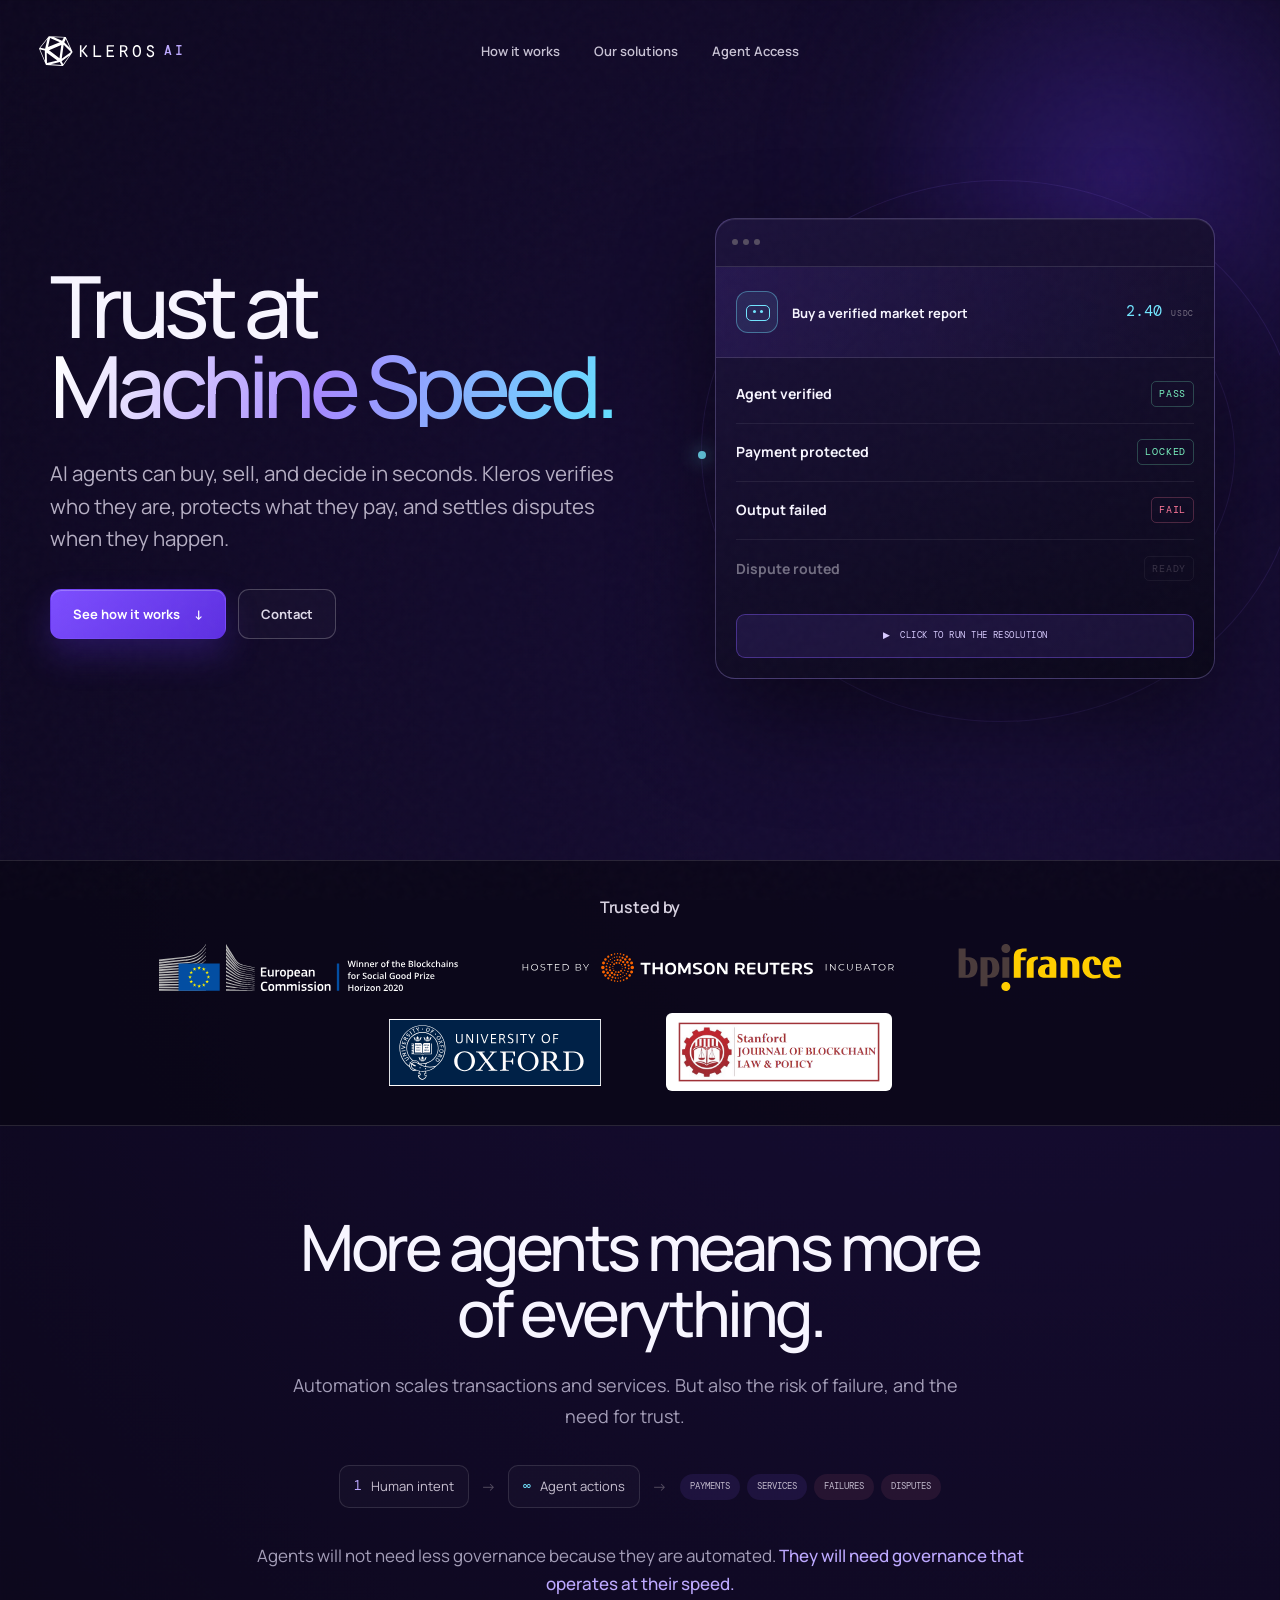
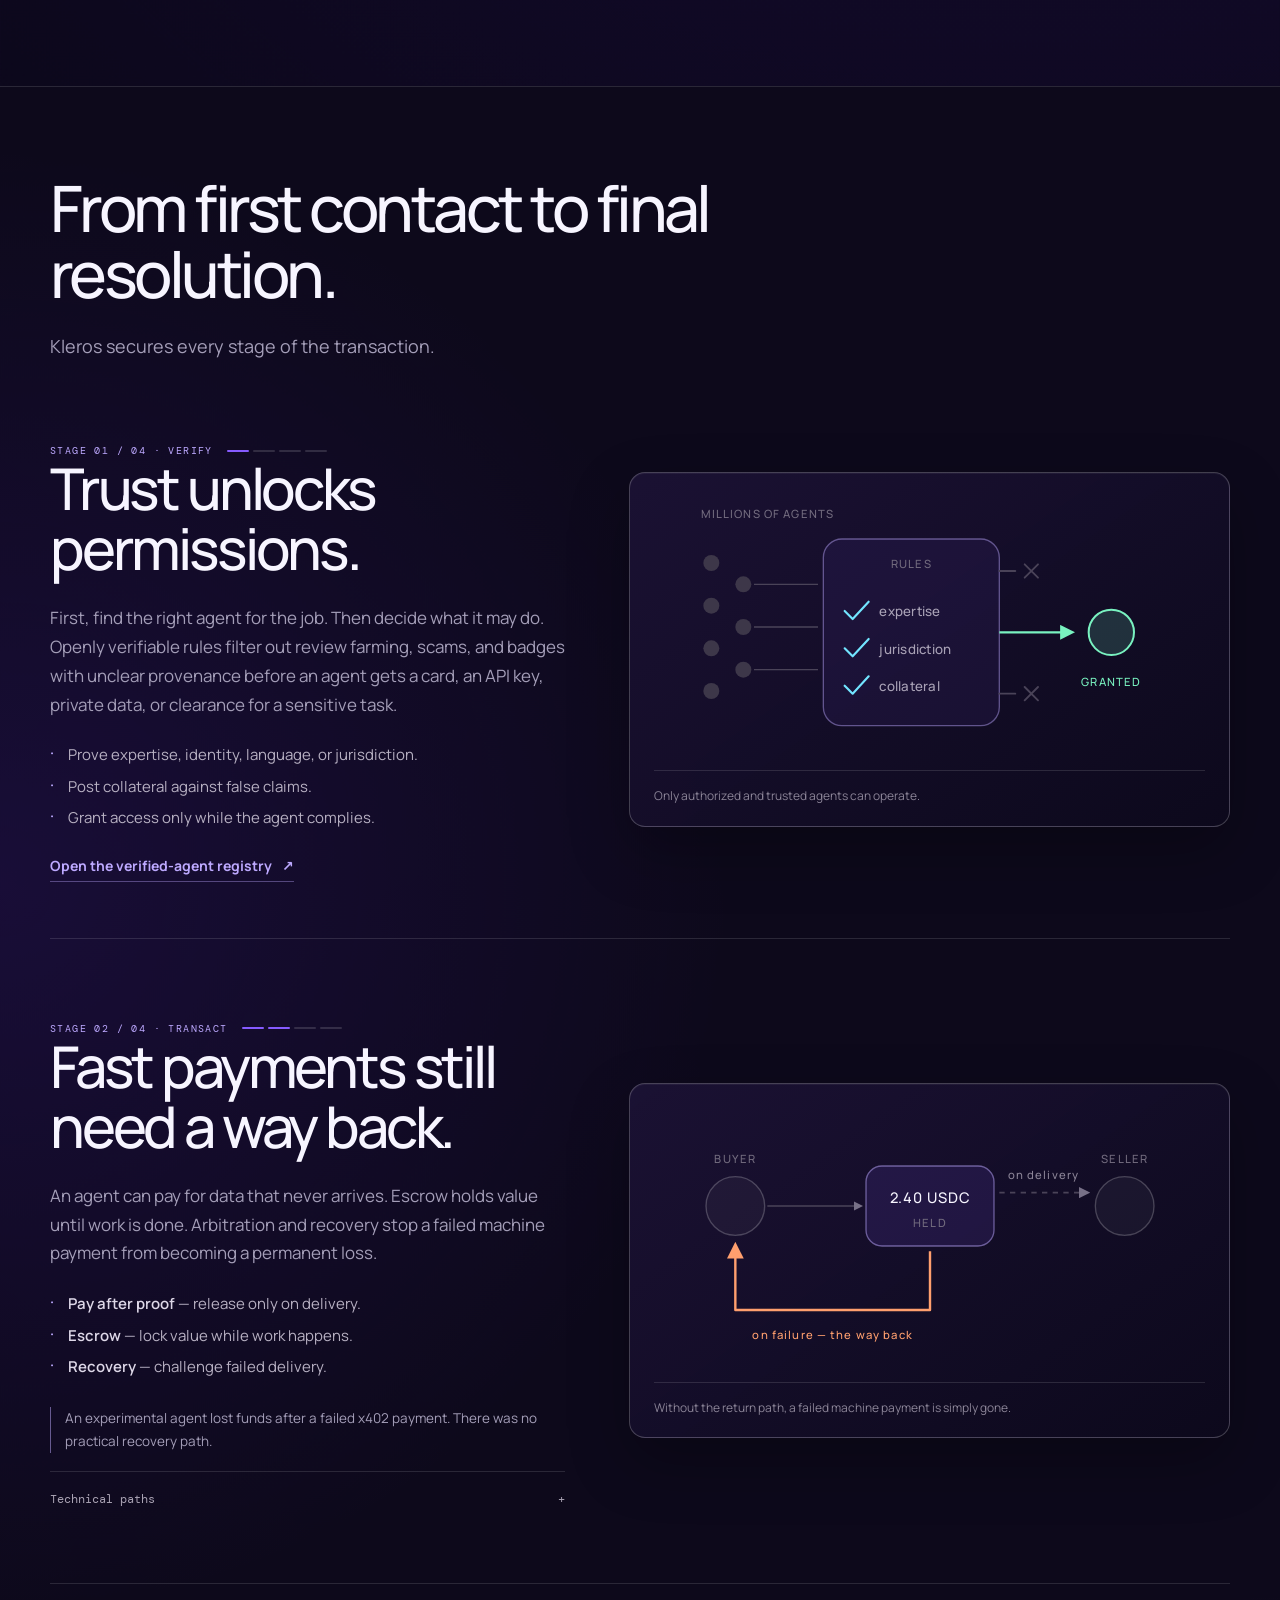
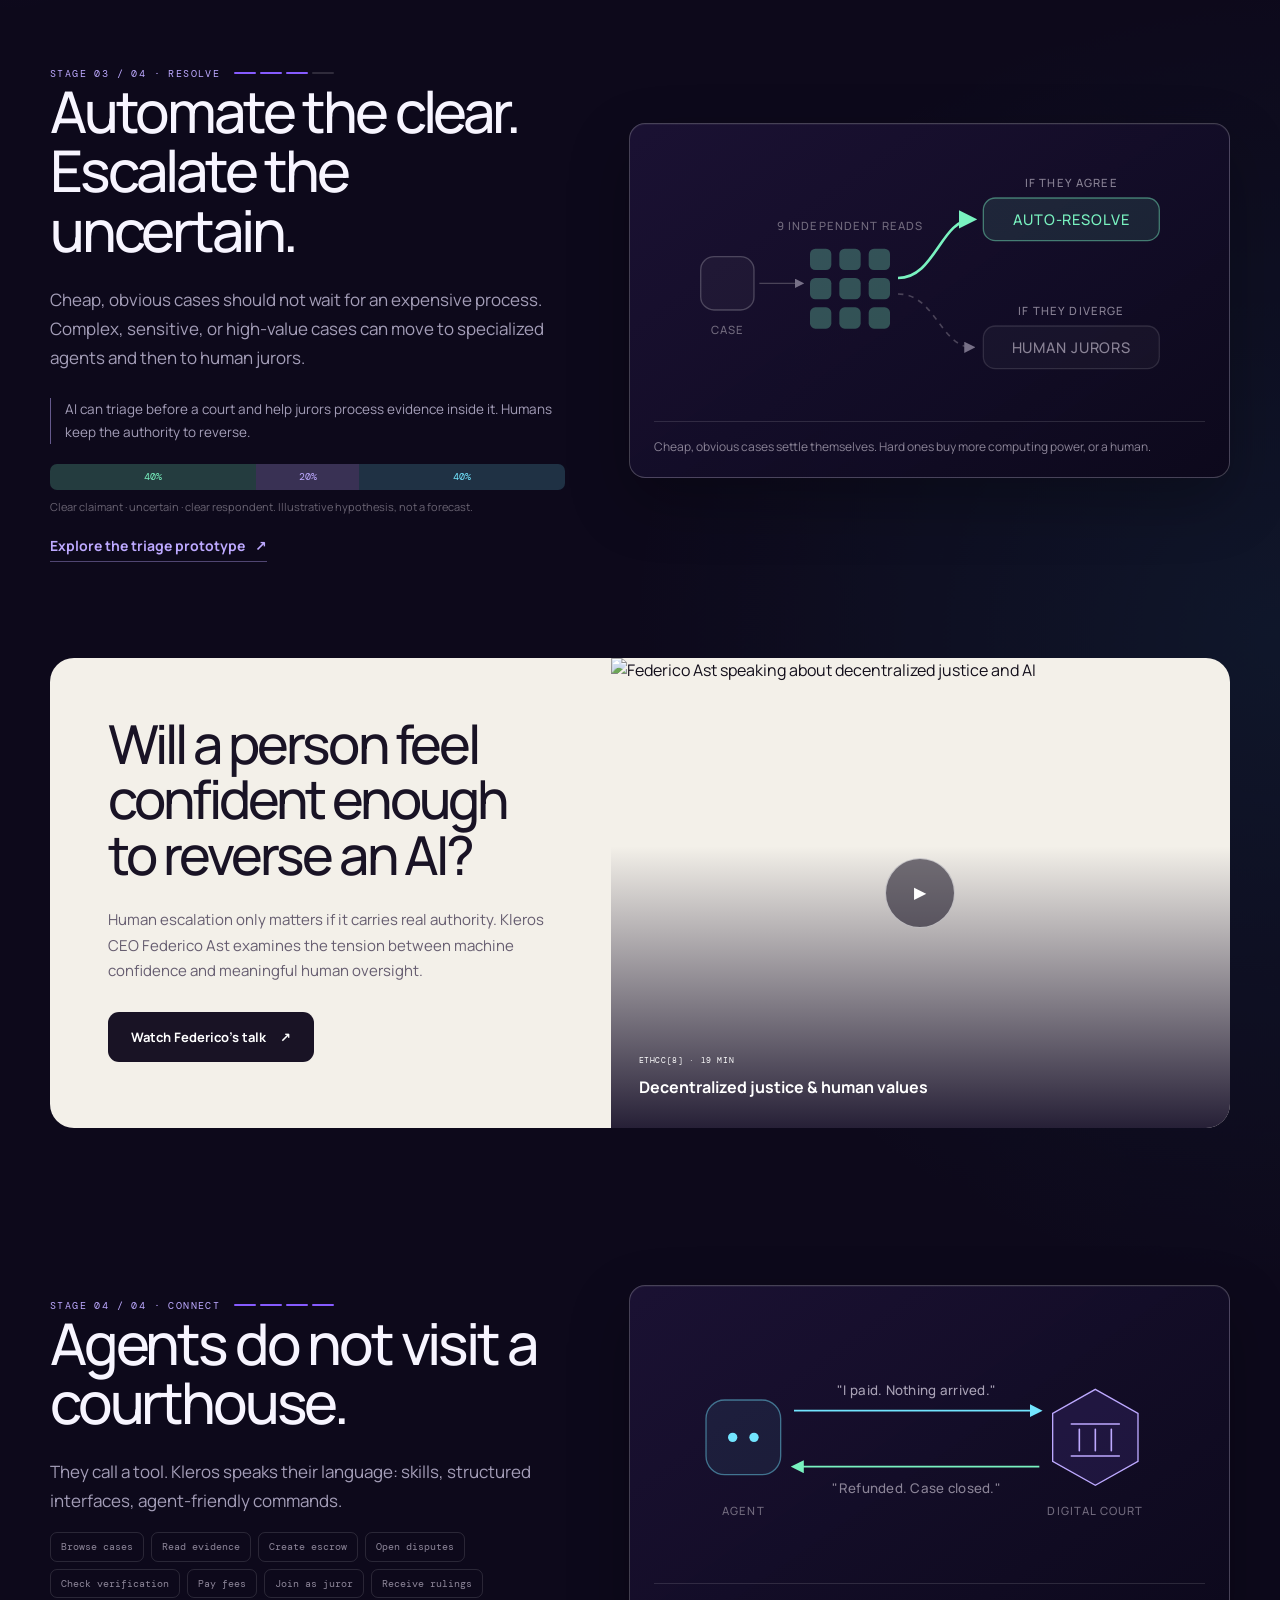
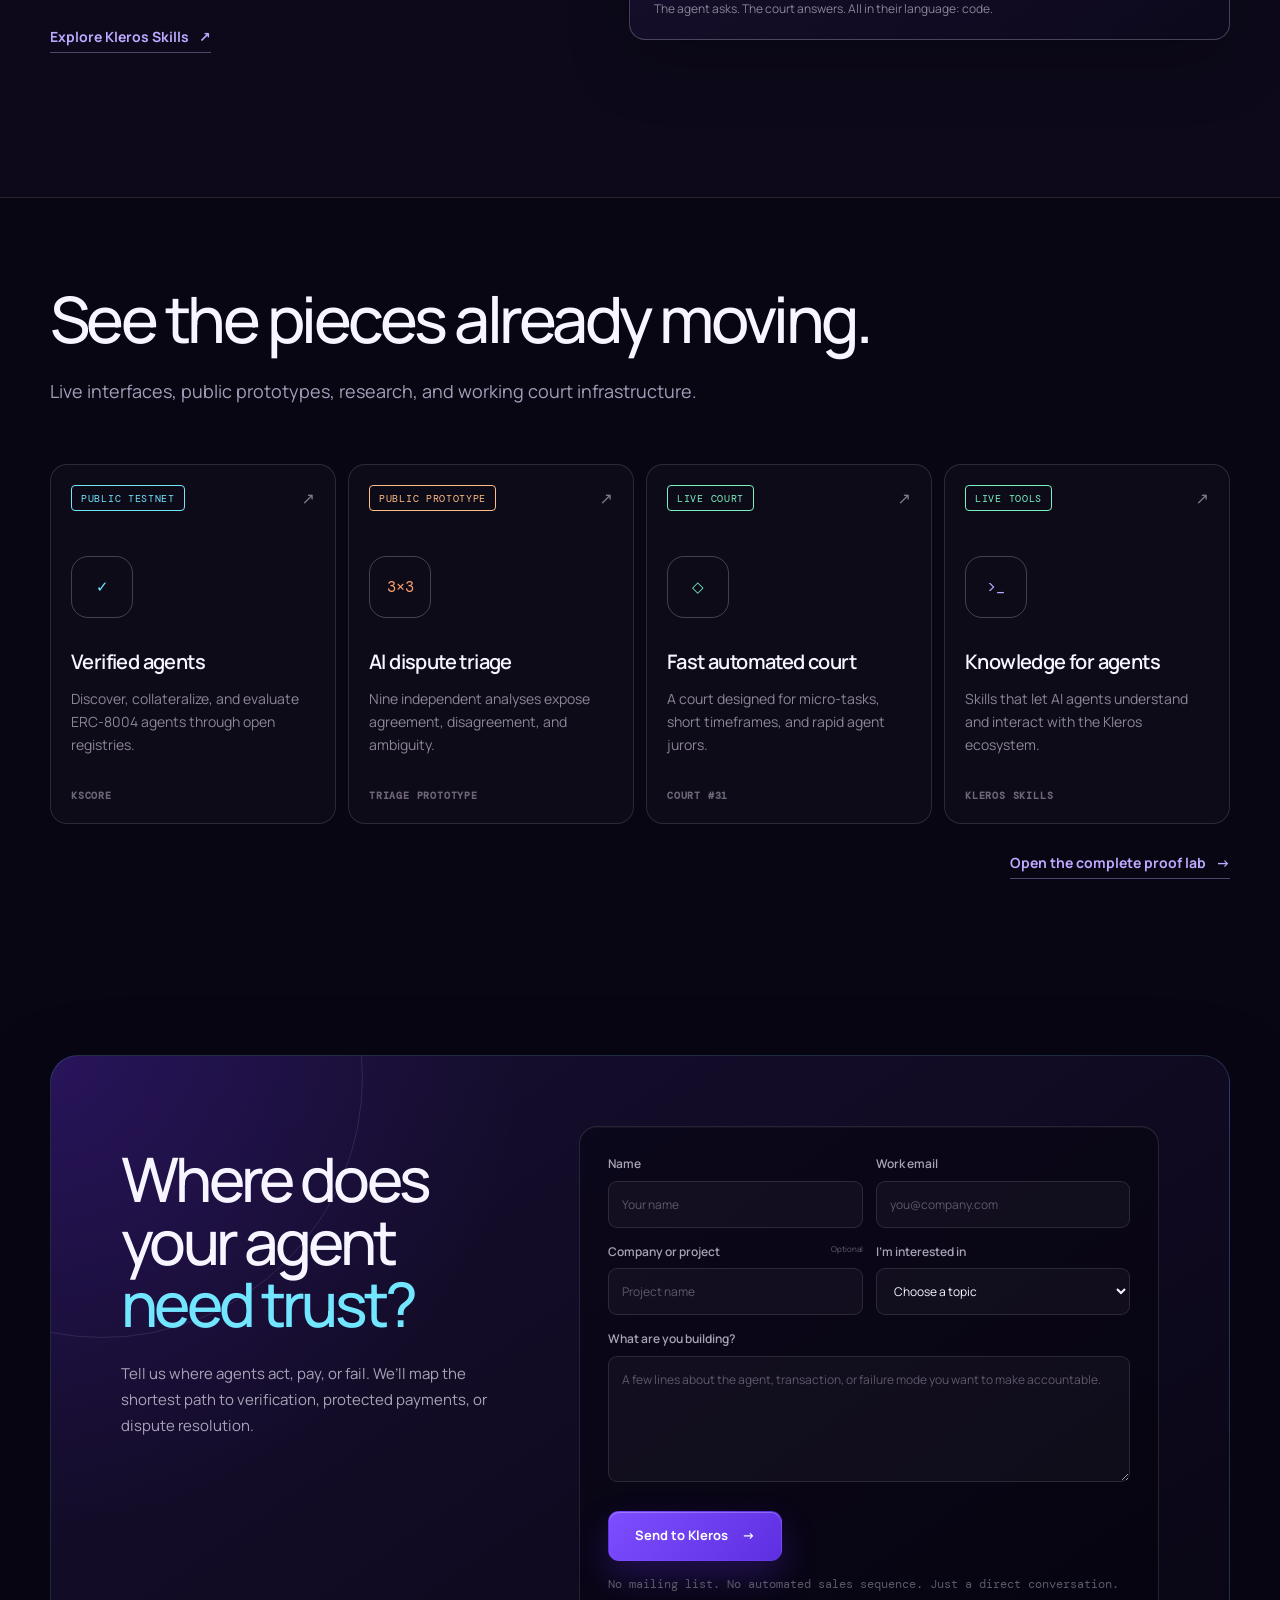
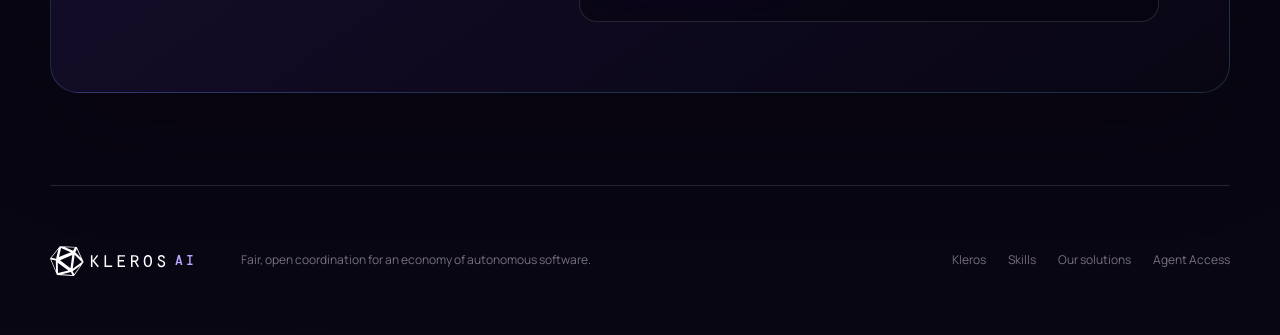
==== index.html @ 5554a75b "Fix flow-strip on mobile; align Connect diagram labels - "More agents means more of everything": the" ====
<!doctype html>
<html lang="en">
  <head>
    <meta charset="UTF-8" />
    <meta name="viewport" content="width=device-width, initial-scale=1" />
    <meta
      name="description"
      content="Kleros provides verification, protected payments, dispute resolution, and direct software access for AI agents."
    />
    <meta name="theme-color" content="#120a2f" />
    <meta property="og:title" content="Kleros AI — Trust at Machine Speed" />
    <meta
      property="og:description"
      content="Verify agents. Protect payments. Resolve failures. Connect through software."
    />
    <meta property="og:type" content="website" />
    <title>Kleros AI — Trust at Machine Speed</title>
    <link rel="icon" href="favicon.svg" type="image/svg+xml" />
    <link rel="preconnect" href="https://fonts.googleapis.com" />
    <link rel="preconnect" href="https://fonts.gstatic.com" crossorigin />
    <link
      href="https://fonts.googleapis.com/css2?family=DM+Mono:wght@300;400;500&family=Manrope:wght@400;500;600;700&display=swap"
      rel="stylesheet"
    />
    <link rel="stylesheet" href="styles.css" />
    <script src="app.js" defer></script>
  </head>
  <body data-page="home">
    <a class="skip-link" href="#main">Skip to content</a>
    <div class="page-noise" aria-hidden="true"></div>

    <header class="site-header" data-header>
      <a class="brand" href="/" aria-label="Kleros AI home">
        <img class="brand-logo" src="logo-kleros-white.svg" alt="Kleros" />
        <span class="brand-ai">AI</span>
      </a>

      <nav class="desktop-nav" aria-label="Primary navigation">
        <a href="#lifecycle">How it works</a>
        <a href="our-solutions.html">Our solutions</a>
        <a href="builders.html">Agent Access</a>
      </nav>

      <button class="menu-toggle" type="button" aria-expanded="false" aria-controls="mobile-menu" data-menu-toggle>
        <span class="sr-only">Open navigation</span>
        <span></span><span></span>
      </button>

      <div class="mobile-menu" id="mobile-menu" data-mobile-menu>
        <a href="#lifecycle">How it works</a>
        <a href="our-solutions.html">Our solutions</a>
        <a href="builders.html">Agent Access</a>
      </div>
    </header>

    <main id="main">
      <section class="hero shell">
        <div class="hero-copy reveal">
          <h1>
            Trust at
            <span class="text-gradient">Machine Speed.</span>
          </h1>
          <p class="hero-lead">
            AI agents can buy, sell, and decide in seconds. Kleros verifies who they are, protects
            what they pay, and settles disputes when they happen.
          </p>
          <div class="hero-actions">
            <a class="button button-primary" href="#lifecycle">See how it works <span aria-hidden="true">↓</span></a>
            <a class="button button-ghost" href="#contact">Contact</a>
          </div>
        </div>

        <div class="hero-visual reveal" data-delay="100">
          <div class="orbit orbit-one" aria-hidden="true"></div>
          <div class="orbit orbit-two" aria-hidden="true"></div>
          <div class="agent-console" data-agent-console>
            <div class="console-head">
              <div>
                <span class="window-dot"></span><span class="window-dot"></span><span class="window-dot"></span>
              </div>
            </div>
            <div class="console-scenario">
              <div class="agent-glyph" aria-hidden="true">
                <span></span><span></span>
              </div>
              <div>
                <strong>Buy a verified market report</strong>
              </div>
              <div class="scenario-value">2.40 <small>USDC</small></div>
            </div>
            <ol class="console-flow" aria-label="Agent transaction lifecycle">
              <li class="is-complete" data-console-step="0">
                <div><strong>Agent verified</strong></div>
                <span class="flow-state">PASS</span>
              </li>
              <li class="is-complete" data-console-step="1">
                <div><strong>Payment protected</strong></div>
                <span class="flow-state">LOCKED</span>
              </li>
              <li class="is-alert" data-console-step="2">
                <div><strong>Output failed</strong></div>
                <span class="flow-state">FAIL</span>
              </li>
              <li data-console-step="3">
                <div><strong>Dispute routed</strong></div>
                <span class="flow-state">READY</span>
              </li>
            </ol>
            <button class="console-run" type="button" data-run-scenario>
              <span class="run-icon" aria-hidden="true">▶</span>
              <span data-run-label>Click to run the resolution</span>
            </button>
          </div>
        </div>
      </section>

      <section class="trusted-strip trusted-strip-home" aria-label="Trusted by">
        <div class="shell trusted-strip-inner">
          <h2>Trusted by</h2>
          <div class="trusted-logos">
            <div class="trusted-logo-row trusted-logo-row-primary">
              <img class="trusted-logo trusted-logo-eu" src="trusted-by-kleros.svg" alt="European Commission Blockchain for Social Good Prize" />
              <img class="trusted-logo trusted-logo-thomson" src="trusted-thomson-reuters.svg" alt="Hosted by Thomson Reuters Incubator" />
              <img class="trusted-logo trusted-logo-bpifrance" src="trusted-bpifrance.svg" alt="Bpifrance" />
            </div>
            <div class="trusted-logo-row trusted-logo-row-secondary">
              <img class="trusted-logo trusted-logo-oxford" src="trusted-oxford.svg" alt="University of Oxford" />
              <img class="trusted-logo trusted-logo-stanford" src="trusted-by-kleros.png" alt="Stanford Journal of Blockchain Law and Policy" />
            </div>
          </div>
        </div>
      </section>

      <section class="problem shell section-pad">
        <div class="section-intro reveal">
          <h2>More agents means more of everything.</h2>
          <p>
            Automation scales transactions and services. But also the risk of failure, and the need
            for trust.
          </p>
        </div>

        <div class="flow-strip reveal" data-delay="100">
          <div class="flow-node flow-node-intent"><b>1</b> Human intent</div>
          <span class="flow-arrow" aria-hidden="true">→</span>
          <div class="flow-node flow-node-agent"><b>∞</b> Agent actions</div>
          <span class="flow-arrow" aria-hidden="true">→</span>
          <div class="flow-node flow-node-out">
            <span>Payments</span><span>Services</span><span>Failures</span><span>Disputes</span>
          </div>
        </div>

        <p class="section-closer reveal">
          Agents will not need less governance because they are automated.
          <strong>They will need governance that operates at their speed.</strong>
        </p>
      </section>

      <section class="lifecycle" id="lifecycle">
        <div class="shell section-pad">
          <div class="section-intro section-intro-wide reveal">
            <h2>From first contact to final resolution.</h2>
            <p>Kleros secures every stage of the transaction.</p>
          </div>

          <svg class="sc-defs" aria-hidden="true" focusable="false">
            <defs>
              <marker id="sc-arrow-mute" viewBox="0 0 8 8" refX="6" refY="4" markerWidth="7" markerHeight="7" orient="auto"><path d="M0 0 L8 4 L0 8 z" fill="#777087" /></marker>
              <marker id="sc-arrow-mint" viewBox="0 0 8 8" refX="6" refY="4" markerWidth="7" markerHeight="7" orient="auto"><path d="M0 0 L8 4 L0 8 z" fill="#79f2c0" /></marker>
              <marker id="sc-arrow-orange" viewBox="0 0 8 8" refX="6" refY="4" markerWidth="7" markerHeight="7" orient="auto"><path d="M0 0 L8 4 L0 8 z" fill="#ff9f6e" /></marker>
              <marker id="sc-arrow-cyan" viewBox="0 0 8 8" refX="6" refY="4" markerWidth="7" markerHeight="7" orient="auto"><path d="M0 0 L8 4 L0 8 z" fill="#72e5ff" /></marker>
            </defs>
          </svg>

          <article class="chapter chapter-verify" id="verify" data-lifecycle-section="verify">
            <div class="chapter-copy reveal">
              <p class="stage-mark"><span>Stage 01 / 04 · Verify</span><span class="stage-mark-bar" aria-hidden="true"><i class="is-on"></i><i></i><i></i><i></i></span></p>
              <h3>Trust unlocks permissions.</h3>
              <p>
                First, find the right agent for the job. Then decide what it may do. Openly verifiable
                rules filter out review farming, scams, and badges with unclear provenance before an
                agent gets a card, an API key, private data, or clearance for a sensitive task.
              </p>
              <ul class="point-list">
                <li>Prove expertise, identity, language, or jurisdiction.</li>
                <li>Post collateral against false claims.</li>
                <li>Grant access only while the agent complies.</li>
              </ul>
              <a class="text-link" href="https://kscore.vercel.app/verified" target="_blank" rel="noreferrer">
                Open the verified-agent registry <span>↗</span>
              </a>
            </div>

            <figure class="scheme reveal" data-delay="100">
              <svg viewBox="0 0 360 190" role="img" aria-labelledby="sc-verify-t">
                <title id="sc-verify-t">Many candidate agents are checked against the same published rules; the one that proves all of them is granted access, the rest are turned away</title>
                <text class="sc-label" x="8" y="14">MILLIONS OF AGENTS</text>
                <g class="sc-crowd">
                  <circle cx="16" cy="48" r="6" /><circle cx="40" cy="64" r="6" />
                  <circle cx="16" cy="80" r="6" /><circle cx="40" cy="96" r="6" />
                  <circle cx="16" cy="112" r="6" /><circle cx="40" cy="128" r="6" />
                  <circle cx="16" cy="144" r="6" />
                </g>
                <g class="sc-flow">
                  <path d="M48 64 H96" /><path d="M48 96 H96" /><path d="M48 128 H96" />
                </g>

                <rect class="sc-gate" x="100" y="30" width="132" height="140" rx="14" />
                <text class="sc-label sc-label-mid" x="166" y="52">RULES</text>
                <g class="sc-rule">
                  <path d="M116 84 l6 6 l12 -13" /><text x="142" y="88">expertise</text>
                  <path d="M116 112 l6 6 l12 -13" /><text x="142" y="116">jurisdiction</text>
                  <path d="M116 140 l6 6 l12 -13" /><text x="142" y="144">collateral</text>
                </g>

                <path class="sc-pass" d="M232 100 H286" marker-end="url(#sc-arrow-mint)" />
                <circle class="sc-chosen" cx="316" cy="100" r="17" />
                <text class="sc-label sc-label-out" x="316" y="140">GRANTED</text>

                <g class="sc-blocked">
                  <path d="M232 54 h12" /><path d="M251 49 l10 10 M261 49 l-10 10" />
                  <path d="M232 146 h12" /><path d="M251 141 l10 10 M261 141 l-10 10" />
                </g>
              </svg>
              <figcaption>Only authorized and trusted agents can operate. </figcaption>
            </figure>
          </article>

          <article class="chapter chapter-transact" id="transact" data-lifecycle-section="transact">
            <div class="chapter-copy reveal">
              <p class="stage-mark"><span>Stage 02 / 04 · Transact</span><span class="stage-mark-bar" aria-hidden="true"><i class="is-on"></i><i class="is-on"></i><i></i><i></i></span></p>
              <h3>Fast payments still need a way back.</h3>
              <p>
                An agent can pay for data that never arrives. Escrow holds value until work is done.
                Arbitration and recovery stop a failed machine payment from becoming a permanent loss.
              </p>
              <ul class="point-list">
                <li><b>Pay after proof</b> — release only on delivery.</li>
                <li><b>Escrow</b> — lock value while work happens.</li>
                <li><b>Recovery</b> — challenge failed delivery.</li>
              </ul>
              <p class="aside-note">
                An experimental agent lost funds after a failed x402 payment. There was no practical
                recovery path.
              </p>
              <details class="tech-details">
                <summary>Technical paths <span>+</span></summary>
                <div class="integration-tags">
                  <span>x402</span><span>MPP</span><span>ERC-8183</span><span>Escrow</span><span>Arbitration</span>
                </div>
              </details>
            </div>

            <figure class="scheme reveal" data-delay="100">
              <svg viewBox="0 0 360 190" role="img" aria-labelledby="scheme-transact-title">
                <title id="scheme-transact-title">Payment is held in escrow between buyer and seller; it is released on delivery, or returns to the buyer when delivery fails</title>
                <circle class="sc-node" cx="34" cy="72" r="22" />
                <text class="sc-label sc-label-under" x="34" y="40">BUYER</text>
                <circle class="sc-node" cx="326" cy="72" r="22" />
                <text class="sc-label sc-label-under" x="326" y="40">SELLER</text>

                <path class="sc-flow-line" d="M58 72 H128" marker-end="url(#sc-arrow-mute)" />

                <rect class="sc-vault" x="132" y="42" width="96" height="60" rx="12" />
                <text class="sc-vault-sum" x="180" y="70">2.40 USDC</text>
                <text class="sc-label sc-label-mid" x="180" y="88">HELD</text>

                <path class="sc-branch-dim" d="M232 62 H298" marker-end="url(#sc-arrow-mute)" />
                <text class="sc-branch-label" x="265" y="52">on delivery</text>

                <path class="sc-branch-back" d="M180 106 V150 H34 V102" marker-end="url(#sc-arrow-orange)" />
                <text class="sc-branch-label sc-branch-label-back" x="107" y="172">on failure — the way back</text>

              </svg>
              <figcaption>Without the return path, a failed machine payment is simply gone.</figcaption>
            </figure>
          </article>

          <article class="chapter chapter-resolve" id="resolve" data-lifecycle-section="resolve">
            <div class="chapter-copy reveal">
              <p class="stage-mark"><span>Stage 03 / 04 · Resolve</span><span class="stage-mark-bar" aria-hidden="true"><i class="is-on"></i><i class="is-on"></i><i class="is-on"></i><i></i></span></p>
              <h3>Automate the clear. Escalate the uncertain.</h3>
              <p>
                Cheap, obvious cases should not wait for an expensive process. Complex, sensitive, or
                high-value cases can move to specialized agents and then to human jurors.
              </p>
              <p class="aside-note">AI can triage before a court and help jurors process evidence inside it. Humans keep the authority to reverse.</p>
              <div class="routing-chart" aria-label="Illustrative 40 20 40 case routing hypothesis">
                <div class="routing-bar"><span style="--size:40%">40%</span><span style="--size:20%">20%</span><span style="--size:40%">40%</span></div>
                <small>Clear claimant · uncertain · clear respondent. Illustrative hypothesis, not a forecast.</small>
              </div>
              <a class="text-link" href="https://trivium.eth.limo/" target="_blank" rel="noreferrer">
                Explore the triage prototype <span>↗</span>
              </a>
            </div>

            <figure class="scheme reveal" data-delay="100">
              <svg viewBox="0 0 360 190" role="img" aria-labelledby="sc-resolve-t">
                <title id="sc-resolve-t">One disputed case is read independently nine times; if the reads agree it resolves automatically, if they diverge it escalates to human jurors</title>
                <rect class="sc-node-sq" x="8" y="80" width="40" height="40" rx="10" />
                <text class="sc-label sc-label-under" x="28" y="138">CASE</text>
                <path class="sc-flow-line" d="M52 100 H84" marker-end="url(#sc-arrow-mute)" />

                <text class="sc-label sc-label-mid" x="120" y="60">9 INDEPENDENT READS</text>
                <g class="sc-reads">
                  <rect x="90" y="74" width="16" height="16" rx="4" /><rect x="112" y="74" width="16" height="16" rx="4" /><rect x="134" y="74" width="16" height="16" rx="4" />
                  <rect x="90" y="96" width="16" height="16" rx="4" /><rect x="112" y="96" width="16" height="16" rx="4" /><rect x="134" y="96" width="16" height="16" rx="4" />
                  <rect x="90" y="118" width="16" height="16" rx="4" /><rect x="112" y="118" width="16" height="16" rx="4" /><rect x="134" y="118" width="16" height="16" rx="4" />
                </g>

                <path class="sc-fork-strong" d="M156 96 C184 96 188 52 212 52" marker-end="url(#sc-arrow-mint)" />
                <path class="sc-fork-weak" d="M156 108 C184 108 188 148 212 148" marker-end="url(#sc-arrow-mute)" />

                <text class="sc-branch-label" x="286" y="28">IF THEY AGREE</text>
                <rect class="sc-out-strong" x="220" y="36" width="132" height="32" rx="9" />
                <text class="sc-out-text sc-out-text-strong" x="286" y="56">AUTO-RESOLVE</text>

                <text class="sc-branch-label" x="286" y="124">IF THEY DIVERGE</text>
                <rect class="sc-out-weak" x="220" y="132" width="132" height="32" rx="9" />
                <text class="sc-out-text" x="286" y="152">HUMAN JURORS</text>
              </svg>
              <figcaption>Cheap, obvious cases settle themselves. Hard ones buy more computing power, or a human.</figcaption>
            </figure>
          </article>

          <div class="human-layer reveal">
            <div class="human-question">
              <h3>Will a person feel confident enough to reverse an AI?</h3>
              <p>
                Human escalation only matters if it carries real authority. Kleros CEO Federico Ast
                examines the tension between machine confidence and meaningful human oversight.
              </p>
              <a class="button button-light" href="https://www.youtube.com/watch?v=-J4ULo0kjrE" target="_blank" rel="noreferrer">
                Watch Federico’s talk <span aria-hidden="true">↗</span>
              </a>
            </div>
            <a class="video-poster" href="https://www.youtube.com/watch?v=-J4ULo0kjrE" target="_blank" rel="noreferrer" aria-label="Watch Federico Ast: How Decentralized Justice Aligns AI with Human Values">
              <img src="https://i.ytimg.com/vi/-J4ULo0kjrE/maxresdefault.jpg" alt="Federico Ast speaking about decentralized justice and AI" />
              <span class="video-scrim"></span>
              <span class="video-play">▶</span>
              <span class="video-meta"><small>ETHCC[8] · 19 MIN</small><strong>Decentralized justice & human values</strong></span>
            </a>
          </div>

          <article class="chapter chapter-connect" id="connect" data-lifecycle-section="connect">
            <div class="chapter-copy reveal">
              <p class="stage-mark"><span>Stage 04 / 04 · Connect</span><span class="stage-mark-bar" aria-hidden="true"><i class="is-on"></i><i class="is-on"></i><i class="is-on"></i><i class="is-on"></i></span></p>
              <h3>Agents do not visit a courthouse.</h3>
              <p>
                They call a tool. Kleros speaks their language: skills, structured interfaces,
                agent-friendly commands.
              </p>
              <ul class="tag-row">
                <li>Browse cases</li><li>Read evidence</li><li>Create escrow</li><li>Open disputes</li>
                <li>Check verification</li><li>Pay fees</li><li>Join as juror</li><li>Receive rulings</li>
              </ul>
              <a class="text-link" href="https://skills.kleros.io/" target="_blank" rel="noreferrer">
                Explore Kleros Skills <span>↗</span>
              </a>
            </div>

            <figure class="scheme reveal" data-delay="100">
              <svg viewBox="0 0 360 190" role="img" aria-labelledby="sc-connect-t">
                <title id="sc-connect-t">An agent sends a dispute straight to a digital court and receives the ruling back, with no website or human in between</title>
                <rect class="sc-node-sq sc-node-agent" x="12" y="66" width="56" height="56" rx="14" />
                <circle class="sc-eye" cx="32" cy="94" r="3.5" /><circle class="sc-eye" cx="48" cy="94" r="3.5" />
                <text class="sc-label sc-label-under" x="40" y="152">AGENT</text>

                <text class="sc-code" x="170" y="62">"I paid. Nothing arrived."</text>
                <path class="sc-call" d="M78 74 H262" marker-end="url(#sc-arrow-cyan)" />

                <path class="sc-call sc-call-back" d="M262 116 H78" marker-end="url(#sc-arrow-mint)" />
                <text class="sc-code sc-code-back" x="170" y="136">"Refunded. Case closed."</text>

                <polygon class="sc-kleros" points="304,58 336,76 336,112 304,130 272,112 272,76" />
                <path class="sc-court" d="M292 104 V88 M304 104 V88 M316 104 V88 M286 84 H322 M286 108 H322" />
                <text class="sc-label sc-label-under" x="304" y="152">DIGITAL COURT</text>
              </svg>
              <figcaption>The agent asks. The court answers. All in their language: code.</figcaption>
            </figure>
          </article>
        </div>
      </section>

      <section class="proof-strip section-pad" id="proof">
        <div class="shell">
          <div class="section-intro section-intro-wide reveal">
            <h2>See the pieces already moving.</h2>
            <p>Live interfaces, public prototypes, research, and working court infrastructure.</p>
          </div>
          <div class="proof-grid">
            <a class="proof-card reveal" href="https://kscore.vercel.app/verified" target="_blank" rel="noreferrer">
              <div class="proof-card-top"><span class="evidence evidence-public">PUBLIC TESTNET</span><span>↗</span></div>
              <div class="proof-icon proof-icon-verify">✓</div>
              <h3>Verified agents</h3>
              <p>Discover, collateralize, and evaluate ERC-8004 agents through open registries.</p>
              <strong>KSCORE</strong>
            </a>
            <a class="proof-card reveal" data-delay="50" href="https://trivium.eth.limo/" target="_blank" rel="noreferrer">
              <div class="proof-card-top"><span class="evidence evidence-prototype">PUBLIC PROTOTYPE</span><span>↗</span></div>
              <div class="proof-icon proof-icon-triage">3×3</div>
              <h3>AI dispute triage</h3>
              <p>Nine independent analyses expose agreement, disagreement, and ambiguity.</p>
              <strong>TRIAGE PROTOTYPE</strong>
            </a>
            <a class="proof-card reveal" data-delay="100" href="https://v2.kleros.builders/#/courts/31/purpose" target="_blank" rel="noreferrer">
              <div class="proof-card-top"><span class="evidence evidence-live">LIVE COURT</span><span>↗</span></div>
              <div class="proof-icon proof-icon-court">◇</div>
              <h3>Fast automated court</h3>
              <p>A court designed for micro-tasks, short timeframes, and rapid agent jurors.</p>
              <strong>COURT #31</strong>
            </a>
            <a class="proof-card reveal" data-delay="150" href="https://skills.kleros.io/" target="_blank" rel="noreferrer">
              <div class="proof-card-top"><span class="evidence evidence-live">LIVE TOOLS</span><span>↗</span></div>
              <div class="proof-icon proof-icon-code">&gt;_</div>
              <h3>Knowledge for agents</h3>
              <p>Skills that let AI agents understand and interact with the Kleros ecosystem.</p>
              <strong>KLEROS SKILLS</strong>
            </a>
          </div>
          <div class="proof-more reveal">
            <a class="text-link" href="our-solutions.html">Open the complete proof lab <span>→</span></a>
          </div>
        </div>
      </section>

      <section class="contact shell section-pad" id="contact">
        <div class="contact-panel reveal">
          <div class="contact-copy">
            <h2>Where does your agent<br /><span>need trust?</span></h2>
            <p>
              Tell us where agents act, pay, or fail. We’ll map the shortest path to verification,
              protected payments, or dispute resolution.
            </p>
          </div>

          <form class="contact-form" data-contact-form novalidate>
            <div class="form-row">
              <label>
                <span>Name</span>
                <input type="text" name="name" autocomplete="name" maxlength="80" required placeholder="Your name" />
              </label>
              <label>
                <span>Work email</span>
                <input type="email" name="email" autocomplete="email" maxlength="160" required placeholder="you@company.com" />
              </label>
            </div>
            <div class="form-row">
              <label>
                <span>Company or project <em>Optional</em></span>
                <input type="text" name="organization" autocomplete="organization" maxlength="120" placeholder="Project name" />
              </label>
              <label>
                <span>I’m interested in</span>
                <select name="interest" required>
                  <option value="" selected disabled>Choose a topic</option>
                  <option>Agent verification &amp; discovery</option>
                  <option>Payments &amp; escrow</option>
                  <option>Dispute resolution</option>
                  <option>Agent tools &amp; integrations</option>
                  <option>Partnership or other</option>
                </select>
              </label>
            </div>
            <label>
              <span>What are you building?</span>
              <textarea name="message" rows="5" minlength="20" maxlength="3000" required placeholder="A few lines about the agent, transaction, or failure mode you want to make accountable."></textarea>
            </label>
            <label class="form-honeypot" aria-hidden="true">
              <span>Website</span>
              <input type="text" name="website" tabindex="-1" autocomplete="off" />
            </label>
            <div class="form-submit-row">
              <button class="button button-primary contact-submit" type="submit" data-contact-submit>
                <span data-contact-submit-label>Send to Kleros</span><span aria-hidden="true">→</span>
              </button>
              <p class="form-status" data-contact-status aria-live="polite"></p>
            </div>
            <p class="form-note">No mailing list. No automated sales sequence. Just a direct conversation.</p>
          </form>
        </div>
      </section>
    </main>

    <nav class="stage-rail" aria-label="Lifecycle stages" data-stage-rail>
      <a href="#verify"><span class="stage-dot"></span><span class="stage-name">Verify</span></a>
      <a href="#transact"><span class="stage-dot"></span><span class="stage-name">Transact</span></a>
      <a href="#resolve"><span class="stage-dot"></span><span class="stage-name">Resolve</span></a>
      <a href="#connect"><span class="stage-dot"></span><span class="stage-name">Connect</span></a>
    </nav>

    <footer class="site-footer shell">
      <a class="brand footer-brand" href="/" aria-label="Kleros AI home">
        <img class="brand-logo" src="logo-kleros-white.svg" alt="Kleros" />
        <span class="brand-ai">AI</span>
      </a>
      <p>Fair, open coordination for an economy of autonomous software.</p>
      <div class="footer-links">
        <a href="https://kleros.io/" target="_blank" rel="noreferrer">Kleros</a>
        <a href="https://skills.kleros.io/" target="_blank" rel="noreferrer">Skills</a>
        <a href="our-solutions.html">Our solutions</a>
        <a href="builders.html">Agent Access</a>
      </div>
    </footer>
  </body>
</html>
---- styles.css ----
:root {
  --ink: #f7f5ff;
  --muted: #a49eb8;
  --muted-2: #777087;
  --night: #090614;
  --night-2: #100a24;
  --panel: rgba(22, 14, 47, 0.78);
  --panel-solid: #15102a;
  --line: rgba(255, 255, 255, 0.12);
  --line-strong: rgba(255, 255, 255, 0.22);
  --purple: #865bff;
  --purple-bright: #bda9ff;
  --violet: #5a22dc;
  --cyan: #72e5ff;
  --mint: #79f2c0;
  --orange: #ff9f6e;
  --rose: #ff789a;
  --cream: #f3f0e9;
  --cream-ink: #191325;
  --mono: "DM Mono", ui-monospace, SFMono-Regular, Menlo, Consolas, monospace;
  --sans: "Manrope", Inter, ui-sans-serif, system-ui, -apple-system, sans-serif;
  --shell: min(1180px, calc(100vw - 48px));
  --radius: 22px;
}

* {
  box-sizing: border-box;
}

html {
  scroll-behavior: smooth;
  scroll-padding-top: 96px;
}

body {
  margin: 0;
  min-width: 320px;
  overflow-x: hidden;
  background:
    radial-gradient(circle at 80% 10%, rgba(67, 34, 158, 0.25), transparent 30%),
    var(--night);
  color: var(--ink);
  font-family: var(--sans);
  line-height: 1.55;
  -webkit-font-smoothing: antialiased;
}

.page-noise {
  position: fixed;
  inset: 0;
  z-index: 30;
  pointer-events: none;
  opacity: 0.025;
  background-image: url("data:image/svg+xml,%3Csvg viewBox='0 0 140 140' xmlns='http://www.w3.org/2000/svg'%3E%3Cfilter id='n'%3E%3CfeTurbulence type='fractalNoise' baseFrequency='.82' numOctaves='4' stitchTiles='stitch'/%3E%3C/filter%3E%3Crect width='100%25' height='100%25' filter='url(%23n)' opacity='.8'/%3E%3C/svg%3E");
}

a {
  color: inherit;
  text-decoration: none;
}

button,
input,
select,
textarea {
  font: inherit;
}

button,
a {
  -webkit-tap-highlight-color: transparent;
}

button {
  color: inherit;
}

img,
svg {
  display: block;
  max-width: 100%;
}

::selection {
  background: var(--purple);
  color: white;
}

:focus-visible {
  outline: 2px solid var(--cyan);
  outline-offset: 4px;
}

.sr-only {
  position: absolute;
  width: 1px;
  height: 1px;
  padding: 0;
  overflow: hidden;
  clip: rect(0, 0, 0, 0);
  white-space: nowrap;
  border: 0;
}

.skip-link {
  position: fixed;
  top: 10px;
  left: 10px;
  z-index: 100;
  padding: 10px 14px;
  transform: translateY(-150%);
  border-radius: 8px;
  background: white;
  color: #111;
  font-weight: 700;
}

.skip-link:focus {
  transform: none;
}

.shell {
  width: var(--shell);
  margin-inline: auto;
}

.section-pad {
  padding-block: 88px;
}

.site-header {
  position: fixed;
  top: 0;
  left: 50%;
  z-index: 40;
  display: grid;
  grid-template-columns: 1fr auto 1fr;
  align-items: center;
  width: min(1240px, calc(100vw - 32px));
  height: 70px;
  margin-top: 16px;
  padding: 0 18px;
  transform: translateX(-50%);
  border: 1px solid transparent;
  border-radius: 16px;
  transition: 250ms ease;
}

.site-header.is-scrolled {
  border-color: var(--line);
  background: rgba(11, 7, 25, 0.8);
  box-shadow: 0 14px 40px rgba(0, 0, 0, 0.28);
  backdrop-filter: blur(20px);
}

.brand {
  display: inline-flex;
  align-items: center;
  justify-self: start;
  gap: 9px;
  width: max-content;
  font-family: var(--mono);
  font-size: 13px;
  font-weight: 500;
  letter-spacing: 0.22em;
}

.brand-logo { width: 116px; height: auto; }

.brand-ai {
  color: var(--purple-bright);
}

.desktop-nav {
  display: flex;
  align-items: center;
  gap: 34px;
  color: #c7c1d3;
  font-size: 13px;
  font-weight: 600;
}

.desktop-nav a,
.footer-links a {
  transition: color 180ms ease;
}

.desktop-nav a:hover,
.footer-links a:hover {
  color: white;
}

.menu-toggle,
.mobile-menu {
  display: none;
}

.hero {
  position: relative;
  display: grid;
  grid-template-columns: minmax(0, 1.02fr) minmax(420px, 0.98fr);
  gap: 60px;
  align-items: center;
  min-height: 860px;
  padding-top: 125px;
  padding-bottom: 80px;
}

.hero::before {
  position: absolute;
  top: -190px;
  right: -260px;
  z-index: -1;
  width: 740px;
  height: 740px;
  content: "";
  border-radius: 50%;
  background: radial-gradient(circle at center, rgba(93, 50, 222, 0.3), rgba(26, 13, 71, 0.08) 50%, transparent 70%);
  filter: blur(8px);
}

.eyebrow,
.section-number,
.chapter-kicker,
.terminal-head,
.evidence {
  font-family: var(--mono);
  letter-spacing: 0.11em;
  text-transform: uppercase;
}

.eyebrow {
  display: flex;
  align-items: center;
  gap: 10px;
  margin-bottom: 28px;
  color: var(--purple-bright);
  font-size: 11px;
}

.eyebrow-dot {
  position: relative;
  width: 7px;
  height: 7px;
  border-radius: 50%;
  background: var(--purple-bright);
  box-shadow: 0 0 18px var(--purple);
}

.eyebrow-dot::after {
  position: absolute;
  inset: -4px;
  content: "";
  border: 1px solid rgba(189, 169, 255, 0.4);
  border-radius: 50%;
  animation: pulse 2.4s ease-in-out infinite;
}

@keyframes pulse {
  50% { transform: scale(1.5); opacity: 0; }
}

.hero h1 {
  max-width: 720px;
  margin: 0;
  font-size: clamp(58px, 6.7vw, 98px);
  font-weight: 500;
  letter-spacing: -0.067em;
  line-height: 0.94;
}

.text-gradient {
  display: block;
  color: transparent;
  background: linear-gradient(105deg, #fff 2%, #a68aff 48%, #65dfff 98%);
  -webkit-background-clip: text;
  background-clip: text;
}

.hero-lead {
  max-width: 640px;
  margin: 30px 0 0;
  color: #b6afc4;
  font-size: clamp(17px, 1.6vw, 21px);
  line-height: 1.6;
}

.hero-actions {
  display: flex;
  flex-wrap: wrap;
  gap: 12px;
  margin-top: 34px;
}

.button {
  display: inline-flex;
  align-items: center;
  justify-content: center;
  gap: 14px;
  min-height: 50px;
  padding: 0 22px;
  border: 1px solid transparent;
  border-radius: 11px;
  font-size: 13px;
  font-weight: 700;
  transition: transform 180ms ease, border-color 180ms ease, background 180ms ease;
}

.button:hover {
  transform: translateY(-2px);
}

.button-primary {
  background: linear-gradient(135deg, #7d4eff, #5d2fe1);
  box-shadow: 0 16px 34px rgba(93, 47, 225, 0.28), inset 0 1px rgba(255, 255, 255, 0.24);
  color: white;
}

.button-primary:hover {
  background: linear-gradient(135deg, #9169ff, #6f40ed);
}

.button-ghost {
  border-color: var(--line-strong);
  background: rgba(255, 255, 255, 0.025);
  color: #ddd8e7;
}

.button-ghost:hover {
  border-color: rgba(255, 255, 255, 0.42);
  background: rgba(255, 255, 255, 0.06);
}

.button-light {
  border-color: rgba(25, 19, 37, 0.15);
  background: var(--cream-ink);
  color: white;
}

.hero-proofline {
  display: flex;
  flex-wrap: wrap;
  gap: 22px;
  margin-top: 38px;
  color: #847e91;
  font-family: var(--mono);
  font-size: 10px;
  letter-spacing: 0.02em;
  text-transform: uppercase;
}

.hero-proofline span {
  display: flex;
  align-items: center;
  gap: 8px;
}

.hero-proofline i {
  width: 5px;
  height: 5px;
  border-radius: 50%;
  background: var(--mint);
  box-shadow: 0 0 10px rgba(121, 242, 192, 0.7);
}

.hero-visual {
  position: relative;
  min-height: 590px;
}

.orbit {
  position: absolute;
  border: 1px solid rgba(148, 110, 255, 0.12);
  border-radius: 50%;
}

.orbit::after {
  position: absolute;
  top: 50%;
  left: -4px;
  width: 8px;
  height: 8px;
  content: "";
  border-radius: 50%;
  background: var(--cyan);
  box-shadow: 0 0 18px var(--cyan);
}

.orbit-one {
  inset: 22px -70px 26px 20px;
  animation: spin 20s linear infinite;
}

.orbit-two {
  inset: 90px -5px 90px 80px;
  animation: spin 13s linear infinite reverse;
}

@keyframes spin { to { transform: rotate(360deg); } }

.agent-console {
  position: absolute;
  top: 60px;
  left: 34px;
  z-index: 2;
  width: min(100%, 500px);
  overflow: hidden;
  border: 1px solid rgba(184, 160, 255, 0.28);
  border-radius: 20px;
  background: linear-gradient(155deg, rgba(29, 19, 60, 0.97), rgba(11, 8, 25, 0.98));
  box-shadow: 0 40px 100px rgba(0, 0, 0, 0.48), inset 0 1px rgba(255, 255, 255, 0.08);
  backdrop-filter: blur(24px);
}

.console-head,
.console-scenario,
.console-flow li {
  display: flex;
  align-items: center;
}

.console-head {
  justify-content: space-between;
  min-height: 48px;
  padding: 0 16px;
  border-bottom: 1px solid var(--line);
  color: #777083;
  font-family: var(--mono);
  font-size: 8px;
  letter-spacing: 0.08em;
}

.window-dot {
  display: inline-block;
  width: 6px;
  height: 6px;
  margin-right: 5px;
  border-radius: 50%;
  background: #554d61;
}

.console-live {
  display: flex;
  align-items: center;
  gap: 6px;
  color: var(--mint);
}

.console-live i {
  width: 5px;
  height: 5px;
  border-radius: 50%;
  background: currentColor;
}

.console-scenario {
  gap: 14px;
  padding: 24px 20px;
  border-bottom: 1px solid var(--line);
  background: linear-gradient(90deg, rgba(127, 77, 255, 0.11), transparent);
}

.agent-glyph {
  position: relative;
  flex: 0 0 auto;
  width: 42px;
  height: 42px;
  border: 1px solid rgba(114, 229, 255, 0.4);
  border-radius: 12px;
  background: rgba(114, 229, 255, 0.08);
}

.agent-glyph::before {
  position: absolute;
  top: 13px;
  left: 9px;
  width: 22px;
  height: 14px;
  content: "";
  border: 1px solid var(--cyan);
  border-radius: 5px;
}

.agent-glyph span {
  position: absolute;
  top: 18px;
  z-index: 1;
  width: 3px;
  height: 3px;
  border-radius: 50%;
  background: var(--cyan);
}

.agent-glyph span:first-child { left: 16px; }
.agent-glyph span:last-child { left: 23px; }

.console-scenario small,
.terminal-output span,
.vault-state {
  display: block;
  color: var(--muted-2);
  font-family: var(--mono);
  font-size: 8px;
  letter-spacing: 0.1em;
  text-transform: uppercase;
}

.console-scenario strong {
  display: block;
  margin-top: 4px;
  font-size: 13px;
}

.scenario-value {
  margin-left: auto;
  color: var(--cyan);
  font-family: var(--mono);
  font-size: 15px;
}

.scenario-value small {
  display: inline;
  color: #777083;
}

.console-flow {
  margin: 0;
  padding: 8px 20px;
  list-style: none;
}

.console-flow li {
  position: relative;
  gap: 14px;
  min-height: 72px;
  border-bottom: 1px solid rgba(255, 255, 255, 0.07);
  opacity: 0.42;
  transition: 280ms ease;
}

.console-flow li:last-child { border-bottom: 0; }

.console-flow li::before {
  position: absolute;
  bottom: -16px;
  left: 15px;
  width: 1px;
  height: 30px;
  content: "";
  background: var(--line);
}

.console-flow li:last-child::before { display: none; }

.console-flow li.is-complete,
.console-flow li.is-alert,
.console-flow li.is-active { opacity: 1; }

.flow-index {
  display: grid;
  z-index: 1;
  width: 30px;
  height: 30px;
  place-items: center;
  border: 1px solid var(--line-strong);
  border-radius: 50%;
  background: var(--panel-solid);
  color: #9b94aa;
  font-family: var(--mono);
  font-size: 8px;
}

.is-complete .flow-index { border-color: rgba(121, 242, 192, 0.45); color: var(--mint); }
.is-alert .flow-index { border-color: rgba(255, 120, 154, 0.55); color: var(--rose); }
.is-active .flow-index { border-color: rgba(114, 229, 255, 0.65); color: var(--cyan); box-shadow: 0 0 20px rgba(114, 229, 255, 0.18); }

.console-flow strong,
.console-flow small { display: block; }
.console-flow strong { font-size: 12px; }
.console-flow small { margin-top: 3px; color: var(--muted-2); font-size: 9px; }

.flow-state {
  margin-left: auto;
  padding: 4px 7px;
  border: 1px solid var(--line);
  border-radius: 5px;
  color: #706879;
  font-family: var(--mono);
  font-size: 7px;
  letter-spacing: 0.08em;
}

.is-complete .flow-state { border-color: rgba(121, 242, 192, 0.25); color: var(--mint); }
.is-alert .flow-state { border-color: rgba(255, 120, 154, 0.25); color: var(--rose); }
.is-active .flow-state { border-color: rgba(114, 229, 255, 0.32); color: var(--cyan); }

.console-run {
  display: flex;
  align-items: center;
  justify-content: center;
  gap: 10px;
  width: calc(100% - 40px);
  min-height: 44px;
  margin: 8px 20px 20px;
  border: 1px solid rgba(134, 91, 255, 0.4);
  border-radius: 9px;
  background: rgba(134, 91, 255, 0.12);
  color: #d8cbff;
  font-family: var(--mono);
  font-size: 9px;
  letter-spacing: 0.05em;
  text-transform: uppercase;
  cursor: pointer;
  transition: 180ms ease;
}

.console-run:hover { background: rgba(134, 91, 255, 0.22); }
.console-run:disabled { cursor: wait; opacity: 0.7; }

.floating-proof {
  position: absolute;
  z-index: 3;
  padding: 11px 13px;
  border: 1px solid var(--line);
  border-radius: 9px;
  background: rgba(13, 9, 29, 0.9);
  box-shadow: 0 16px 38px rgba(0, 0, 0, 0.35);
  color: #a29aaf;
  font-family: var(--mono);
  font-size: 8px;
  letter-spacing: 0.04em;
  backdrop-filter: blur(12px);
}

.floating-proof span { margin-right: 8px; color: var(--mint); }
.proof-a { top: 20px; right: -20px; animation: float 5s ease-in-out infinite; }
.proof-b { right: -8px; bottom: 55px; animation: float 5s 1.4s ease-in-out infinite; }
@keyframes float { 50% { transform: translateY(-8px); } }

.signal-band {
  overflow: hidden;
  contain: paint;
  border-block: 1px solid var(--line);
  background: #0f0922;
}

.signal-track {
  display: flex;
  width: max-content;
  padding: 16px 0;
  animation: marquee 30s linear infinite;
  color: #736b82;
  font-family: var(--mono);
  font-size: 10px;
  letter-spacing: 0.16em;
}

.signal-track span { padding-inline: 38px; }
.signal-track i { color: var(--purple); font-style: normal; }
@keyframes marquee { to { transform: translateX(-50%); } }

.section-intro { max-width: 720px; }
.section-intro-wide { max-width: 860px; }

.section-number {
  display: block;
  margin-bottom: 20px;
  color: var(--purple-bright);
  font-size: 9px;
}

.section-intro h2,
.closing h2,
.page-hero h1 {
  margin: 0;
  font-size: clamp(42px, 5vw, 72px);
  font-weight: 500;
  letter-spacing: -0.055em;
  line-height: 1.03;
}

.section-intro > p {
  max-width: 690px;
  margin: 24px 0 0;
  color: var(--muted);
  font-size: 18px;
  line-height: 1.7;
}

.problem { position: relative; text-align: center; }
.problem .section-intro { margin-inline: auto; }
.problem .flow-strip { justify-content: center; }
@media (max-width: 760px) {
  .problem .flow-strip {
    flex-direction: column;
    align-items: center;
    max-width: 280px;
    margin-inline: auto;
  }
  .problem .flow-node,
  .problem .flow-node-out { justify-content: center; }
  .problem .flow-arrow { transform: rotate(90deg); }
}
.problem .section-closer { margin-inline: auto; }

/* Compact replacement for the old .multiplier diagram: one row, no nested cards. */
/* 1 human intent -> ∞ agent actions -> many outcomes. A row on desktop,
   a centred vertical stack with downward arrows on mobile. */
.flow-strip {
  display: flex;
  flex-wrap: wrap;
  gap: 12px;
  align-items: center;
  margin: 34px 0 0;
}

.flow-node {
  display: flex;
  align-items: center;
  gap: 9px;
  padding: 10px 14px;
  border: 1px solid var(--line);
  border-radius: 10px;
  background: rgba(255, 255, 255, 0.025);
  color: #c7c0d0;
  font-size: 13px;
}

.flow-node b {
  color: var(--purple-bright);
  font-family: var(--mono);
  font-size: 13px;
  font-weight: 400;
}

.flow-node-agent b { color: var(--cyan); }

.flow-arrow {
  flex: 0 0 auto;
  color: #544d60;
  font-size: 15px;
}

.flow-node-out {
  flex-wrap: wrap;
  gap: 7px;
  border-color: transparent;
  background: none;
  padding: 0;
}

.flow-node-out span {
  padding: 6px 10px;
  border-radius: 999px;
  background: rgba(134, 91, 255, 0.11);
  color: #c2bacd;
  font-family: var(--mono);
  font-size: 9px;
  text-transform: uppercase;
}

.flow-node-out span:nth-child(n + 3) { background: rgba(255, 120, 154, 0.09); }

.section-closer {
  max-width: 780px;
  margin: 34px 0 0;
  color: var(--muted);
  font-size: 17px;
  line-height: 1.65;
}

.section-closer strong { color: var(--purple-bright); font-weight: 500; }

.lifecycle {
  border-top: 1px solid var(--line);
  background:
    radial-gradient(circle at 0 24%, rgba(77, 32, 185, 0.18), transparent 26%),
    radial-gradient(circle at 100% 65%, rgba(33, 120, 153, 0.12), transparent 26%),
    #0d091b;
}

/* Floating stage tracker: a centred bar under the header. It names where you
   are in the lifecycle and jumps between stages; hidden outside the section. */
.stage-rail {
  position: fixed;
  top: 104px;
  left: 50%;
  z-index: 40;
  display: grid;
  grid-auto-flow: column;
  gap: 2px;
  padding: 5px;
  border: 1px solid var(--line-strong);
  border-radius: 12px;
  background: rgba(16, 11, 33, 0.88);
  backdrop-filter: blur(16px);
  box-shadow: 0 16px 40px rgba(0, 0, 0, 0.45);
  opacity: 0;
  transform: translateX(-50%) translateY(-12px);
  visibility: hidden;
  transition: opacity 340ms ease, transform 340ms ease, visibility 340ms;
}

.stage-rail.is-visible {
  opacity: 1;
  transform: translateX(-50%);
  visibility: visible;
}

.stage-rail a {
  display: flex;
  gap: 9px;
  align-items: center;
  padding: 8px 14px;
  border-radius: 8px;
  transition: background 180ms ease;
}

.stage-rail a:hover { background: rgba(255, 255, 255, 0.06); }
.stage-rail a.is-active { background: rgba(134, 91, 255, 0.18); }

.stage-dot {
  width: 6px;
  height: 6px;
  flex: 0 0 auto;
  border-radius: 50%;
  background: #4a4358;
  transition: 240ms ease;
}

.stage-rail a.is-active .stage-dot {
  background: var(--purple-bright);
  box-shadow: 0 0 0 3px rgba(134, 91, 255, 0.2);
}

.stage-name {
  color: #7d7689;
  font-family: var(--sans);
  font-size: 11px;
  font-weight: 600;
  letter-spacing: 0.04em;
  text-transform: uppercase;
  white-space: nowrap;
  transition: color 180ms ease;
}

.stage-rail a:hover .stage-name { color: #c7c0d0; }
.stage-rail a.is-active .stage-name { color: var(--ink); }

/* Second, in-flow marker: every chapter says which stage it is. */
.stage-mark {
  display: flex;
  gap: 14px;
  align-items: center;
  margin: 0 0 18px;
}

.stage-mark span {
  color: var(--purple-bright);
  font-family: var(--mono);
  font-size: 10px;
  letter-spacing: 0.14em;
  text-transform: uppercase;
  white-space: nowrap;
}

.stage-mark-bar { display: flex; gap: 4px; }

.stage-mark i {
  width: 22px;
  height: 2px;
  border-radius: 2px;
  background: rgba(255, 255, 255, 0.14);
}

.stage-mark i.is-on { background: var(--purple); }

.chapter {
  display: grid;
  grid-template-columns: minmax(0, 0.9fr) minmax(440px, 1.05fr);
  gap: 64px;
  align-items: center;
  padding-block: 56px;
  border-bottom: 1px solid var(--line);
}

.chapter-resolve { border-bottom: 0; }
.chapter-connect { border-bottom: 0; }

.chapter-kicker {
  display: flex;
  align-items: center;
  gap: 10px;
  color: var(--purple-bright);
  font-size: 9px;
}

.chapter-kicker i {
  width: 18px;
  height: 1px;
  background: currentColor;
}

.chapter-copy h3,
.human-layer h3 {
  margin: 22px 0 0;
  font-size: clamp(38px, 4.5vw, 62px);
  font-weight: 500;
  letter-spacing: -0.055em;
  line-height: 1.04;
}

.chapter-copy > p {
  margin: 25px 0 0;
  color: var(--muted);
  font-size: 17px;
  line-height: 1.7;
}

.discovery-path {
  display: flex;
  align-items: center;
  gap: 10px;
  margin-top: 24px;
  color: #aaa3b6;
  font-family: var(--mono);
  font-size: 9px;
  text-transform: uppercase;
}

.discovery-path span {
  padding: 8px 10px;
  border: 1px solid var(--line);
  border-radius: 7px;
  background: rgba(255, 255, 255, 0.025);
}

.discovery-path b { margin-right: 4px; color: var(--cyan); font-weight: 400; }
.discovery-path i { color: var(--muted-2); font-style: normal; }

/* One compact list primitive, shared by every chapter (was .feature-list + .mini-cards). */
.point-list {
  margin: 20px 0;
  padding: 0;
  list-style: none;
}

.point-list li {
  position: relative;
  padding: 4px 0 4px 18px;
  color: #b7b0c2;
  font-size: 14px;
  line-height: 1.55;
}

.point-list li::before {
  position: absolute;
  top: 4px;
  left: 0;
  color: var(--purple-bright);
  content: "·";
  font-size: 18px;
  line-height: 1.1;
}

.point-list li b { color: #ded8e8; font-weight: 600; }

/* One compact aside primitive (was .observed-callout + .supporting-note). */
.aside-note {
  margin: 18px 0;
  padding-left: 14px;
  border-left: 1px solid rgba(189, 169, 255, 0.5);
  color: #918a9e;
  font-size: 12.5px;
  line-height: 1.6;
}

.text-link {
  display: inline-flex;
  align-items: center;
  gap: 10px;
  padding-bottom: 4px;
  border-bottom: 1px solid rgba(189, 169, 255, 0.38);
  color: var(--purple-bright);
  font-size: 12px;
  font-weight: 700;
}

.text-link span { transition: transform 180ms ease; }
.text-link:hover span { transform: translate(3px, -2px); }

/* Each chapter carries one diagram of its mechanism, drawn rather than described.
   Replaced four interactive demo cards that restated their own headings. */
.sc-defs { position: absolute; width: 0; height: 0; }

.scheme {
  margin: 0;
  padding: 26px 24px 20px;
  border: 1px solid var(--line-strong);
  border-radius: 16px;
  background: linear-gradient(145deg, rgba(28, 19, 54, 0.9), rgba(13, 9, 28, 0.96));
  box-shadow: 0 24px 60px rgba(0, 0, 0, 0.26), inset 0 1px rgba(255, 255, 255, 0.05);
}

/* Cap the drawing: past this the strokes and type just look inflated. */
.scheme svg { display: block; width: 100%; max-width: 480px; height: auto; margin-inline: auto; overflow: visible; }

.scheme figcaption {
  margin-top: 18px;
  padding-top: 16px;
  border-top: 1px solid var(--line);
  color: #8b8497;
  font-size: 12px;
  line-height: 1.55;
}

/* Shared scheme vocabulary ------------------------------------------------ */
/* One type scale across all four diagrams so they read as one set:
   captions 8.5px/.1em, values 10px/.02em, outcomes 11px/.06em — always mono. */
.scheme svg text { font-family: var(--sans); font-weight: 500; }

.sc-label {
  fill: #726b7e;
  font-size: 8.5px;
  letter-spacing: 0.1em;
}

.sc-label-mid,
.sc-label-under { text-anchor: middle; }
.sc-label-out { fill: var(--mint); text-anchor: middle; }

.sc-branch-label {
  fill: #8b8497;
  font-size: 8.5px;
  letter-spacing: 0.1em;
  text-anchor: middle;
}

.sc-branch-label-back { fill: var(--orange); }

/* Nodes */
.sc-node,
.sc-node-sq {
  fill: rgba(255, 255, 255, 0.04);
  stroke: var(--line-strong);
  stroke-width: 1;
}

.sc-node-agent { stroke: rgba(114, 229, 255, 0.45); fill: rgba(114, 229, 255, 0.07); }
.sc-eye { fill: var(--cyan); }
.sc-kleros { fill: rgba(134, 91, 255, 0.12); stroke: var(--purple-bright); stroke-width: 1; }
.sc-court { stroke: var(--purple-bright); stroke-width: 1.2; fill: none; stroke-linecap: round; }

/* Connections */
.sc-flow,
.sc-flow-line { stroke: #4a4358; stroke-width: 1; fill: none; }
.sc-flow path { stroke: #4a4358; stroke-width: 1; }

/* Verify: the crowd, the gate, the one that passes */
.sc-crowd circle { fill: #3d3749; }
.sc-gate { fill: rgba(134, 91, 255, 0.07); stroke: rgba(189, 169, 255, 0.45); stroke-width: 1; }
.sc-rule path { stroke: var(--cyan); stroke-width: 1.6; fill: none; stroke-linecap: round; stroke-linejoin: round; }
.sc-rule text { fill: #a9a2b6; font-size: 10px; letter-spacing: 0.02em; }
.sc-pass { stroke: var(--mint); stroke-width: 1.6; fill: none; }
.sc-blocked path { stroke: #4a4358; stroke-width: 1.4; fill: none; stroke-linecap: round; }
.sc-chosen { fill: rgba(121, 242, 192, 0.16); stroke: var(--mint); stroke-width: 1.5; }

/* Transact: the vault and the two ways out */
.sc-vault { fill: rgba(134, 91, 255, 0.12); stroke: rgba(189, 169, 255, 0.5); stroke-width: 1; }
.sc-vault-sum { fill: var(--ink); font-size: 11px; letter-spacing: 0.06em; text-anchor: middle; }
.sc-branch-dim { stroke: #4a4358; stroke-width: 1.2; fill: none; stroke-dasharray: 4 4; }
.sc-branch-back { stroke: var(--orange); stroke-width: 1.8; fill: none; stroke-linejoin: round; }

/* Resolve: nine reads, one fork */
.sc-reads rect { fill: rgba(121, 242, 192, 0.3); }
.sc-fork-strong { stroke: var(--mint); stroke-width: 2; fill: none; }
.sc-fork-weak { stroke: #4a4358; stroke-width: 1.2; fill: none; stroke-dasharray: 4 4; }
.sc-out-strong { fill: rgba(121, 242, 192, 0.1); stroke: rgba(121, 242, 192, 0.45); stroke-width: 1; }
.sc-out-weak { fill: rgba(255, 255, 255, 0.03); stroke: var(--line); stroke-width: 1; }
.sc-out-text { fill: #8b8497; font-size: 11px; letter-spacing: 0.06em; text-anchor: middle; }
.sc-out-text-strong { fill: var(--mint); }

/* Connect: the two-way tool call */
.sc-call { stroke: var(--cyan); stroke-width: 1.4; fill: none; }
.sc-call-back { stroke: var(--mint); }
.sc-code { fill: #a9a2b6; font-size: 10px; letter-spacing: 0.02em; text-anchor: middle; }
.sc-code-back { fill: #8b8497; }

/* Capability names read as plain tags now (was the boxed .capability-grid). */
.tag-row {
  display: flex;
  flex-wrap: wrap;
  gap: 7px;
  margin: 16px 0 26px;
  padding: 0;
  list-style: none;
}

.tag-row li {
  padding: 6px 10px;
  border: 1px solid var(--line);
  border-radius: 7px;
  color: #8d8699;
  font-family: var(--mono);
  font-size: 10px;
}

.tech-details { margin-top: 18px; border-top: 1px solid var(--line); }
.tech-details summary { display: flex; justify-content: space-between; padding: 18px 0; color: #a9a2b3; font-family: var(--mono); font-size: 9px; cursor: pointer; list-style: none; }
.tech-details summary::-webkit-details-marker { display: none; }
.tech-details[open] summary span { transform: rotate(45deg); }
.integration-tags { display: flex; flex-wrap: wrap; gap: 7px; padding-bottom: 14px; }
.integration-tags span { padding: 6px 9px; border: 1px solid var(--line); border-radius: 5px; color: #827c8d; font-family: var(--mono); font-size: 8px; }

.routing-chart { margin: 20px 0 18px; }
.routing-bar { display: flex; height: 26px; overflow: hidden; border-radius: 7px; }
.routing-bar span { display: grid; width: var(--size); place-items: center; background: rgba(121,242,192,.22); color: var(--mint); font-family: var(--mono); font-size: 8px; }
.routing-bar span:nth-child(2) { background: rgba(189,169,255,.25); color: var(--purple-bright); }
.routing-bar span:nth-child(3) { background: rgba(114,229,255,.18); color: var(--cyan); }
.routing-chart > small { display: block; margin-top: 8px; color: #696372; font-size: 8px; }

/* Capability names read as plain tags now (was the boxed .capability-grid). */
.tag-row {
  display: flex;
  flex-wrap: wrap;
  gap: 7px;
  margin: 16px 0 26px;
  padding: 0;
  list-style: none;
}

.tag-row li {
  padding: 6px 10px;
  border: 1px solid var(--line);
  border-radius: 7px;
  color: #8d8699;
  font-family: var(--mono);
  font-size: 10px;
}
/* Still used by builders.html. */
.terminal-card {
  overflow: hidden;
  border: 1px solid var(--line-strong);
  border-radius: var(--radius);
  background: linear-gradient(145deg, rgba(28, 19, 54, 0.95), rgba(13, 9, 28, 0.98));
  box-shadow: 0 36px 80px rgba(0, 0, 0, 0.28), inset 0 1px rgba(255, 255, 255, 0.05);
}

.evidence {
  display: inline-flex;
  align-items: center;
  width: max-content;
  min-height: 23px;
  padding: 0 8px;
  border: 1px solid currentColor;
  border-radius: 4px;
  font-size: 7px;
}

.evidence-live { color: var(--mint); }
.evidence-public { color: var(--cyan); }
.evidence-tested { color: var(--purple-bright); }
.evidence-prototype { color: #ffbc84; }
.evidence-research { color: #ff97b2; }
.evidence-vision { color: #c2bdce; }

.human-layer {
  display: grid;
  grid-template-columns: 0.95fr 1.05fr;
  /* The cream panel needs air on both sides; it sits between two dark chapters. */
  margin-block: 40px 88px;
  overflow: hidden;
  border-radius: 24px;
  background: var(--cream);
  color: var(--cream-ink);
}

.human-question { padding: 58px; }
.human-question .section-number { color: #5d36b9; }
.human-question h3 { font-size: clamp(36px,4.2vw,56px); }
.human-question p { margin: 24px 0 0; color: #665d70; font-size: 15px; line-height: 1.7; }
.human-question .button { margin-top: 28px; }

.video-poster { position: relative; min-height: 470px; overflow: hidden; }
.video-poster img { width: 100%; height: 100%; object-fit: cover; filter: saturate(.65) contrast(1.05); transition: transform 700ms ease; }
.video-poster:hover img { transform: scale(1.025); }
.video-scrim { position: absolute; inset: 0; background: linear-gradient(to top, rgba(16,9,35,.9), transparent 60%); }
.video-play { position: absolute; top: 50%; left: 50%; display: grid; width: 70px; height: 70px; place-items: center; transform: translate(-50%,-50%); border: 1px solid rgba(255,255,255,.6); border-radius: 50%; background: rgba(11,7,24,.55); color: white; }
.video-meta { position: absolute; right: 28px; bottom: 28px; left: 28px; color: white; }
.video-meta small, .video-meta strong { display: block; }
.video-meta small { font-family: var(--mono); font-size: 8px; letter-spacing: .08em; }
.video-meta strong { max-width: 330px; margin-top: 8px; font-size: 16px; }


.terminal-head { display: grid; grid-template-columns: 1fr auto 1fr; align-items: center; min-height: 50px; padding: 0 16px; border-bottom: 1px solid var(--line); color: #6f6978; font-size: 7px; }
.terminal-head > div { display: flex; gap: 5px; }
.terminal-head > div span { width: 6px; height: 6px; border-radius: 50%; background: #4b4553; }
.terminal-head > span:last-child { justify-self: end; color: var(--orange); }
.terminal-body { padding: 25px 22px 15px; }
.terminal-line { display: grid; grid-template-columns: 28px 1fr auto; gap: 8px; align-items: center; min-height: 56px; border-bottom: 1px solid rgba(255,255,255,.07); opacity: .18; transform: translateX(-8px); transition: 350ms ease; }
.terminal-line.is-visible { opacity: 1; transform: none; }
.terminal-line > span { color: #5f5967; font-family: var(--mono); font-size: 8px; }
.terminal-line code { color: #a8a1b2; font-family: var(--mono); font-size: 9px; }
.terminal-line code b { color: var(--purple-bright); font-weight: 400; }
.terminal-line em { color: var(--mint); font-family: var(--mono); font-size: 7px; font-style: normal; }
.terminal-output { margin-top: 18px; padding: 17px; border: 1px solid rgba(114,229,255,.15); border-radius: 10px; background: rgba(114,229,255,.04); }
.terminal-output strong { display: block; margin-top: 7px; color: var(--cyan); font-family: var(--mono); font-size: 10px; }

.proof-strip { border-top: 1px solid var(--line); background: #090614; }
.proof-grid { display: grid; grid-template-columns: repeat(4, 1fr); gap: 12px; margin-top: 58px; }
.proof-card { display: flex; min-height: 360px; padding: 20px; flex-direction: column; border: 1px solid var(--line); border-radius: 17px; background: rgba(255,255,255,.025); transition: 220ms ease; }
.proof-card:hover { transform: translateY(-5px); border-color: rgba(189,169,255,.32); background: rgba(134,91,255,.06); }
.proof-card-top { display: flex; align-items: center; justify-content: space-between; color: #817a89; }
.proof-icon { display: grid; width: 62px; height: 62px; margin-top: 45px; place-items: center; border: 1px solid var(--line-strong); border-radius: 17px; font-family: var(--mono); font-size: 15px; }
.proof-icon-verify { color: var(--cyan); }
.proof-icon-triage { color: var(--orange); }
.proof-icon-court { color: var(--mint); }
.proof-icon-code { color: var(--purple-bright); }
.proof-card h3 { margin: 28px 0 0; font-size: 20px; font-weight: 600; letter-spacing: -.03em; }
.proof-card p { margin: 10px 0 0; color: #8c8596; font-size: 11px; line-height: 1.65; }
.proof-card > strong { margin-top: auto; padding-top: 28px; color: #6d6677; font-family: var(--mono); font-size: 8px; letter-spacing: .08em; }
.proof-more { display: flex; align-items: center; justify-content: space-between; gap: 30px; margin-top: 28px; color: #777080; font-size: 11px; }

.contact { padding-bottom: 92px; }
.contact-panel {
  position: relative;
  display: grid;
  overflow: hidden;
  grid-template-columns: 0.8fr 1.2fr;
  gap: 72px;
  padding: 70px;
  border: 1px solid rgba(114, 229, 255, 0.16);
  border-radius: 28px;
  background:
    radial-gradient(circle at 0 0, rgba(90, 34, 220, 0.24), transparent 35%),
    linear-gradient(145deg, rgba(25, 16, 52, 0.97), rgba(9, 6, 20, 0.98));
  box-shadow: 0 45px 100px rgba(0, 0, 0, 0.28);
}
.contact-panel::after {
  position: absolute;
  top: -240px;
  left: -210px;
  width: 520px;
  height: 520px;
  content: "";
  border: 1px solid rgba(189, 169, 255, 0.14);
  border-radius: 50%;
  pointer-events: none;
}
.contact-copy,
.contact-form { position: relative; z-index: 1; }
.contact-copy h2 {
  margin: 22px 0 0;
  font-size: clamp(42px, 4.8vw, 66px);
  font-weight: 500;
  letter-spacing: -0.06em;
  line-height: 1.02;
}
.contact-copy h2 span { color: var(--cyan); }
.contact-copy > p { margin: 25px 0 0; color: #aaa3b7; font-size: 15px; line-height: 1.75; }
.contact-form {
  padding: 28px;
  border: 1px solid var(--line);
  border-radius: 18px;
  background: rgba(5, 3, 13, 0.5);
  box-shadow: inset 0 1px rgba(255, 255, 255, 0.04);
}
.form-row { display: grid; grid-template-columns: 1fr 1fr; gap: 13px; }
.contact-form label { display: block; margin-top: 15px; }
.contact-form .form-row:first-child label { margin-top: 0; }
.contact-form label > span {
  display: flex;
  justify-content: space-between;
  margin-bottom: 7px;
  color: #a9a2b4;
  font-size: 10px;
  font-weight: 600;
}
.contact-form label > span em { color: #655e70; font-size: 8px; font-style: normal; font-weight: 400; }
.contact-form input,
.contact-form select,
.contact-form textarea {
  width: 100%;
  border: 1px solid rgba(255, 255, 255, 0.11);
  border-radius: 9px;
  outline: 0;
  background: rgba(255, 255, 255, 0.035);
  color: var(--ink);
  font-size: 12px;
  transition: border-color 180ms ease, background 180ms ease, box-shadow 180ms ease;
}
.contact-form input,
.contact-form select { height: 47px; padding: 0 13px; }
.contact-form textarea { min-height: 126px; padding: 13px; resize: vertical; line-height: 1.6; }
.contact-form input::placeholder,
.contact-form textarea::placeholder { color: #5f586a; }
.contact-form input:focus,
.contact-form select:focus,
.contact-form textarea:focus {
  border-color: rgba(114, 229, 255, 0.5);
  background: rgba(114, 229, 255, 0.04);
  box-shadow: 0 0 0 3px rgba(114, 229, 255, 0.07);
}
.contact-form input.is-invalid,
.contact-form select.is-invalid,
.contact-form textarea.is-invalid { border-color: rgba(255, 120, 154, 0.58); }
.contact-form select option { background: var(--night-2); color: var(--ink); }
.form-honeypot { position: absolute !important; left: -9999px; width: 1px; height: 1px; overflow: hidden; }
.form-submit-row { display: flex; align-items: center; gap: 16px; margin-top: 22px; }
.contact-submit { min-width: 174px; cursor: pointer; }
.contact-submit:disabled { cursor: wait; opacity: 0.7; transform: none; }
.form-status { margin: 0; color: #a39cac; font-size: 10px; line-height: 1.5; }
.form-status.is-success { color: var(--mint); }
.form-status.is-error { color: var(--rose); }
.form-status a { border-bottom: 1px solid currentColor; }
.form-note { margin: 14px 0 0; color: #5f586a; font-family: var(--mono); font-size: 8px; }

.closing { padding-top: 0; }
.closing-panel { position: relative; overflow: hidden; contain: paint; padding: 100px 70px; border: 1px solid rgba(189,169,255,.22); border-radius: 28px; background: linear-gradient(135deg, #21104e, #0e0a20 66%); box-shadow: 0 45px 110px rgba(0,0,0,.3); }
.closing-panel > * { position: relative; z-index: 2; }
.closing h2 span { color: var(--purple-bright); }
.closing p { max-width: 670px; margin: 26px 0 0; color: #aaa2b6; font-size: 16px; line-height: 1.7; }
.closing-orb { position: absolute; top: -240px; right: -180px; width: 650px; height: 650px; border: 1px solid rgba(189,169,255,.2); border-radius: 50%; box-shadow: inset 0 0 120px rgba(91,48,210,.22); }
.closing-orb::before, .closing-orb::after { position: absolute; inset: 80px; content: ""; border: 1px solid rgba(114,229,255,.09); border-radius: 50%; }
.closing-orb::after { inset: 165px; }

.site-footer { display: grid; grid-template-columns: auto 1fr auto; gap: 44px; align-items: center; min-height: 150px; border-top: 1px solid var(--line); color: #777080; }
.footer-brand { color: white; }
.site-footer p { font-size: 11px; }
.footer-links { display: flex; gap: 22px; font-size: 10px; }

.reveal {
  opacity: 0;
  transform: translateY(24px);
  transition: opacity 700ms ease, transform 700ms cubic-bezier(.2,.8,.2,1);
  transition-delay: var(--delay, 0ms);
}
.reveal.is-visible { opacity: 1; transform: none; }

/* Inner pages */
.page-hero {
  display: grid;
  grid-template-columns: 1.05fr .95fr;
  gap: 80px;
  align-items: end;
  min-height: 650px;
  padding-top: 170px;
  padding-bottom: 90px;
}
.page-hero h1 { font-size: clamp(58px,7vw,104px); }
.page-hero-copy > p { max-width: 660px; margin: 28px 0 0; color: var(--muted); font-size: 19px; line-height: 1.65; }
.page-hero-side { padding: 26px; border: 1px solid var(--line); border-radius: 18px; background: rgba(255,255,255,.025); }
.page-hero-side p { margin: 0; color: #9e97a8; font-size: 13px; }

.status-key { display: flex; flex-wrap: wrap; gap: 9px; margin-top: 28px; }
.evidence-section { border-top: 1px solid var(--line); }
.evidence-row { display: grid; grid-template-columns: .55fr 1fr .35fr; gap: 40px; align-items: start; padding: 44px 0; border-bottom: 1px solid var(--line); }
.evidence-row h2 { margin: 16px 0 0; font-size: clamp(30px,3.4vw,48px); font-weight: 500; letter-spacing: -.05em; line-height: 1.1; }
.evidence-row-copy > p { margin: 0; color: var(--muted); font-size: 15px; line-height: 1.7; }
.evidence-row-copy > p + p { margin-top: 14px; }
.evidence-row-copy > .evidence-lead { color: var(--ink); font-size: 18px; font-weight: 600; line-height: 1.5; }
.evidence-row-copy .point-list { margin-bottom: 0; }
.evidence-row-action { justify-self: end; }

.quote-panel { padding: 75px; border-radius: 24px; background: var(--cream); color: var(--cream-ink); }
.quote-panel blockquote { max-width: 950px; margin: 0; font-size: clamp(34px,5vw,68px); font-weight: 500; letter-spacing: -.055em; line-height: 1.08; }
.quote-panel p { max-width: 750px; margin: 30px 0 0; color: #665d70; }

.builder-map { display: grid; grid-template-columns: .75fr 1.25fr; gap: 70px; align-items: start; }
.sticky-copy { position: sticky; top: 130px; }
.sticky-copy h2 { margin: 18px 0 0; font-size: clamp(38px,4.5vw,60px); font-weight: 500; letter-spacing: -.055em; line-height: 1.05; }
.sticky-copy p { color: var(--muted); }
.builder-stack { display: grid; gap: 12px; }
.stack-card { padding: 26px; border: 1px solid var(--line); border-radius: 16px; background: rgba(255,255,255,.025); }
.stack-card-top { display: flex; justify-content: space-between; color: #756f7f; font-family: var(--mono); font-size: 8px; }
.stack-card h3 { margin: 25px 0 0; font-size: 22px; }
.stack-card p { margin: 10px 0 0; color: #8d8697; font-size: 12px; }
.stack-card ul { display: flex; flex-wrap: wrap; gap: 6px; margin: 22px 0 0; padding: 0; list-style: none; }
.stack-card li { padding: 6px 8px; border: 1px solid var(--line); border-radius: 5px; color: #817a8c; font-family: var(--mono); font-size: 8px; }

@media (max-width: 1040px) {
  :root { --shell: min(100% - 40px, 900px); }
  .hero { grid-template-columns: 1fr; padding-top: 180px; }
  .hero-copy { max-width: 760px; }
  .hero-visual { width: min(100%, 620px); margin: 0 auto; }
  .chapter { grid-template-columns: 1fr; gap: 55px; min-height: auto; }
  .chapter-copy { max-width: 680px; }
  .proof-grid { grid-template-columns: 1fr 1fr; }
  .proof-card { min-height: 320px; }
  .human-layer { grid-template-columns: 1fr; }
  .video-poster { min-height: 430px; }
  .page-hero { grid-template-columns: 1fr; min-height: auto; }
  .page-hero-side { max-width: 480px; }
  .contact-panel { grid-template-columns: 1fr; gap: 48px; padding: 56px; }
  /* The rail becomes a floating bottom bar; four labels fit across a phone. */
  .stage-rail {
    top: auto;
    right: 14px;
    bottom: 14px;
    left: 14px;
    grid-auto-flow: column;
    grid-auto-columns: 1fr;
    gap: 2px;
    padding: 6px;
    border-radius: 12px;
    transform: translateY(16px);
  }
  .stage-rail.is-visible { transform: none; }
  .stage-rail a {
    flex-direction: column;
    gap: 5px;
    justify-content: center;
    padding: 7px 4px;
  }
  .stage-name { font-size: 8.5px; letter-spacing: 0.08em; text-align: center; }
  .stage-dot { width: 5px; height: 5px; }
  .contact-copy { max-width: 680px; }
}

@media (max-width: 760px) {
  :root { --shell: calc(100vw - 48px); }
  .section-pad { padding-block: 58px; }
  .site-header { grid-template-columns: 1fr auto; width: calc(100vw - 20px); height: 60px; margin-top: 10px; padding: 0 14px; }
  .brand { font-size: 11px; }
  .brand-logo { width: 106px; }
  .desktop-nav { display: none; }
  .menu-toggle { display: flex; width: 38px; height: 38px; padding: 0; flex-direction: column; align-items: center; justify-content: center; gap: 6px; border: 1px solid var(--line); border-radius: 9px; background: rgba(255,255,255,.03); }
  .menu-toggle span:not(.sr-only) { width: 16px; height: 1px; background: white; transition: 180ms ease; }
  .menu-toggle[aria-expanded="true"] span:nth-of-type(1) { transform: translateY(3.5px) rotate(45deg); }
  .menu-toggle[aria-expanded="true"] span:nth-of-type(2) { transform: translateY(-3.5px) rotate(-45deg); }
  .mobile-menu { position: absolute; top: 68px; right: 0; left: 0; padding: 12px; border: 1px solid var(--line); border-radius: 13px; background: rgba(13,9,29,.97); box-shadow: 0 20px 50px rgba(0,0,0,.4); }
  .mobile-menu.is-open { display: grid; }
  .mobile-menu a { padding: 13px 10px; border-bottom: 1px solid rgba(255,255,255,.07); font-size: 12px; }
  .mobile-menu a:last-child { border-bottom: 0; color: var(--purple-bright); }
  .hero { display: block; min-height: auto; padding-top: 118px; padding-bottom: 48px; }
  .hero::before { top: -80px; right: 0; width: 360px; height: 360px; }
  .hero h1 { font-size: clamp(51px, 16vw, 78px); }
  .hero-lead { font-size: 16px; }
  /* Tracks the absolutely-positioned console (25px offset + its own height). */
  .hero-visual { min-height: 495px; margin-top: 38px; }
  .agent-console { top: 25px; left: 0; width: 100%; }
  .floating-proof, .orbit { display: none; }
  .signal-track { animation-duration: 22s; }
  .section-closer { font-size: 15px; }
  .chapter { display: block; padding-block: 32px; }
  .chapter-copy h3 { font-size: 43px; }
  .scheme { margin-top: 28px; padding: 18px 14px 16px; }
  .human-layer { margin-block: 28px 60px; }
  .human-question { padding: 38px 27px 45px; }
  .human-question h3 { font-size: 38px; }
  .video-poster { min-height: 310px; }
  .terminal-head { grid-template-columns: 1fr auto; }
  .terminal-head > span:nth-child(2) { display: none; }
  .terminal-line { grid-template-columns: 24px 1fr; }
  .terminal-line em { grid-column: 2; }
  .proof-grid { grid-template-columns: 1fr 1fr; gap: 8px; margin-top: 30px; }
  .proof-card { min-height: 0; padding: 14px; }
  .proof-card h3 { margin-top: 14px; font-size: 15px; }
  .proof-card p { display: none; }
  .proof-card > strong { padding-top: 14px; }
  .proof-icon { margin-top: 14px; }
  .proof-more { align-items: flex-start; flex-direction: column; }
  .contact { padding-bottom: 72px; }
  .contact-panel { gap: 36px; padding: 48px 20px 20px; }
  .contact-copy { padding-inline: 4px; }
  .contact-copy h2 { font-size: 44px; }
  .contact-form { padding: 20px 16px; }
  .form-row { grid-template-columns: 1fr; gap: 0; }
  .contact-form .form-row:first-child label + label { margin-top: 15px; }
  .form-submit-row { align-items: stretch; flex-direction: column; }
  .contact-submit { width: 100%; }
  .closing-panel { padding: 60px 26px; }
  .signal-track { width: 100%; justify-content: space-around; animation: none; }
  .signal-track > :nth-child(n + 9) { display: none; }
  .signal-track span { padding-inline: 0; font-size: 7px; }
  .closing-orb { top: -95px; right: 0; width: 320px; height: 320px; }
  .closing-orb::before { inset: 45px; }
  .closing-orb::after { inset: 95px; }
  .closing h2 { font-size: 44px; }
  .site-footer { grid-template-columns: 1fr; gap: 18px; padding-block: 38px; }
  .footer-links { flex-wrap: wrap; }
  .page-hero { padding-top: 145px; padding-bottom: 70px; gap: 45px; }
  .page-hero h1 { font-size: 58px; }
  .evidence-row { grid-template-columns: 1fr; gap: 18px; padding: 34px 0; }
  .evidence-row-action { justify-self: start; }
  .quote-panel { padding: 45px 25px; }
  .builder-map { grid-template-columns: 1fr; gap: 45px; }
  .sticky-copy { position: static; }
  .discovery-path { gap: 6px; }
  .discovery-path span { padding: 7px 8px; }
}

@media (prefers-reduced-motion: reduce) {
  *, *::before, *::after {
    scroll-behavior: auto !important;
    animation-duration: .01ms !important;
    animation-iteration-count: 1 !important;
    transition-duration: .01ms !important;
  }
  .reveal { opacity: 1; transform: none; }
}

/* Products page */
.desktop-nav a[aria-current="page"] {
  color: white;
}

.desktop-nav a[aria-current="page"]::after {
  display: block;
  width: 18px;
  height: 1px;
  margin: 6px auto -7px;
  content: "";
  background: var(--purple-bright);
  box-shadow: 0 0 10px rgba(189, 169, 255, 0.6);
}

.header-cta {
  display: inline-flex;
  align-items: center;
  justify-self: end;
  gap: 9px;
  min-height: 36px;
  padding: 0 13px;
  border: 1px solid rgba(189, 169, 255, 0.25);
  border-radius: 9px;
  background: rgba(134, 91, 255, 0.08);
  color: #d9d0f3;
  font-size: 10px;
  font-weight: 700;
  transition: 180ms ease;
}

.header-cta:hover {
  border-color: rgba(189, 169, 255, 0.5);
  background: rgba(134, 91, 255, 0.16);
  transform: translateY(-1px);
}

.product-header {
  grid-template-columns: 1fr auto;
}

.products-page {
  --product-display: clamp(58px, 5.7vw, 84px);
  --product-section-title: clamp(40px, 4vw, 56px);
  --product-card-title: clamp(24px, 2.2vw, 30px);
  --product-body: 16px;
  --product-small: 11px;
  background:
    radial-gradient(circle at 78% 4%, rgba(75, 37, 182, 0.3), transparent 25%),
    radial-gradient(circle at 10% 22%, rgba(16, 100, 125, 0.09), transparent 25%),
    var(--night);
}

.products-page .section-intro h2 {
  font-size: var(--product-section-title);
  line-height: 1.04;
}

.products-page .section-intro p {
  max-width: 680px;
  font-size: var(--product-body);
}

.products-hero {
  position: relative;
  display: grid;
  overflow: clip;
  grid-template-columns: minmax(0, 1.2fr) minmax(360px, 0.8fr);
  gap: 54px;
  align-items: center;
  min-height: 890px;
  padding-top: 128px;
  padding-bottom: 82px;
}

.products-hero::after {
  position: absolute;
  right: -270px;
  bottom: -420px;
  z-index: -1;
  width: 850px;
  height: 850px;
  content: "";
  border: 1px solid rgba(189, 169, 255, 0.08);
  border-radius: 50%;
  box-shadow: inset 0 0 180px rgba(90, 34, 220, 0.08);
}

.products-hero h1 {
  max-width: 760px;
  margin: 0;
  font-size: var(--product-display);
  font-weight: 500;
  letter-spacing: -0.068em;
  line-height: 0.94;
}

.products-hero-lead {
  max-width: 660px;
  margin: 31px 0 0;
  color: #bbb4c8;
  font-size: clamp(18px, 1.55vw, 21px);
  line-height: 1.65;
}

.products-audience {
  display: flex;
  flex-wrap: wrap;
  gap: 9px;
  margin-top: 39px;
}

.products-audience span {
  padding: 8px 10px;
  border: 1px solid var(--line);
  border-radius: 7px;
  background: rgba(255, 255, 255, 0.025);
  color: #817a8c;
  font-family: var(--mono);
  font-size: 10px;
  letter-spacing: 0.035em;
  text-transform: uppercase;
}

.products-hero-visual {
  position: relative;
  width: min(100%, 350px);
  min-height: 360px;
  justify-self: end;
}

.system-card.hero-system-card { top: 20px; right: 0; width: min(100%, 350px); }

.hero-module-list { margin: 0; padding: 8px 19px; list-style: none; }
.hero-module-list li { display: grid; grid-template-columns: 34px 1fr; gap: 12px; align-items: center; min-height: 68px; border-bottom: 1px solid var(--line); }
.hero-module-list span { color: #756e80; font-family: var(--mono); font-size: 9px; }
.hero-module-list strong { font-size: 12px; }
.hero-system-result { display: flex; gap: 9px; align-items: center; justify-content: center; margin: 17px 19px 19px; padding: 13px 10px; border: 1px solid rgba(189, 169, 255, 0.14); color: #8d8597; font-family: var(--mono); font-size: 8px; }
.hero-system-result i { color: var(--purple-bright); font-style: normal; }

.product-orbit {
  position: absolute;
  border: 1px solid rgba(142, 102, 255, 0.12);
  border-radius: 50%;
}

.product-orbit::before {
  position: absolute;
  top: 20%;
  left: -4px;
  width: 7px;
  height: 7px;
  content: "";
  border-radius: 50%;
  background: var(--cyan);
  box-shadow: 0 0 18px rgba(114, 229, 255, 0.9);
}

.product-orbit-one {
  inset: 15px -105px 10px -35px;
  animation: spin 25s linear infinite;
}

.product-orbit-two {
  inset: 90px -25px 85px 50px;
  animation: spin 17s linear infinite reverse;
}

.system-card {
  position: absolute;
  top: 54px;
  right: 5px;
  z-index: 2;
  width: min(100%, 385px);
  overflow: hidden;
  border: 1px solid rgba(189, 169, 255, 0.26);
  border-radius: 23px;
  background: linear-gradient(150deg, rgba(29, 19, 60, 0.98), rgba(10, 7, 23, 0.99));
  box-shadow: 0 45px 110px rgba(0, 0, 0, 0.5), inset 0 1px rgba(255, 255, 255, 0.07);
  backdrop-filter: blur(22px);
}

.system-head,
.demo-head {
  display: flex;
  align-items: center;
  justify-content: space-between;
  min-height: 49px;
  padding: 0 18px;
  border-bottom: 1px solid var(--line);
  color: #756e81;
  font-family: var(--mono);
  font-size: 10px;
  letter-spacing: 0.1em;
  text-transform: uppercase;
}

.system-live,
.demo-status {
  display: flex;
  align-items: center;
  gap: 7px;
  color: var(--mint);
}

.system-live i,
.demo-status i {
  width: 5px;
  height: 5px;
  border-radius: 50%;
  background: currentColor;
  box-shadow: 0 0 10px currentColor;
}

.system-request {
  display: grid;
  grid-template-columns: auto 1fr auto;
  gap: 14px;
  align-items: center;
  padding: 23px 20px;
  border-bottom: 1px solid var(--line);
  background: linear-gradient(90deg, rgba(114, 229, 255, 0.07), transparent 70%);
}

.system-agent-icon {
  position: relative;
  width: 43px;
  height: 43px;
  border: 1px solid rgba(114, 229, 255, 0.35);
  border-radius: 12px;
  background: rgba(114, 229, 255, 0.06);
}

.system-agent-icon::before {
  position: absolute;
  top: 13px;
  left: 9px;
  width: 23px;
  height: 15px;
  content: "";
  border: 1px solid var(--cyan);
  border-radius: 5px;
}

.system-agent-icon span {
  position: absolute;
  top: 19px;
  z-index: 1;
  width: 3px;
  height: 3px;
  border-radius: 50%;
  background: var(--cyan);
}

.system-agent-icon span:first-child { left: 16px; }
.system-agent-icon span:last-child { left: 24px; }

.system-request small,
.system-outcome small,
.checkout-offer small,
.standard-title small,
.agent-access-list small,
.support-summary small,
.support-case small {
  display: block;
  color: #6e6779;
  font-family: var(--mono);
  font-size: 9px;
  letter-spacing: 0.08em;
  text-transform: uppercase;
}

.system-request strong {
  display: block;
  margin-top: 4px;
  font-size: 12px;
}

.system-price {
  color: var(--cyan);
  font-family: var(--mono);
  font-size: 15px;
}

.system-products {
  margin: 0;
  padding: 8px 20px;
  list-style: none;
}

.system-products li {
  display: grid;
  grid-template-columns: 34px 1fr auto;
  gap: 13px;
  align-items: center;
  min-height: 78px;
  border-bottom: 1px solid rgba(255, 255, 255, 0.07);
}

.system-products li:last-child { border-bottom: 0; }

.system-index {
  display: grid;
  width: 32px;
  height: 32px;
  place-items: center;
  border: 1px solid var(--line-strong);
  border-radius: 50%;
  color: var(--purple-bright);
  font-family: var(--mono);
  font-size: 8px;
}

.system-products small,
.system-products strong {
  display: block;
}

.system-products small {
  color: #686172;
  font-family: var(--mono);
  font-size: 9px;
  letter-spacing: 0.08em;
}

.system-products strong {
  margin-top: 4px;
  font-size: 11px;
}

.system-state {
  padding: 5px 7px;
  border: 1px solid currentColor;
  border-radius: 5px;
  font-family: var(--mono);
  font-size: 8px;
  letter-spacing: 0.08em;
}

.state-cyan { color: var(--cyan); background: rgba(114, 229, 255, 0.04); }
.state-mint { color: var(--mint); background: rgba(121, 242, 192, 0.04); }
.state-purple { color: var(--purple-bright); background: rgba(189, 169, 255, 0.04); }

.system-outcome {
  display: flex;
  gap: 13px;
  align-items: center;
  margin: 5px 20px 20px;
  padding: 16px;
  border: 1px solid rgba(121, 242, 192, 0.18);
  border-radius: 11px;
  background: rgba(121, 242, 192, 0.045);
}

.system-outcome-icon {
  display: grid;
  width: 32px;
  height: 32px;
  place-items: center;
  border-radius: 50%;
  background: rgba(121, 242, 192, 0.1);
  color: var(--mint);
  font-family: var(--mono);
  font-size: 11px;
}

.system-outcome strong {
  display: block;
  margin-top: 4px;
  color: var(--mint);
  font-size: 11px;
}

.system-float {
  position: absolute;
  z-index: 3;
  padding: 10px 12px;
  border: 1px solid var(--line);
  border-radius: 8px;
  background: rgba(10, 7, 23, 0.9);
  box-shadow: 0 15px 35px rgba(0, 0, 0, 0.38);
  color: #847d8e;
  font-family: var(--mono);
  font-size: 9px;
  letter-spacing: 0.05em;
  backdrop-filter: blur(12px);
  animation: float 5s ease-in-out infinite;
}

.system-float span { margin-right: 8px; color: var(--cyan); }
.system-float-a { top: 22px; left: -12px; }
.system-float-b { right: -15px; bottom: 36px; animation-delay: 1.2s; }

.product-picker {
  border-block: 1px solid var(--line);
  background:
    radial-gradient(circle at 12% 35%, rgba(90, 34, 220, 0.13), transparent 26%),
    #0d091b;
}

.product-picker .section-pad { padding-block: 115px; }

.solution-catalog {
  display: grid;
  grid-template-columns: repeat(3, 1fr);
  margin-top: 60px;
  border-block: 1px solid var(--line);
}

.solution-catalog-item {
  display: flex;
  min-height: 360px;
  padding: 30px;
  flex-direction: column;
}

.solution-catalog-item + .solution-catalog-item { border-left: 1px solid var(--line); }

.solution-catalog-top {
  display: flex;
  justify-content: space-between;
  color: #7f778b;
  font-family: var(--mono);
  font-size: 10px;
  letter-spacing: 0.07em;
}

.solution-catalog-top small { color: var(--purple-bright); font-size: 9px; }
.solution-catalog-item:nth-child(2) .solution-catalog-top small { color: var(--cyan); }
.solution-catalog-item:nth-child(3) .solution-catalog-top small { color: var(--mint); }

.solution-catalog-item h3 {
  margin: 34px 0 0;
  font-size: 28px;
  font-weight: 600;
  letter-spacing: -0.04em;
}

.solution-catalog-item > p {
  margin: 12px 0 0;
  color: #a39cac;
  font-size: 14px;
  line-height: 1.65;
}

.solution-catalog-item > div:last-child {
  margin-top: auto;
  padding-top: 20px;
  border-top: 1px solid var(--line);
}

.solution-catalog-item > div:last-child strong,
.solution-catalog-item > div:last-child span { display: block; }
.solution-catalog-item > div:last-child strong { color: #d8d1e1; font-size: 14px; }
.solution-catalog-item > div:last-child span { margin-top: 8px; color: #807988; font-size: 12px; line-height: 1.6; }

.product-picker-layout {
  display: grid;
  grid-template-columns: minmax(300px, 0.78fr) minmax(540px, 1.22fr);
  gap: 94px;
  align-items: start;
}

.product-picker-layout .section-intro {
  position: sticky;
  top: 130px;
}

.product-picker-summary {
  margin-top: 28px !important;
  padding-top: 24px;
  border-top: 1px solid var(--line);
  color: #d0c9da !important;
  font-weight: 600;
}

.solution-service-list {
  margin-top: 0;
  border-bottom: 1px solid var(--line);
}

.solution-service {
  display: grid;
  grid-template-columns: 54px 1fr;
  gap: 24px;
  align-items: start;
  min-height: 240px;
  padding: 38px 0;
  border-top: 1px solid var(--line);
}

.solution-service-number {
  padding-top: 4px;
  color: #716a7c;
  font-family: var(--mono);
  font-size: 11px;
}

.solution-service small {
  color: var(--purple-bright);
  font-family: var(--mono);
  font-size: 10px;
  letter-spacing: 0.08em;
}

.solution-service:nth-child(2) small { color: var(--cyan); }
.solution-service:nth-child(3) small { color: var(--mint); }

.solution-service h3 {
  margin: 8px 0 0;
  font-size: clamp(27px, 2.3vw, 34px);
  font-weight: 600;
  letter-spacing: -0.035em;
}

.solution-service p {
  margin: 10px 0 0;
  color: #9f98aa;
  font-size: 14px;
  line-height: 1.65;
}

.solution-service-value {
  display: grid;
  grid-template-columns: 124px 1fr;
  gap: 20px;
  margin-top: 24px;
  padding-top: 18px;
  border-top: 1px solid rgba(255, 255, 255, 0.09);
}

.solution-service-value strong {
  color: #756e81;
  font-family: var(--mono);
  font-size: 9px;
  font-weight: 400;
  letter-spacing: 0.07em;
  text-transform: uppercase;
}

.solution-service-value span {
  color: #c5becf;
  font-size: 13px;
  line-height: 1.6;
}

.product-question {
  margin: 24px 0 0;
  padding: 15px 17px;
  border-left: 2px solid var(--purple-bright);
  border-radius: 0 8px 8px 0;
  background: rgba(134, 91, 255, 0.07);
  color: #d9d1e7;
  font-size: 15px;
  font-weight: 600;
}

.product-question small {
  display: block;
  color: var(--purple-bright);
  font-family: var(--mono);
  font-size: 9px;
  letter-spacing: 0.08em;
}

.product-question p {
  margin: 5px 0 0;
  color: #d9d1e7;
  font-size: 15px;
  font-weight: 600;
}

.product-solutions {
  background:
    radial-gradient(circle at 100% 18%, rgba(23, 104, 132, 0.1), transparent 20%),
    radial-gradient(circle at 0 52%, rgba(79, 34, 183, 0.13), transparent 20%);
}

.product-solution {
  display: grid;
  grid-template-columns: minmax(0, 1.18fr) minmax(320px, 0.82fr);
  gap: 86px;
  align-items: center;
  min-height: 800px;
  padding-block: 112px;
  border-bottom: 1px solid var(--line);
}

.product-solution:last-child { border-bottom: 0; }

.product-label {
  display: flex;
  align-items: center;
  gap: 10px;
  color: var(--purple-bright);
  font-family: var(--mono);
  font-size: 10px;
  letter-spacing: 0.09em;
}

.product-label i {
  width: 26px;
  height: 1px;
  background: currentColor;
}

.product-solution-copy h2 {
  margin: 22px 0 0;
  font-size: var(--product-section-title);
  font-weight: 500;
  letter-spacing: -0.06em;
  line-height: 1.02;
}

.product-solution-copy h2 span { color: var(--purple-bright); }
.product-solution-verification .product-solution-copy h2 span { color: var(--cyan); }
.product-solution-support .product-solution-copy h2 span { color: var(--mint); }

.product-solution-lead {
  margin: 26px 0 0;
  color: #aca5b8;
  font-size: var(--product-body);
  line-height: 1.7;
}

.benefit-list {
  margin-top: 31px;
  border-top: 1px solid var(--line);
}

.benefit-list > div {
  display: grid;
  grid-template-columns: 30px 1fr;
  gap: 10px;
  padding: 15px 0;
  border-bottom: 1px solid rgba(255, 255, 255, 0.08);
}

.benefit-list > div > span {
  padding-top: 3px;
  color: #625b6e;
  font-family: var(--mono);
  font-size: 10px;
}

.benefit-list p {
  margin: 0;
  color: #9c95a8;
  font-size: 14px;
  line-height: 1.65;
}

.benefit-list strong {
  color: #d8d2df;
  font-weight: 600;
}

.product-fit {
  margin: 25px 0;
  padding: 15px 17px;
  border: 1px solid rgba(189, 169, 255, 0.14);
  border-radius: 10px;
  background: rgba(134, 91, 255, 0.045);
}

.product-fit small {
  color: var(--purple-bright);
  font-family: var(--mono);
  font-size: 10px;
  letter-spacing: 0.1em;
}

.product-fit p {
  margin: 6px 0 0;
  color: #898291;
  font-size: 13px;
  line-height: 1.55;
}

.product-demo {
  overflow: hidden;
  border: 1px solid var(--line-strong);
  border-radius: 23px;
  background: linear-gradient(145deg, rgba(27, 18, 53, 0.96), rgba(11, 8, 24, 0.99));
  box-shadow: 0 38px 90px rgba(0, 0, 0, 0.32), inset 0 1px rgba(255, 255, 255, 0.06);
}

.compact-product-demo {
  width: min(100%, 380px);
  justify-self: end;
  border-radius: 18px;
}

.product-solution-verification .compact-product-demo { justify-self: start; }

.compact-offer {
  display: grid;
  grid-template-columns: 1fr auto;
  gap: 20px;
  align-items: end;
  padding: 25px 22px;
  border-bottom: 1px solid var(--line);
}

.compact-offer > span:last-child { text-align: right; }
.compact-offer small,
.compact-standard small { display: block; color: #787080; font-family: var(--mono); font-size: 9px; letter-spacing: 0.07em; }
.compact-offer strong { display: block; margin-top: 6px; font-size: 13px; }
.compact-offer > span:last-child strong { color: var(--cyan); font-family: var(--mono); font-size: 16px; }

.compact-flow { margin: 0; padding: 0 22px; list-style: none; }
.compact-flow li { display: grid; grid-template-columns: 34px 1fr auto; gap: 13px; align-items: center; min-height: 70px; border-bottom: 1px solid var(--line); }
.compact-flow li > span { color: #6f6878; font-family: var(--mono); font-size: 9px; }
.compact-flow strong { font-size: 12px; }
.compact-flow em { color: var(--mint); font-family: var(--mono); font-size: 8px; font-style: normal; }
.compact-flow li:last-child em { color: var(--cyan); }
.compact-outcome { display: grid; grid-template-columns: 1fr 1fr; gap: 8px; margin: 20px 22px 22px; }
.compact-outcome span { padding: 12px; border: 1px solid var(--line); color: #9c95a5; font-size: 10px; text-align: center; }

.compact-standard { display: grid; grid-template-columns: auto 1fr auto; gap: 13px; align-items: center; margin: 24px 22px 0; padding-bottom: 22px; border-bottom: 1px solid var(--line); }
.compact-standard strong { display: block; margin-top: 5px; font-size: 13px; }
.compact-standard em { color: var(--cyan); font-family: var(--mono); font-size: 9px; font-style: normal; }
.compact-access { margin: 0 22px; }
.compact-access > div { display: grid; grid-template-columns: 34px 1fr auto; gap: 13px; align-items: center; min-height: 70px; border-bottom: 1px solid var(--line); }
.compact-access span { display: grid; width: 32px; height: 32px; place-items: center; border: 1px solid var(--line-strong); border-radius: 50%; color: #8c8495; font-family: var(--mono); font-size: 8px; }
.compact-access strong { font-family: var(--mono); font-size: 9px; font-weight: 400; }
.compact-access em { color: var(--mint); font-family: var(--mono); font-size: 8px; font-style: normal; }
.compact-access > div:last-child em { color: var(--orange); }
.compact-scale { display: flex; gap: 12px; align-items: center; justify-content: center; margin: 20px 22px 22px; padding: 14px; border: 1px solid rgba(114, 229, 255, 0.14); color: #817989; font-family: var(--mono); font-size: 9px; }
.compact-scale strong { color: var(--cyan); font-size: 15px; }
.compact-scale i { color: #4f4858; font-style: normal; }

.compact-route-list { margin: 0 22px; }
.compact-route-list > div { display: grid; grid-template-columns: 70px 1fr auto; gap: 13px; align-items: center; min-height: 76px; border-bottom: 1px solid var(--line); }
.compact-route-list > div > span { color: var(--mint); font-family: var(--mono); font-size: 12px; }
.compact-route-list > div:nth-child(2) > span { color: var(--purple-bright); }
.compact-route-list > div:nth-child(3) > span { color: var(--orange); }
.compact-route-list strong { font-size: 11px; }
.compact-route-list em { color: #7c7585; font-family: var(--mono); font-size: 8px; font-style: normal; }
.compact-route-formula { margin: 20px 22px 22px; padding: 14px; border: 1px solid var(--line); color: #777080; font-family: var(--mono); font-size: 8px; text-align: center; }
.compact-route-formula span { margin-inline: 7px; color: var(--orange); }

.checkout-product-demo .demo-head { color: #726b7c; }
.checkout-product-demo .demo-status { color: var(--purple-bright); }

.checkout-order-panel {
  max-width: 560px;
}

.checkout-order-panel .demo-head,
.verification-product-demo .demo-head,
.support-product-demo .demo-head {
  font-size: 10px;
}

.checkout-order-summary {
  display: grid;
  grid-template-columns: 1fr auto;
  gap: 24px;
  align-items: end;
  margin: 28px 28px 0;
  padding: 0 0 24px;
  border-bottom: 1px solid var(--line);
}

.checkout-order-summary small {
  display: block;
  color: #787180;
  font-family: var(--mono);
  font-size: 10px;
  letter-spacing: 0.08em;
}

.checkout-order-summary strong {
  display: block;
  margin-top: 7px;
  color: #ded8e7;
  font-size: 18px;
}

.checkout-order-summary > div:last-child { text-align: right; }
.checkout-order-summary > div:last-child strong { color: var(--cyan); }

.checkout-order-status {
  margin: 0;
  padding: 6px 28px;
  list-style: none;
}

.checkout-order-status li {
  display: grid;
  grid-template-columns: 34px 1fr auto;
  gap: 16px;
  align-items: center;
  min-height: 94px;
  border-bottom: 1px solid var(--line);
}

.checkout-order-status li > span {
  display: grid;
  width: 34px;
  height: 34px;
  place-items: center;
  border: 1px solid rgba(121, 242, 192, 0.3);
  border-radius: 50%;
  color: var(--mint);
  font-family: var(--mono);
  font-size: 11px;
}

.checkout-order-status strong {
  color: #d8d2df;
  font-size: 14px;
}

.checkout-order-status p {
  margin: 4px 0 0;
  color: #817a8c;
  font-size: 12px;
}

.checkout-order-status em {
  color: var(--mint);
  font-family: var(--mono);
  font-size: 10px;
  font-style: normal;
}

.checkout-order-status li:last-child > span,
.checkout-order-status li:last-child em { color: var(--cyan); }
.checkout-order-status li:last-child > span { border-color: rgba(114, 229, 255, 0.35); }

.checkout-order-footer {
  display: grid;
  grid-template-columns: 1fr auto auto;
  gap: 12px;
  align-items: center;
  margin: 22px 28px 28px;
  padding: 16px;
  border: 1px solid rgba(189, 169, 255, 0.16);
  border-radius: 10px;
  background: rgba(134, 91, 255, 0.05);
}

.checkout-order-footer strong { font-size: 12px; }

.checkout-order-footer span {
  padding-left: 12px;
  border-left: 1px solid var(--line);
  color: #97909f;
  font-size: 11px;
}

.checkout-offer {
  display: grid;
  grid-template-columns: auto 1fr auto;
  gap: 14px;
  align-items: center;
  margin: 22px;
  padding: 19px;
  border: 1px solid rgba(114, 229, 255, 0.16);
  border-radius: 13px;
  background: linear-gradient(90deg, rgba(114, 229, 255, 0.06), transparent);
}

.offer-symbol {
  display: grid;
  width: 46px;
  height: 46px;
  place-items: center;
  border: 1px solid rgba(114, 229, 255, 0.35);
  border-radius: 12px;
  color: var(--cyan);
  font-family: var(--mono);
  font-size: 13px;
}

.checkout-offer > div > strong {
  display: block;
  margin-top: 5px;
  font-size: 12px;
}

.offer-price { text-align: right; }
.offer-price strong { color: var(--cyan); font-family: var(--mono); font-size: 17px !important; }

.checkout-flow {
  display: grid;
  grid-template-columns: 1fr 16px 1fr 16px 1fr 16px 1fr;
  gap: 4px;
  align-items: center;
  padding: 19px 22px 25px;
}

.checkout-flow > i {
  height: 1px;
  background: var(--line-strong);
}

.checkout-step {
  min-height: 126px;
  padding: 13px;
  border: 1px solid var(--line);
  border-radius: 10px;
  background: rgba(255, 255, 255, 0.02);
}

.checkout-step > span {
  display: grid;
  width: 27px;
  height: 27px;
  place-items: center;
  border: 1px solid var(--line-strong);
  border-radius: 50%;
  color: #6c6576;
  font-family: var(--mono);
  font-size: 7px;
}

.checkout-step p { margin: 21px 0 0; }
.checkout-step strong,
.checkout-step small { display: block; }
.checkout-step strong { font-size: 10px; }
.checkout-step small { margin-top: 5px; color: #6c6575; font-size: 7px; line-height: 1.45; }

.checkout-step.is-done { border-color: rgba(121, 242, 192, 0.2); background: rgba(121, 242, 192, 0.035); }
.checkout-step.is-done > span { border-color: rgba(121, 242, 192, 0.38); color: var(--mint); }
.checkout-step.is-current { border-color: rgba(114, 229, 255, 0.3); background: rgba(114, 229, 255, 0.045); box-shadow: 0 0 25px rgba(114, 229, 255, 0.05); }
.checkout-step.is-current > span { border-color: rgba(114, 229, 255, 0.5); color: var(--cyan); }

.checkout-branches {
  display: grid;
  grid-template-columns: 1fr 1fr;
  gap: 9px;
  padding: 0 22px;
}

.branch-card {
  display: flex;
  gap: 12px;
  align-items: center;
  min-height: 72px;
  padding: 14px;
  border: 1px solid var(--line);
  border-radius: 10px;
}

.branch-card > span {
  display: grid;
  width: 31px;
  height: 31px;
  place-items: center;
  border-radius: 50%;
  font-family: var(--mono);
  font-size: 9px;
}

.branch-card small,
.branch-card strong { display: block; }
.branch-card small { color: #6d6677; font-family: var(--mono); font-size: 6px; letter-spacing: 0.08em; }
.branch-card strong { margin-top: 4px; font-size: 9px; }
.branch-success { background: rgba(121, 242, 192, 0.035); }
.branch-success > span { background: rgba(121, 242, 192, 0.09); color: var(--mint); }
.branch-failure { background: rgba(189, 169, 255, 0.035); }
.branch-failure > span { background: rgba(189, 169, 255, 0.09); color: var(--purple-bright); }

.demo-caption {
  margin: 17px 22px 22px;
  color: #9891a2;
  font-family: var(--mono);
  font-size: 9px;
  line-height: 1.55;
}

.product-solution-verification .product-solution-copy { order: 2; }
.product-solution-verification .product-demo { order: 1; }
.verification-product-demo .demo-status { color: var(--cyan); }

.standard-card {
  margin: 22px;
  padding: 18px;
  border: 1px solid rgba(114, 229, 255, 0.19);
  border-radius: 13px;
  background: rgba(114, 229, 255, 0.035);
}

.standard-title {
  display: grid;
  grid-template-columns: auto 1fr auto;
  gap: 13px;
  align-items: center;
}

.standard-mark {
  display: grid;
  width: 43px;
  height: 43px;
  place-items: center;
  border: 1px solid rgba(114, 229, 255, 0.38);
  border-radius: 50%;
  color: var(--cyan);
  font-family: var(--mono);
  font-size: 13px;
}

.standard-title strong { display: block; margin-top: 4px; font-size: 12px; }
.standard-title > span { padding: 5px 7px; border: 1px solid var(--line); border-radius: 5px; color: #777080; font-family: var(--mono); font-size: 9px; }

.standard-rules {
  display: grid;
  grid-template-columns: 1fr 1fr;
  gap: 7px;
  margin-top: 17px;
}

.standard-rules span {
  padding: 9px;
  border: 1px solid rgba(255, 255, 255, 0.08);
  border-radius: 7px;
  color: #948d9f;
  font-size: 11px;
}

.standard-rules i { margin-right: 6px; color: var(--cyan); font-style: normal; }

.verification-arrow {
  display: grid;
  grid-template-columns: 1fr auto 1fr;
  gap: 11px;
  align-items: center;
  margin: 2px 35px;
}

.verification-arrow span { height: 1px; background: linear-gradient(90deg, transparent, rgba(114, 229, 255, 0.25)); }
.verification-arrow span:last-child { background: linear-gradient(90deg, rgba(114, 229, 255, 0.25), transparent); }
.verification-arrow b { color: #676070; font-family: var(--mono); font-size: 9px; font-weight: 400; letter-spacing: 0.08em; }

.agent-access-list {
  margin: 18px 22px 0;
  border: 1px solid var(--line);
  border-radius: 12px;
}

.agent-access-list > div {
  display: grid;
  grid-template-columns: auto 1fr auto;
  gap: 12px;
  align-items: center;
  min-height: 76px;
  padding: 12px 14px;
  border-bottom: 1px solid var(--line);
}

.agent-access-list > div:last-child { border-bottom: 0; }

.mini-agent {
  display: grid;
  width: 35px;
  height: 35px;
  place-items: center;
  border: 1px solid var(--line-strong);
  border-radius: 9px;
  color: #9790a2;
  font-family: var(--mono);
  font-size: 9px;
}

.agent-access-list p { margin: 0; }
.agent-access-list strong { display: block; font-family: var(--mono); font-size: 10px; font-weight: 400; }
.agent-access-list small { margin-top: 5px; }
.agent-access-list em { padding: 5px 7px; border: 1px solid currentColor; border-radius: 5px; font-family: var(--mono); font-size: 9px; font-style: normal; }
.access-granted { color: var(--mint); }
.access-held { color: var(--orange); }

.verification-scale {
  display: grid;
  grid-template-columns: 1fr auto 1fr auto 1fr;
  gap: 13px;
  align-items: center;
  margin: 18px 22px 22px;
  padding: 16px;
  border: 1px solid rgba(114, 229, 255, 0.12);
  border-radius: 10px;
  background: rgba(114, 229, 255, 0.025);
  text-align: center;
}

.verification-scale strong,
.verification-scale small { display: block; }
.verification-scale strong { color: var(--cyan); font-family: var(--mono); font-size: 17px; }
.verification-scale small { margin-top: 3px; color: #625b6c; font-family: var(--mono); font-size: 9px; }
.verification-scale i { color: #5f5868; font-style: normal; }

.support-product-demo .demo-status { color: var(--orange); }

.routing-intro {
  padding: 22px 22px 14px;
}

.routing-intro small {
  display: block;
  color: #746d7e;
  font-family: var(--mono);
  font-size: 10px;
  letter-spacing: 0.08em;
}

.routing-intro strong {
  display: block;
  margin-top: 6px;
  font-size: 16px;
}

.review-tier-list {
  margin: 0 22px;
  border: 1px solid var(--line);
  border-radius: 12px;
}

.review-tier {
  display: grid;
  grid-template-columns: 66px 1fr auto;
  gap: 14px;
  align-items: center;
  min-height: 104px;
  padding: 15px;
  border-bottom: 1px solid var(--line);
}

.review-tier:last-child { border-bottom: 0; }

.review-value {
  display: grid;
  min-height: 50px;
  place-items: center;
  border: 1px solid currentColor;
  border-radius: 10px;
  color: var(--mint);
  font-family: var(--mono);
  font-size: 11px;
}

.review-tier-advanced .review-value { color: var(--purple-bright); }
.review-tier-human .review-value { color: var(--orange); }

.review-tier small,
.review-tier strong,
.review-tier p { display: block; }

.review-tier small {
  color: #746d7e;
  font-family: var(--mono);
  font-size: 9px;
  letter-spacing: 0.07em;
}

.review-tier strong {
  margin-top: 5px;
  font-size: 13px;
}

.review-tier p {
  margin: 4px 0 0;
  color: #7f788a;
  font-size: 11px;
}

.review-path {
  padding: 5px 7px;
  border: 1px solid currentColor;
  border-radius: 5px;
  color: var(--mint);
  font-family: var(--mono);
  font-size: 9px;
}

.review-tier-advanced .review-path { color: var(--purple-bright); }
.review-tier-human .review-path { color: var(--orange); }

.routing-policy {
  display: flex;
  align-items: center;
  justify-content: center;
  gap: 7px;
  margin: 16px 22px 0;
  padding: 12px 9px;
  border: 1px solid rgba(255, 159, 110, 0.14);
  border-radius: 9px;
  background: rgba(255, 159, 110, 0.025);
  color: #898290;
  font-family: var(--mono);
  font-size: 9px;
}

.routing-policy i { color: #5d5666; font-style: normal; }
.routing-policy b { margin-inline: 4px; color: var(--orange); font-weight: 400; }
.routing-policy strong { color: #c8c0d0; font-weight: 400; }

.support-path {
  display: flex;
  gap: 7px;
  align-items: center;
  justify-content: center;
  margin: 17px 22px 0;
  padding: 14px 8px;
  border: 1px solid rgba(121, 242, 192, 0.12);
  border-radius: 9px;
  background: rgba(121, 242, 192, 0.025);
}

.support-path span { color: #9a93a5; font-family: var(--mono); font-size: 8px; }
.support-path b { margin-right: 3px; color: var(--mint); font-weight: 400; }
.support-path i { color: #514a5b; font-style: normal; }

.integration-choice {
  border-block: 1px solid var(--line);
  background:
    radial-gradient(circle at 80% 0, rgba(90, 34, 220, 0.15), transparent 27%),
    #0d091b;
}

.integration-grid {
  display: grid;
  grid-template-columns: 1fr 1fr;
  gap: 12px;
  margin-top: 60px;
}

.integration-card {
  display: flex;
  min-height: 430px;
  padding: 32px;
  flex-direction: column;
  border: 1px solid var(--line);
  border-radius: 19px;
  background: rgba(255, 255, 255, 0.025);
}

.integration-card-full {
  border-color: rgba(189, 169, 255, 0.24);
  background: linear-gradient(145deg, rgba(73, 37, 155, 0.15), rgba(255, 255, 255, 0.02));
}

.integration-top {
  display: flex;
  justify-content: space-between;
  color: #746d7e;
  font-family: var(--mono);
  font-size: 10px;
  letter-spacing: 0.09em;
}

.integration-icon {
  display: flex;
  gap: 8px;
  align-items: center;
  min-height: 92px;
  margin-top: 32px;
  padding: 17px;
  border: 1px solid var(--line);
  border-radius: 13px;
  background: rgba(0, 0, 0, 0.12);
}

.integration-icon span {
  display: grid;
  min-height: 47px;
  padding: 0 15px;
  flex: 1;
  place-items: center;
  border: 1px solid var(--line-strong);
  border-radius: 8px;
  color: #a69fae;
  font-family: var(--mono);
  font-size: 8px;
}

.integration-card-full .integration-icon span:first-child { border-color: rgba(114, 229, 255, 0.3); color: var(--cyan); }
.integration-icon span:last-child { border-color: rgba(189, 169, 255, 0.3); color: var(--purple-bright); }
.integration-icon i { color: #5f5868; font-family: var(--mono); font-style: normal; }
.integration-icon-choices span:nth-of-type(1),
.integration-icon-suite span:nth-of-type(1) { border-color: rgba(114, 229, 255, 0.3); color: var(--cyan); }
.integration-icon-choices span:nth-of-type(2),
.integration-icon-suite span:nth-of-type(2) { border-color: rgba(189, 169, 255, 0.3); color: var(--purple-bright); }
.integration-icon-choices span:nth-of-type(3),
.integration-icon-suite span:nth-of-type(3) { border-color: rgba(121, 242, 192, 0.3); color: var(--mint); }

.integration-card h3 {
  margin: 42px 0 0;
  font-size: 30px;
  font-weight: 500;
  letter-spacing: -0.045em;
}

.integration-card > p {
  margin: 13px 0 0;
  color: #928b9d;
  font-size: 14px;
  line-height: 1.7;
}

.integration-card ul {
  display: block;
  margin: 27px 0 0;
  padding: 0;
  border-top: 1px solid var(--line);
  list-style: none;
}

.integration-card li {
  display: grid;
  grid-template-columns: 120px 1fr;
  gap: 18px;
  padding: 12px 0;
  border-bottom: 1px solid var(--line);
  color: #8d8696;
  font-size: 12px;
}

.integration-card li strong {
  color: #c7c0d1;
  font-weight: 600;
}

.integration-card li span {
  color: #827b8b;
}

.integration-card > a {
  display: flex;
  align-items: center;
  justify-content: space-between;
  margin-top: auto;
  padding-top: 22px;
  border-top: 1px solid var(--line);
  color: var(--purple-bright);
  font-size: 13px;
  font-weight: 700;
}

.product-proof { padding-bottom: 0; }

.product-proof-panel {
  display: grid;
  grid-template-columns: 0.9fr 1.1fr;
  gap: 65px;
  padding: 68px;
  border-radius: 25px;
  background: var(--cream);
  color: var(--cream-ink);
}

.product-proof-copy h2 {
  margin: 18px 0 0;
  font-size: clamp(42px, 4.6vw, 62px);
  font-weight: 500;
  letter-spacing: -0.058em;
  line-height: 1.04;
}

.product-proof-copy p {
  margin: 23px 0 0;
  color: #665d70;
  font-size: 14px;
  line-height: 1.7;
}

.product-proof-copy .button { margin-top: 27px; }

.product-proof-items {
  border-top: 1px solid rgba(25, 19, 37, 0.15);
}

.product-proof-items a {
  display: grid;
  grid-template-columns: 130px 1fr auto;
  gap: 13px;
  align-items: center;
  min-height: 80px;
  border-bottom: 1px solid rgba(25, 19, 37, 0.15);
  transition: 180ms ease;
}

.product-proof-items a:hover { padding-inline: 7px; background: rgba(90, 34, 220, 0.04); }
.product-proof-items span { color: #6b5a83; font-family: var(--mono); font-size: 7px; letter-spacing: 0.06em; }
.product-proof-items strong { font-size: 13px; }
.product-proof-items i { color: #5d36b9; font-style: normal; }

.product-contact { padding-bottom: 110px; }

.contact-promises {
  display: grid;
  gap: 9px;
  margin-top: 30px;
}

.contact-promises span {
  color: #918a9d;
  font-family: var(--mono);
  font-size: 8px;
}

.contact-promises i {
  margin-right: 8px;
  color: var(--mint);
  font-style: normal;
}

@media (max-width: 1040px) {
  .products-hero {
    grid-template-columns: 1fr;
    gap: 50px;
    min-height: auto;
    padding-top: 180px;
    padding-bottom: 100px;
  }

  .products-hero-copy { max-width: 780px; }
  .products-hero-visual { width: min(100%, 350px); margin: 0 auto; }
  .solution-catalog { grid-template-columns: 1fr; }
  .solution-catalog-item { min-height: 260px; }
  .solution-catalog-item + .solution-catalog-item { border-top: 1px solid var(--line); border-left: 0; }
  .product-picker-layout { grid-template-columns: 1fr; gap: 60px; }
  .product-picker-layout .section-intro { position: static; }
  .solution-service { grid-template-columns: 48px 1fr; gap: 22px; }
  .system-card { right: 50%; transform: translateX(50%); }
  .system-card.hero-system-card { right: 50%; transform: translateX(50%); }
  .product-solution { grid-template-columns: 1fr; gap: 60px; min-height: auto; }
  .product-solution-copy { max-width: 740px; }
  .product-solution .product-demo { width: min(100%, 520px); }
  .product-solution .compact-product-demo { width: min(100%, 380px); }
  .product-solution-verification .product-solution-copy { order: 1; }
  .product-solution-verification .product-demo { order: 2; justify-self: end; }
  .product-proof-panel { grid-template-columns: 1fr; gap: 45px; }
}

@media (max-width: 900px) and (min-width: 761px) {
  .desktop-nav { gap: 20px; }
  .desktop-nav a { font-size: 11px; }
  .header-cta { padding-inline: 10px; font-size: 9px; }
}

@media (max-width: 760px) {
  .header-cta { display: none; }
  .product-header .header-cta { display: inline-flex; }
  .mobile-menu a[aria-current="page"] { color: var(--purple-bright); }
  .products-hero { display: block; padding-top: 145px; padding-bottom: 72px; }
  .products-hero h1 { font-size: clamp(54px, 16.5vw, 76px); }
  .products-hero-lead { font-size: 16px; }
  .products-audience { gap: 7px; }
  .products-audience span { font-size: 9px; }
  .products-hero-visual { min-height: 360px; margin-top: 42px; }
  .product-orbit,
  .system-float { display: none; }
  .system-card { top: 0; right: auto; left: 0; width: 100%; transform: none; }
  .system-card.hero-system-card { top: 0; right: auto; left: 0; transform: none; }
  .system-head { padding-inline: 14px; }
  .system-request { grid-template-columns: auto 1fr; padding-inline: 15px; }
  .system-price { grid-column: 2; }
  .system-products { padding-inline: 15px; }
  .system-products li { grid-template-columns: 31px 1fr; }
  .system-state { grid-column: 2; justify-self: start; margin: -8px 0 8px; }
  .system-outcome { margin-inline: 15px; }
  .product-picker .section-pad { padding-block: 86px; }
  .solution-catalog { margin-top: 42px; }
  .solution-catalog-item { min-height: 0; padding: 27px 0; }
  .solution-catalog-item h3 { margin-top: 24px; }
  .solution-catalog-item > div:last-child { margin-top: 28px; }
  .solution-service-list { margin-top: 42px; }
  .solution-service { grid-template-columns: 36px 1fr; gap: 15px; padding: 28px 0; }
  .solution-service-value { grid-template-columns: 1fr; gap: 7px; padding: 18px 0 0; }
  .product-solution { display: block; padding-block: 88px; }
  .product-solution-copy h2 { font-size: 46px; }
  .product-solution-lead { font-size: 15px; }
  .product-solution .button { width: 100%; }
  .product-demo { margin-top: 52px; border-radius: 18px; }
  .compact-product-demo { margin-inline: auto; }
  .compact-route-list > div { grid-template-columns: 62px 1fr; }
  .compact-route-list em { grid-column: 2; justify-self: start; margin-top: -12px; }
  .checkout-order-summary { margin-inline: 18px; }
  .checkout-order-status { padding-inline: 18px; }
  .checkout-order-status li { grid-template-columns: 32px 1fr; gap: 12px; padding: 14px 0; }
  .checkout-order-status em { grid-column: 2; justify-self: start; }
  .checkout-order-footer { grid-template-columns: 1fr; margin-inline: 18px; }
  .checkout-order-footer span { padding: 7px 0 0; border-top: 1px solid var(--line); border-left: 0; }
  .demo-caption { margin-inline: 15px; }
  .standard-card { margin-inline: 15px; }
  .standard-title { grid-template-columns: auto 1fr; }
  .standard-title > span { grid-column: 2; justify-self: start; }
  .standard-rules { grid-template-columns: 1fr; }
  .agent-access-list { margin-inline: 15px; }
  .agent-access-list > div { grid-template-columns: auto 1fr; }
  .agent-access-list em { grid-column: 2; justify-self: start; }
  .verification-scale { margin-inline: 15px; gap: 7px; padding-inline: 9px; }
  .routing-intro { padding-inline: 15px; }
  .review-tier-list { margin-inline: 15px; }
  .review-tier { grid-template-columns: 58px 1fr; gap: 11px; padding: 13px; }
  .review-path { grid-column: 2; justify-self: start; }
  .routing-policy { flex-wrap: wrap; margin-inline: 15px; line-height: 1.7; }
  .support-path { flex-wrap: wrap; margin-inline: 15px; line-height: 2; }
  .integration-grid { grid-template-columns: 1fr; margin-top: 42px; }
  .integration-card { min-height: 430px; padding: 24px; }
  .integration-card li { grid-template-columns: 100px 1fr; }
  .product-proof { padding-top: 88px; }
  .product-proof-panel { gap: 38px; padding: 47px 23px; }
  .product-proof-copy h2 { font-size: 44px; }
  .product-proof-items a { grid-template-columns: 1fr auto; gap: 6px; padding-block: 13px; }
  .product-proof-items span { grid-column: 1 / 3; }
  .product-contact { padding-block: 88px 72px; }
}

@media (prefers-reduced-motion: reduce) {
  *,
  *::before,
  *::after {
    scroll-behavior: auto !important;
    animation-duration: .01ms !important;
    animation-iteration-count: 1 !important;
    transition-duration: .01ms !important;
  }

  .product-orbit,
  .system-float {
    animation: none !important;
  }
}

/* Products A: lean offering system and compact interactive product tools */
.product-picker .section-number,
.integration-choice .section-number,
.product-picker .section-intro p,
.integration-choice .section-intro p,
.solution-lines *,
.adoption-switcher * { font-size: 14px; }

.solution-lines {
  margin-top: 58px;
  border-block: 1px solid var(--line);
}

.solution-line {
  display: grid;
  grid-template-columns: 56px minmax(190px, .72fr) minmax(220px, 1fr) minmax(250px, 1fr);
  gap: 28px;
  align-items: center;
  min-height: 132px;
  padding: 24px 4px;
  border-bottom: 1px solid var(--line);
  transition: background 180ms ease, padding 180ms ease;
}

.solution-line:last-child { border-bottom: 0; }
.solution-line:hover { padding-inline: 16px; background: rgba(255, 255, 255, .03); }
.solution-line-icon { display: grid; width: 48px; height: 48px; place-items: center; border: 1px solid rgba(189, 169, 255, .28); border-radius: 50%; color: var(--purple-bright); }
.solution-line:nth-child(2) .solution-line-icon { border-radius: 12px; border-color: rgba(114, 229, 255, .3); color: var(--cyan); }
.solution-line:nth-child(3) .solution-line-icon { border-radius: 50% 12px 50% 12px; border-color: rgba(121, 242, 192, .3); color: var(--mint); }
.solution-line-icon svg { width: 28px; fill: none; stroke: currentColor; stroke-linecap: round; stroke-linejoin: round; stroke-width: 1.7; }
.solution-line-name > span { color: #777080; font-family: var(--mono); letter-spacing: .035em; }
.solution-line-name h3 { margin: 8px 0 0; font-weight: 700; letter-spacing: -.015em; }
.solution-line > p { margin: 0; color: #9f98aa; line-height: 1.65; }
.solution-line-result strong,
.solution-line-result span { display: block; }
.solution-line-result strong { color: #d8d1e1; }
.solution-line-result span { margin-top: 6px; color: #817a8b; line-height: 1.55; }

.product-solution {
  grid-template-columns: minmax(0, 1fr) minmax(280px, 340px);
  gap: 64px;
  min-height: 0;
  padding-block: 96px;
}

.product-solution-verification { grid-template-columns: minmax(280px, 340px) minmax(0, 1fr); }
.product-solution-verification .product-solution-copy { order: 2; }
.product-solution-verification .product-tool { order: 1; }
.product-solution-copy h2 { max-width: 720px; font-size: var(--product-section-title); }
.product-solution-copy :is(.product-label, .product-solution-lead, .product-question, .product-context-note, .benefit-list p, .benefit-list > div > span, .product-fit small, .product-fit p, .button) { font-size: 14px; }
.product-context-note { max-width: 670px; margin: 14px 0 0; color: #91899d; line-height: 1.6; }
.product-fit { border-width: 1px 0; border-radius: 0; background: transparent; }

.product-tool {
  width: min(100%, 330px);
  justify-self: end;
  padding-block: 24px;
  border-block: 1px solid var(--line-strong);
  color: #dcd6e5;
  font-size: 14px;
}

.product-solution-verification .product-tool { justify-self: start; }
.tool-symbol,
.route-symbol { display: grid; width: 88px; height: 88px; place-items: center; margin-inline: auto; border: 1px solid rgba(189, 169, 255, .32); border-radius: 50%; color: var(--purple-bright); }
.tool-symbol svg,
.route-symbol svg { width: 48px; fill: none; stroke: currentColor; stroke-linecap: round; stroke-linejoin: round; stroke-width: 1.5; }
.tool-heading { display: flex; justify-content: space-between; gap: 16px; margin-top: 26px; color: #9891a2; }
.tool-heading strong { color: #dcd6e5; font-family: var(--mono); font-weight: 500; }
.tool-toggle { display: grid; grid-template-columns: 1fr 1fr; margin-top: 22px; border: 1px solid var(--line); }
.tool-toggle button,
.verify-rules button { min-height: 44px; border: 0; background: transparent; color: #8d8598; }
.tool-toggle button + button { border-left: 1px solid var(--line); }
.tool-toggle button.is-active { background: rgba(189, 169, 255, .11); color: #f3eff8; }
.tool-result { display: flex; gap: 12px; align-items: center; margin-top: 18px; color: var(--mint); }
.tool-result.is-problem { color: var(--orange); }
.tool-result span { display: grid; width: 28px; height: 28px; place-items: center; border: 1px solid currentColor; border-radius: 50%; }

.verification-symbol { position: relative; display: grid; width: 160px; height: 160px; place-items: center; margin-inline: auto; color: var(--cyan); }
.verification-symbol::before { position: absolute; inset: 9px; content: ""; border: 1px solid rgba(114, 229, 255, .25); border-radius: 50%; }
.verification-symbol svg { width: 94px; fill: none; stroke: currentColor; stroke-linecap: round; stroke-linejoin: round; stroke-width: 1.35; }
.verification-symbol strong { position: absolute; right: 4px; bottom: 19px; padding: 5px 7px; background: var(--night); color: var(--cyan); font-family: var(--mono); font-weight: 500; }
.verify-rules { display: grid; grid-template-columns: repeat(3, 1fr); gap: 6px; margin-top: 20px; }
.verify-rules button { border: 1px solid var(--line); }
.verify-rules button::before { margin-right: 6px; content: "+"; }
.verify-rules button.is-active { border-color: rgba(114, 229, 255, .42); color: var(--cyan); }
.verify-rules button.is-active::before { content: "✓"; }
.verify-result { display: flex; gap: 10px; align-items: center; justify-content: center; margin-top: 19px; color: var(--mint); }
.verify-result.is-review { color: var(--orange); }
.verify-result span { width: 7px; height: 7px; border-radius: 50%; background: currentColor; box-shadow: 0 0 12px currentColor; }

.route-symbol { border-radius: 14px 50% 14px 50%; border-color: rgba(121, 242, 192, .35); color: var(--mint); }
.route-tool label { display: block; margin-top: 26px; color: #dcd6e5; font-weight: 700; }
.route-tool input { width: 100%; margin-top: 23px; accent-color: var(--mint); }
.route-scale { display: flex; justify-content: space-between; margin-top: 9px; color: #817a8b; }
.route-output { display: flex; align-items: center; justify-content: space-between; gap: 20px; margin-top: 25px; padding-top: 18px; border-top: 1px solid var(--line); }
.route-output span { color: var(--mint); font-family: var(--mono); }
.route-output strong { text-align: right; }

.adoption-switcher { margin-top: 56px; border-block: 1px solid var(--line-strong); }
.adoption-tabs { display: grid; grid-template-columns: 1fr 1fr; border-bottom: 1px solid var(--line); }
.adoption-tabs button { min-height: 58px; border: 0; border-bottom: 2px solid transparent; background: transparent; color: #817989; text-align: left; }
.adoption-tabs button + button { padding-left: 28px; border-left: 1px solid var(--line); }
.adoption-tabs button.is-active { border-bottom-color: var(--purple-bright); color: #efeaf5; }
.adoption-panel { display: grid; grid-template-columns: minmax(220px, .8fr) minmax(360px, 1.2fr) auto; gap: 54px; align-items: center; padding: 36px 0; }
.adoption-panel[hidden] { display: none; }
.adoption-panel h3 { margin: 7px 0 0; font-weight: 700; }
.adoption-panel p { margin: 8px 0 0; color: #91899d; line-height: 1.6; }
.adoption-panel ul { margin: 0; padding: 0; border-top: 1px solid var(--line); list-style: none; }
.adoption-panel li { display: grid; grid-template-columns: 108px 1fr; gap: 18px; padding: 9px 0; border-bottom: 1px solid var(--line); color: #8d8696; }
.adoption-panel li strong { color: #d5cedd; }
.adoption-panel > a { display: flex; gap: 24px; align-items: center; color: var(--purple-bright); font-weight: 700; white-space: nowrap; }

@media (max-width: 1040px) {
  .solution-line { grid-template-columns: 52px minmax(170px, .75fr) 1fr; }
  .solution-line-result { grid-column: 2 / -1; padding-top: 14px; border-top: 1px solid var(--line); }
  .product-solution,
  .product-solution-verification { grid-template-columns: 1fr; }
  .product-solution-verification .product-solution-copy { order: 1; }
  .product-solution-verification .product-tool { order: 2; justify-self: end; }
  .adoption-panel { grid-template-columns: 1fr 1fr; }
  .adoption-panel > a { grid-column: 1 / -1; }
}

@media (max-width: 760px) {
  .solution-line { grid-template-columns: 48px 1fr; gap: 18px; padding-block: 25px; }
  .solution-line > p,
  .solution-line-result { grid-column: 2; }
  .solution-line:hover { padding-inline: 4px; }
  .product-solution { padding-block: 80px; }
  .product-tool,
  .product-solution-verification .product-tool { margin-top: 48px; justify-self: center; }
  .adoption-tabs button { padding-inline: 0 12px; text-align: center; }
  .adoption-tabs button + button { padding-left: 12px; }
  .adoption-panel { grid-template-columns: 1fr; gap: 27px; padding-block: 28px; }
  .adoption-panel > a { grid-column: auto; }
}

/* Products A: immediate product cards, animated commerce CLI, and simple flows */
.solution-cards {
  display: grid;
  grid-template-columns: repeat(3, 1fr);
  gap: 12px;
  margin-top: 54px;
}

.solution-cards * { font-size: 14px; }
.solution-card {
  display: grid;
  min-height: 230px;
  padding: 28px;
  place-items: center;
  border: 1px solid var(--line);
  border-radius: 18px;
  background: rgba(255, 255, 255, .025);
  text-align: center;
  transition: transform 180ms ease, border-color 180ms ease, background 180ms ease;
}
.solution-card:hover { transform: translateY(-4px); border-color: rgba(189, 169, 255, .42); background: rgba(134, 91, 255, .07); }
.solution-card > span:not(.solution-card-icon) { color: #81798c; font-family: var(--mono); letter-spacing: .05em; }
.solution-card h3 { margin: 8px 0 0; font-weight: 700; letter-spacing: -.02em; }
.solution-card p { margin: 7px 0 0; color: #a39cac; }
.solution-card-icon { display: grid; width: 58px; height: 58px; place-items: center; border: 1px solid rgba(189, 169, 255, .34); border-radius: 50%; color: var(--purple-bright); }
.solution-card:nth-child(2) .solution-card-icon { border-radius: 14px; border-color: rgba(114, 229, 255, .34); color: var(--cyan); }
.solution-card:nth-child(3) .solution-card-icon { border-radius: 50% 14px 50% 14px; border-color: rgba(121, 242, 192, .34); color: var(--mint); }
.solution-card-icon svg { width: 31px; fill: none; stroke: currentColor; stroke-linecap: round; stroke-linejoin: round; stroke-width: 1.7; }

.product-solution-checkout,
.product-solution-support { grid-template-columns: minmax(0, 1fr) minmax(360px, 420px); }

.checkout-cli {
  width: min(100%, 420px);
  overflow: hidden;
  justify-self: end;
  border: 1px solid rgba(189, 169, 255, .28);
  border-radius: 18px;
  background: #070510;
  box-shadow: 0 32px 80px rgba(0, 0, 0, .36);
  font-family: var(--mono);
  font-size: 14px;
}
.checkout-cli-head { display: grid; grid-template-columns: 1fr auto 1fr; gap: 14px; align-items: center; min-height: 48px; padding: 0 16px; border-bottom: 1px solid var(--line); color: #777080; }
.checkout-cli-head > span:last-child { justify-self: end; color: var(--mint); }
.checkout-cli-head strong { color: #bdb5c7; font-weight: 400; }
.cli-dots { display: flex; gap: 6px; }
.cli-dots i { width: 8px; height: 8px; border-radius: 50%; background: #ff756d; }
.cli-dots i:nth-child(2) { background: #f5c75f; }
.cli-dots i:nth-child(3) { background: #6ed69a; }
.checkout-cli-body { padding: 14px 19px; }
.checkout-cli-body p { position: relative; display: grid; grid-template-columns: 74px 1fr; gap: 14px; align-items: center; min-height: 42px; margin: 0; border-bottom: 1px solid rgba(255, 255, 255, .055); opacity: .16; }
.checkout-cli-body p span { color: #6f6878; }
.checkout-cli-body p strong { color: #d7d0df; font-weight: 400; }
.checkout-cli-body p::before { position: absolute; left: -13px; color: var(--purple-bright); content: ">"; }
.checkout-cli.is-running [data-cli-line] { animation: cli-line-in .34s ease calc(var(--cli-step) * .55s) both; }
.checkout-cli.is-running [data-cli-line]:nth-child(5) strong,
.checkout-cli.is-running [data-cli-line]:nth-child(6) strong { color: var(--mint); }
.checkout-cli-total { display: flex; justify-content: space-between; gap: 20px; margin: 0 19px; padding: 17px 0; border-top: 1px solid rgba(189, 169, 255, .2); opacity: 0; }
.checkout-cli-total span { color: #817989; }
.checkout-cli-total strong { color: var(--mint); font-weight: 500; }
.checkout-cli.is-running .checkout-cli-total { animation: cli-line-in .38s ease 3.15s both; }
.checkout-cli > button { display: flex; width: 100%; min-height: 46px; padding: 0 19px; align-items: center; justify-content: space-between; border: 0; border-top: 1px solid var(--line); background: rgba(134, 91, 255, .09); color: #bdb5c7; }
.checkout-cli > button:hover { background: rgba(134, 91, 255, .17); color: white; }

@keyframes cli-line-in {
  from { opacity: 0; transform: translateY(5px); }
  to { opacity: 1; transform: none; }
}

.verification-steps { display: grid; grid-template-columns: repeat(3, 1fr); margin-top: 31px; border-block: 1px solid var(--line); }
.verification-steps article { position: relative; display: grid; grid-template-columns: auto 1fr; gap: 10px; padding: 19px 14px; }
.verification-steps article + article { border-left: 1px solid var(--line); }
.verification-steps article > span { grid-column: 1 / -1; color: #777080; font-family: var(--mono); font-size: 14px; }
.verification-steps i { display: grid; width: 30px; height: 30px; place-items: center; border: 1px solid rgba(114, 229, 255, .32); border-radius: 50%; color: var(--cyan); font-size: 14px; font-style: normal; }
.verification-steps p { margin: 0; color: #948d9f; font-size: 14px; line-height: 1.55; }
.verification-steps strong { display: block; margin-bottom: 5px; color: #ded8e7; font-size: 14px; }

.support-router { width: min(100%, 420px); justify-self: end; padding: 13px 0; border-block: 1px solid var(--line-strong); font-size: 14px; }
.support-route { display: grid; grid-template-columns: 72px minmax(90px, 1fr) 125px; gap: 15px; align-items: center; min-height: 72px; border-bottom: 1px solid var(--line); }
.support-route > span { color: var(--mint); font-family: var(--mono); }
.support-route:nth-child(2) > span { color: var(--purple-bright); }
.support-route:nth-child(3) > span { color: var(--orange); }
.support-route > i { position: relative; height: 1px; background: linear-gradient(90deg, currentColor, rgba(255,255,255,.08)); color: var(--mint); }
.support-route:nth-child(2) > i { color: var(--purple-bright); }
.support-route:nth-child(3) > i { color: var(--orange); }
.support-route > i::after { position: absolute; top: -4px; right: -1px; width: 8px; height: 8px; content: ""; border-top: 1px solid currentColor; border-right: 1px solid currentColor; transform: rotate(45deg); }
.support-route b { position: absolute; top: -3px; left: 0; width: 7px; height: 7px; border-radius: 50%; background: currentColor; box-shadow: 0 0 10px currentColor; animation: route-flow 2.2s ease-in-out infinite; }
.support-route:nth-child(2) b { animation-delay: .45s; }
.support-route:nth-child(3) b { animation-delay: .9s; }
.support-route strong { color: #d7d0df; font-weight: 600; }
.support-router > p { margin: 16px 0 0; color: #817989; text-align: center; }

@keyframes route-flow {
  0% { left: 0; opacity: 0; }
  18%, 75% { opacity: 1; }
  100% { left: calc(100% - 7px); opacity: 0; }
}

.suite-composer { display: grid; grid-template-columns: 1fr auto 1fr auto; gap: 34px; align-items: center; margin-top: 54px; padding: 33px 0; border-block: 1px solid var(--line-strong); font-size: 14px; }
.suite-composer > i { color: #716a7c; font-family: var(--mono); font-style: normal; }
.suite-choice > span,
.suite-flow > span { display: block; margin-bottom: 13px; color: var(--purple-bright); font-family: var(--mono); }
.suite-choice > div,
.suite-flow > div { display: flex; align-items: center; border-block: 1px solid var(--line); }
.suite-choice strong,
.suite-flow strong { padding: 13px 12px; color: #d7d0df; font-weight: 600; }
.suite-choice strong + strong { border-left: 1px solid var(--line); }
.suite-flow b { color: var(--purple-bright); font-weight: 400; }
.suite-composer > a { display: flex; gap: 24px; align-items: center; color: var(--purple-bright); font-weight: 700; white-space: nowrap; }

@media (max-width: 1040px) {
  .product-solution-checkout,
  .product-solution-support { grid-template-columns: 1fr; }
  .checkout-cli,
  .support-router { justify-self: end; }
  .verification-steps { grid-template-columns: 1fr; }
  .verification-steps article + article { border-top: 1px solid var(--line); border-left: 0; }
  .suite-composer { grid-template-columns: 1fr auto 1fr; }
  .suite-composer > a { grid-column: 1 / -1; }
}

@media (max-width: 760px) {
  .solution-cards { grid-template-columns: 1fr; }
  .solution-card { min-height: 190px; }
  .checkout-cli,
  .support-router { width: 100%; margin-top: 48px; justify-self: center; }
  .checkout-cli-body { padding-inline: 15px; }
  .checkout-cli-body p { grid-template-columns: 67px 1fr; gap: 10px; }
  .support-route { grid-template-columns: 63px minmax(60px, 1fr) 115px; gap: 10px; }
  .suite-composer { grid-template-columns: 1fr; gap: 23px; }
  .suite-composer > i { text-align: center; }
  .suite-composer > a { grid-column: auto; }
  .suite-choice > div,
  .suite-flow > div { justify-content: center; }
}

@media (prefers-reduced-motion: reduce) {
  .checkout-cli [data-cli-line],
  .checkout-cli-total { opacity: 1; transform: none; }
  .support-route b { animation: none; left: calc(100% - 7px); }
}

/* Products A: restored support content and clearer section-integrated details */
.product-question { display: grid; gap: 7px; }
.product-question strong { color: #e3ddea; font-size: 14px; }
.product-question span { color: #9890a3; font-size: 14px; font-weight: 400; line-height: 1.55; }
.product-for { position: relative; margin: 24px 0; padding-left: 19px; color: #928a9d; font-size: 14px; line-height: 1.65; }
.product-for::before { position: absolute; top: .65em; left: 0; width: 6px; height: 6px; content: ""; border-radius: 50%; background: currentColor; opacity: .7; }

.verification-steps { grid-template-columns: 1fr; }
.verification-steps article { grid-template-columns: 34px 32px 1fr; gap: 12px; align-items: start; padding: 16px 0; }
.verification-steps article + article { border-top: 1px solid var(--line); border-left: 0; }
.verification-steps article > span { grid-column: auto; padding-top: 5px; }
.verification-steps p { max-width: 640px; }
.verify-rules { grid-template-columns: 1fr; gap: 7px; }
.verify-rules button { padding-inline: 14px; text-align: left; }

.product-solution-support { grid-template-columns: minmax(0, 1fr) minmax(280px, 340px); }
.product-solution-support .product-tool { width: min(100%, 330px); }

.suite-chart { display: grid; grid-template-columns: minmax(210px, 280px) minmax(90px, 1fr) 220px auto; gap: 28px; align-items: center; margin-top: 54px; padding: 32px 0; border-block: 1px solid var(--line-strong); font-size: 14px; }
.suite-chart-inputs { display: grid; gap: 8px; }
.suite-chart-inputs > div { display: grid; grid-template-columns: 34px 1fr; gap: 12px; align-items: center; min-height: 48px; border-bottom: 1px solid var(--line); }
.suite-chart-inputs span { color: #777080; font-family: var(--mono); }
.suite-chart-inputs strong { color: #ded8e7; }
.suite-chart-links { display: grid; grid-template-rows: repeat(3, 48px); gap: 8px; }
.suite-chart-links i { position: relative; align-self: center; height: 1px; background: linear-gradient(90deg, rgba(189, 169, 255, .25), var(--purple-bright)); }
.suite-chart-links i::after { position: absolute; top: -4px; right: 0; width: 8px; height: 8px; content: ""; border-top: 1px solid var(--purple-bright); border-right: 1px solid var(--purple-bright); transform: rotate(45deg); }
.suite-chart-output { display: grid; min-height: 118px; padding: 20px; place-content: center; border: 1px solid rgba(189, 169, 255, .3); border-radius: 16px; background: rgba(134, 91, 255, .08); text-align: center; }
.suite-chart-output span { color: var(--purple-bright); font-family: var(--mono); }
.suite-chart-output strong { margin-top: 8px; color: #f1ecf6; }
.suite-chart > a { display: flex; gap: 22px; align-items: center; color: var(--purple-bright); font-weight: 700; white-space: nowrap; }

@media (max-width: 1040px) {
  .product-solution-support { grid-template-columns: 1fr; }
  .suite-chart { grid-template-columns: minmax(210px, 280px) minmax(70px, 1fr) 220px; }
  .suite-chart > a { grid-column: 1 / -1; }
}

@media (max-width: 760px) {
  .suite-chart { grid-template-columns: 1fr; gap: 20px; }
  .suite-chart-links { display: block; position: relative; width: 1px; height: 38px; margin-inline: auto; background: var(--purple-bright); }
  .suite-chart-links i { display: none; }
  .suite-chart-links::after { position: absolute; bottom: 0; left: -4px; width: 8px; height: 8px; content: ""; border-right: 1px solid var(--purple-bright); border-bottom: 1px solid var(--purple-bright); transform: rotate(45deg); }
  .suite-chart > a { grid-column: auto; }
}

/* Products A: final product-page polish */
.products-hero-visual {
  display: grid;
  min-height: 210px;
  align-self: center;
  place-items: center;
}

.hero-code-stream {
  width: min(100%, 350px);
  padding: 8px 0 8px 18px;
  border-left: 1px solid rgba(189, 169, 255, .34);
  color: #8e8799;
  font-family: var(--mono);
  font-size: 11px;
  letter-spacing: .025em;
  line-height: 1.7;
}

.hero-code-stream p {
  margin: 0;
  opacity: 0;
  animation: hero-code-line 6s steps(1, end) infinite;
}

.hero-code-stream p:nth-child(2) { animation-delay: .65s; }
.hero-code-stream p:nth-child(3) { animation-delay: 1.3s; }
.hero-code-stream p:nth-child(4) { animation-delay: 1.95s; }
.hero-code-stream p > span:first-child { margin-right: 8px; color: var(--purple-bright); }
.hero-code-cursor { color: var(--purple-bright); animation: hero-code-cursor .8s steps(1, end) infinite; }

@keyframes hero-code-line {
  0%, 8% { opacity: 0; transform: translateY(3px); }
  9%, 92% { opacity: 1; transform: none; }
  93%, 100% { opacity: 0; }
}

@keyframes hero-code-cursor { 50% { opacity: 0; } }

.benefit-list {
  margin-top: 27px;
  padding-left: 19px;
  border-top: 0;
  color: #9c95a8;
  font-size: 14px;
  line-height: 1.65;
  list-style: disc;
}

.benefit-list li { padding: 6px 0; }
.benefit-list li::marker { color: var(--mint); }

.product-for { padding-left: 27px; }
.product-for::before {
  top: .24em;
  display: grid;
  width: 16px;
  height: 16px;
  content: "i";
  place-items: center;
  border: 1px solid currentColor;
  border-radius: 50%;
  background: transparent;
  font-family: var(--mono);
  font-size: 10px;
  font-weight: 600;
  line-height: 1;
  opacity: .82;
}

@media (max-width: 760px) {
  .products-hero-visual { display: none; }
}

@media (prefers-reduced-motion: reduce) {
  .hero-code-stream p { opacity: 1; transform: none; animation: none; }
  .hero-code-cursor { animation: none; }
}

/* Products A: cleaner hierarchy and tighter section rhythm */
.products-hero {
  min-height: 760px;
  padding-bottom: 68px;
}

.product-picker .section-pad { padding-block: 92px 84px; }
.solution-cards { margin-top: 40px; }
.product-solution { padding-block: 84px; }
.integration-choice.section-pad { padding-block: 90px; }
.suite-chart { margin-top: 38px; }

.product-solution-copy > .button {
  width: fit-content;
}

.suite-chart > a {
  display: inline-flex;
  width: max-content;
  min-height: 48px;
  padding: 0 18px;
  justify-content: center;
  border: 1px solid var(--purple-bright);
  border-radius: 10px;
  background: var(--purple-bright);
  color: #0d091b;
  transition: transform 180ms ease, background 180ms ease, color 180ms ease;
}

.suite-chart > a:hover {
  transform: translateY(-2px);
  background: transparent;
  color: var(--purple-bright);
}

@media (max-width: 760px) {
  .products-hero { min-height: 0; padding-top: 132px; padding-bottom: 62px; }
  .product-picker .section-pad { padding-block: 72px 68px; }
  .solution-cards { margin-top: 32px; }
  .product-solution { padding-block: 72px; }
  .integration-choice.section-pad { padding-block: 72px; }
  .suite-chart { margin-top: 32px; }
  .suite-chart > a { width: 100%; }
}

/* Shared trust strip */
.trusted-strip {
  border-block: 1px solid var(--line);
  background: rgba(9, 6, 20, .72);
}

.trusted-strip-inner {
  display: flex;
  flex-direction: column;
  gap: 24px;
  align-items: center;
  justify-content: center;
  min-height: 238px;
  padding-block: 34px;
}

.trusted-strip h2 {
  margin: 0;
  color: #d9d3e2;
  font-size: 16px;
  font-weight: 600;
  letter-spacing: -.01em;
  text-align: center;
}

.trusted-logos {
  display: flex;
  flex-direction: column;
  gap: 22px;
  width: 100%;
  align-items: center;
  justify-content: center;
}

.trusted-logo-row {
  display: flex;
  gap: clamp(34px, 5vw, 76px);
  align-items: center;
  justify-content: center;
  width: 100%;
}

.trusted-logo {
  display: block;
  height: auto;
  max-width: 100%;
  object-fit: contain;
}

.trusted-logo-eu { width: 299px; }
.trusted-logo-thomson { width: 372px; }
.trusted-logo-bpifrance { width: 164px; }
.trusted-logo-oxford { width: 213px; }
.trusted-logo-stanford {
  width: 226px;
  padding: 7px 10px;
  border-radius: 6px;
  background: #fff;
}

.verified-data-strip {
  border-block: 1px solid var(--line);
  background:
    radial-gradient(circle at 50% 0%, rgba(107, 68, 255, .16), transparent 48%),
    rgba(9, 6, 20, .82);
}

.verified-data-inner {
  display: flex;
  flex-direction: column;
  align-items: center;
  gap: 38px;
  padding-block: clamp(64px, 7vw, 94px);
}

.verified-data-inner h2 {
  max-width: 820px;
  margin: 0;
  color: var(--white);
  font-size: clamp(26px, 3vw, 42px);
  font-weight: 500;
  line-height: 1.16;
  letter-spacing: -.035em;
  text-align: center;
}

.verified-data-logos {
  display: flex;
  flex-wrap: wrap;
  align-items: center;
  justify-content: center;
  gap: 32px clamp(34px, 4.5vw, 68px);
  width: 100%;
}

.verified-data-logos img {
  display: block;
  width: auto;
  height: 28px;
  object-fit: contain;
  opacity: .78;
  transition: opacity .2s ease, transform .2s ease;
}

.verified-data-logos img:hover {
  opacity: 1;
  transform: translateY(-2px);
}

.verified-data-logos .verified-data-logo-smaller { height: 24px; }
.verified-data-logos .verified-data-logo-bigger { height: 34px; }

/* Main minisite: clearer hierarchy and less text-heavy visuals */
body:is([data-page="home"], [data-page="proof"], [data-page="agent-access"]) .chapter-copy h3,
body:is([data-page="home"], [data-page="proof"], [data-page="agent-access"]) .human-layer h3,
body:is([data-page="home"], [data-page="proof"], [data-page="agent-access"]) .sticky-copy h2 {
  margin-top: 0;
}

body[data-page="home"] .console-head {
  justify-content: flex-start;
}

body[data-page="home"] .console-flow li {
  min-height: 58px;
  justify-content: space-between;
}

body[data-page="home"] .console-flow li::before { display: none; }
body[data-page="home"] .console-flow strong { font-size: 14px; }
body[data-page="home"] .flow-state { font-size: 10px; }

body[data-page="agent-access"] .stack-card-top {
  justify-content: flex-end;
}

body:is([data-page="home"], [data-page="proof"], [data-page="agent-access"]) .evidence {
  min-height: 26px;
  padding-inline: 9px;
  font-size: 10px;
  letter-spacing: .07em;
}

body:is([data-page="home"], [data-page="proof"], [data-page="agent-access"]) .discovery-path {
  font-size: 11px;
}

body:is([data-page="home"], [data-page="proof"], [data-page="agent-access"]) .text-link {
  font-size: 14px;
}

body[data-page="home"] .tech-details summary { font-size: 12px; }
body[data-page="home"] .integration-tags span { font-size: 11px; }
body[data-page="home"] .aside-note { font-size: 13.5px; }
body[data-page="home"] .point-list li { font-size: 15px; }
body[data-page="home"] .routing-bar span { font-size: 10px; }
body[data-page="home"] .routing-chart > small { font-size: 11px; }
body[data-page="home"] 
body:is([data-page="home"], [data-page="agent-access"]) .terminal-head {
  display: flex;
  justify-content: flex-start;
}

body:is([data-page="home"], [data-page="agent-access"]) .terminal-line {
  grid-template-columns: 1fr;
  min-height: 52px;
  padding-inline: 18px;
}

body:is([data-page="home"], [data-page="agent-access"]) .terminal-line code {
  font-size: 11px;
}

body:is([data-page="home"], [data-page="agent-access"]) .terminal-output strong {
  margin-top: 0;
  font-size: 12px;
}

body[data-page="home"] .proof-card p { font-size: 14px; }
body[data-page="home"] .proof-card > strong { font-size: 10px; }
body[data-page="home"] .proof-more { justify-content: flex-end; }
body[data-page="products"] .contact-copy h2 { margin-top: 0; }

body:is([data-page="home"], [data-page="proof"], [data-page="agent-access"]) .contact-form label > span {
  font-size: 12px;
}

body:is([data-page="home"], [data-page="proof"], [data-page="agent-access"]) .form-note,
body:is([data-page="home"], [data-page="proof"], [data-page="agent-access"]) .site-footer p,
body:is([data-page="home"], [data-page="proof"], [data-page="agent-access"]) .footer-links {
  font-size: 12px;
}

body[data-page="proof"] .page-hero-side p { font-size: 16px; line-height: 1.65; }
body[data-page="proof"] .evidence-row-copy > p { font-size: 16px; }
body[data-page="agent-access"] .stack-card h3 { margin-top: 18px; }
body[data-page="agent-access"] .stack-card p { font-size: 15px; line-height: 1.65; }
body[data-page="agent-access"] .stack-card li { font-size: 11px; }

@media (max-width: 760px) {
  .trusted-strip-inner {
    gap: 24px;
    padding-block: 30px;
  }

  .trusted-logos {
    gap: 24px;
  }

  .trusted-logo {
    max-height: 56px;
    object-position: center;
  }

  .trusted-logo-row { gap: 12px; }
  .trusted-logo-row-primary .trusted-logo-eu { width: 33%; }
  .trusted-logo-row-primary .trusted-logo-thomson { width: 39%; }
  .trusted-logo-row-primary .trusted-logo-bpifrance { width: 23%; }
  .trusted-logo-row-secondary { gap: 20px; }
  .trusted-logo-row-secondary .trusted-logo-oxford { width: min(47%, 178px); }
  .trusted-logo-row-secondary .trusted-logo-stanford { width: min(47%, 178px); }

  .verified-data-inner {
    gap: 30px;
    padding-block: 58px;
  }

  .verified-data-inner h2 {
    font-size: 28px;
  }

  .verified-data-logos {
    gap: 26px 34px;
  }

  .verified-data-logos img { height: 23px; }
  .verified-data-logos .verified-data-logo-smaller { height: 20px; }
  .verified-data-logos .verified-data-logo-bigger { height: 29px; }

  body:is([data-page="home"], [data-page="agent-access"]) .terminal-line {
    grid-template-columns: 1fr;
  }
}
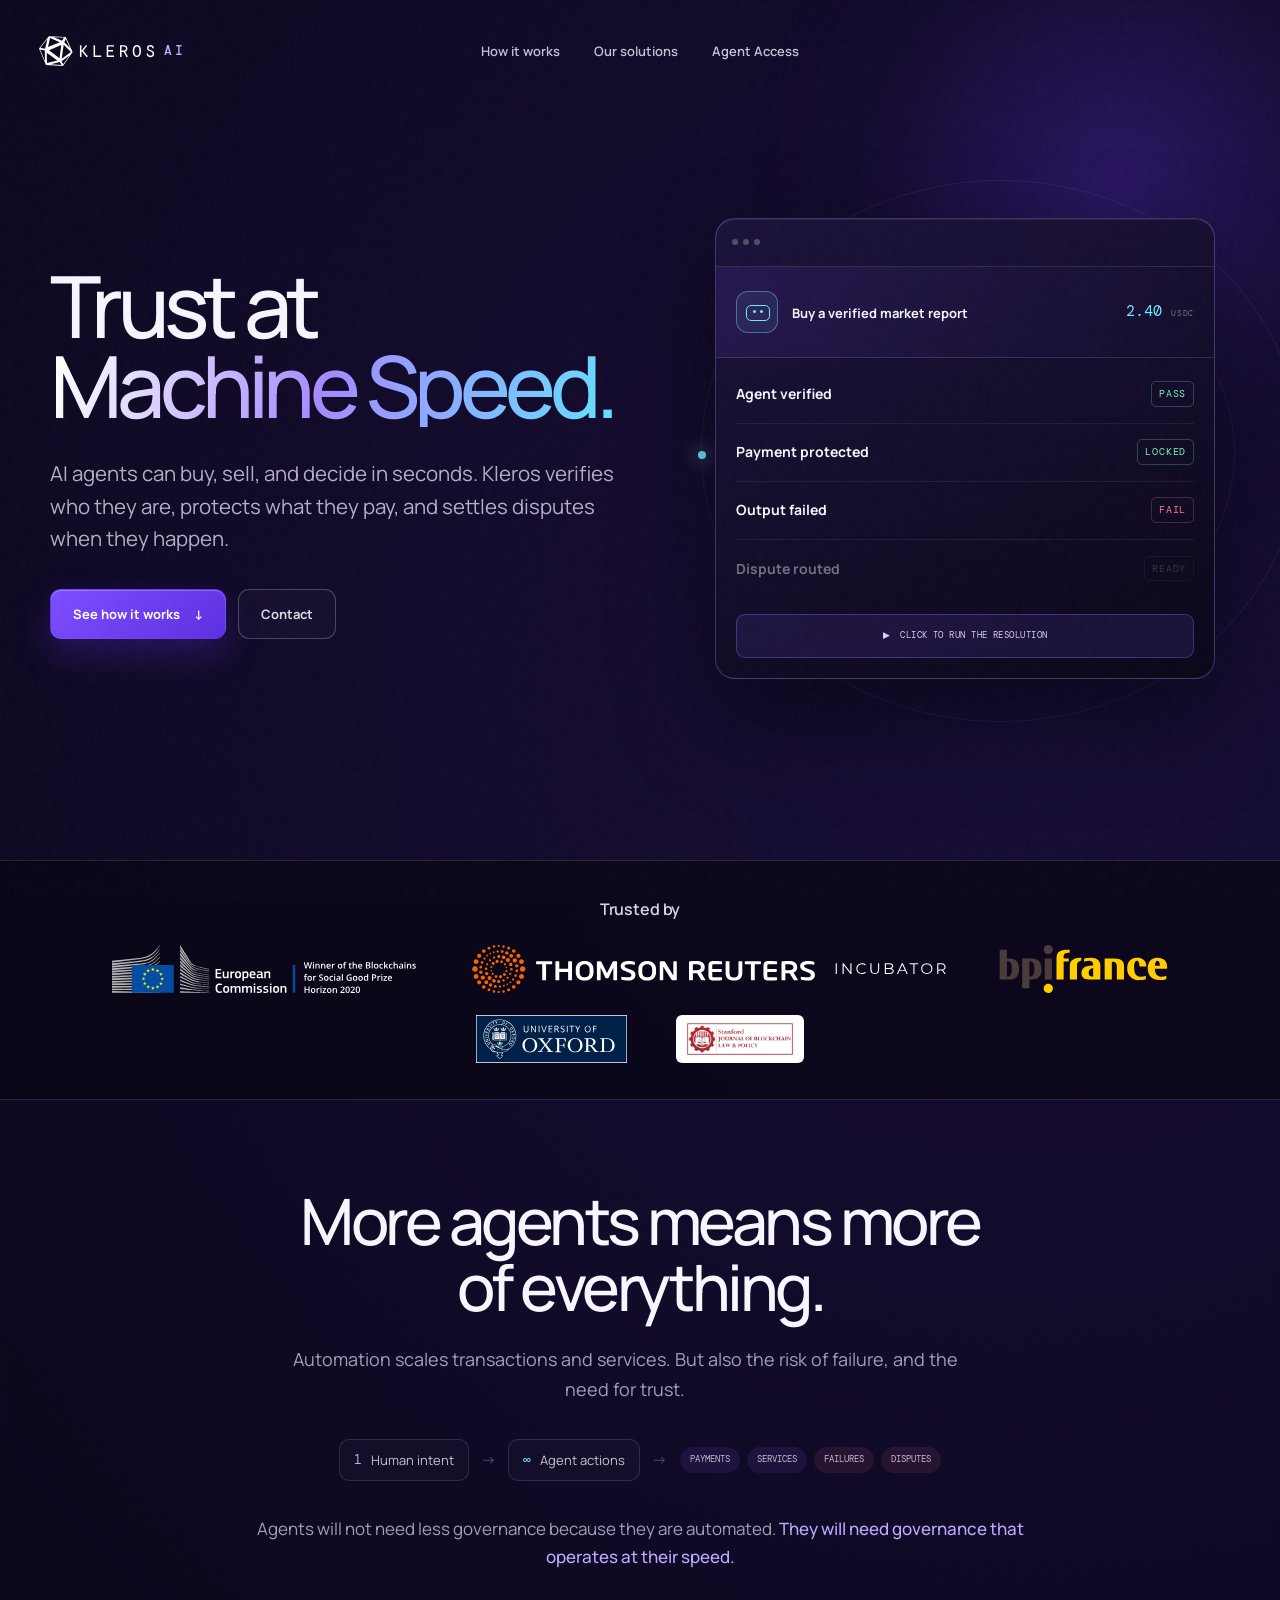
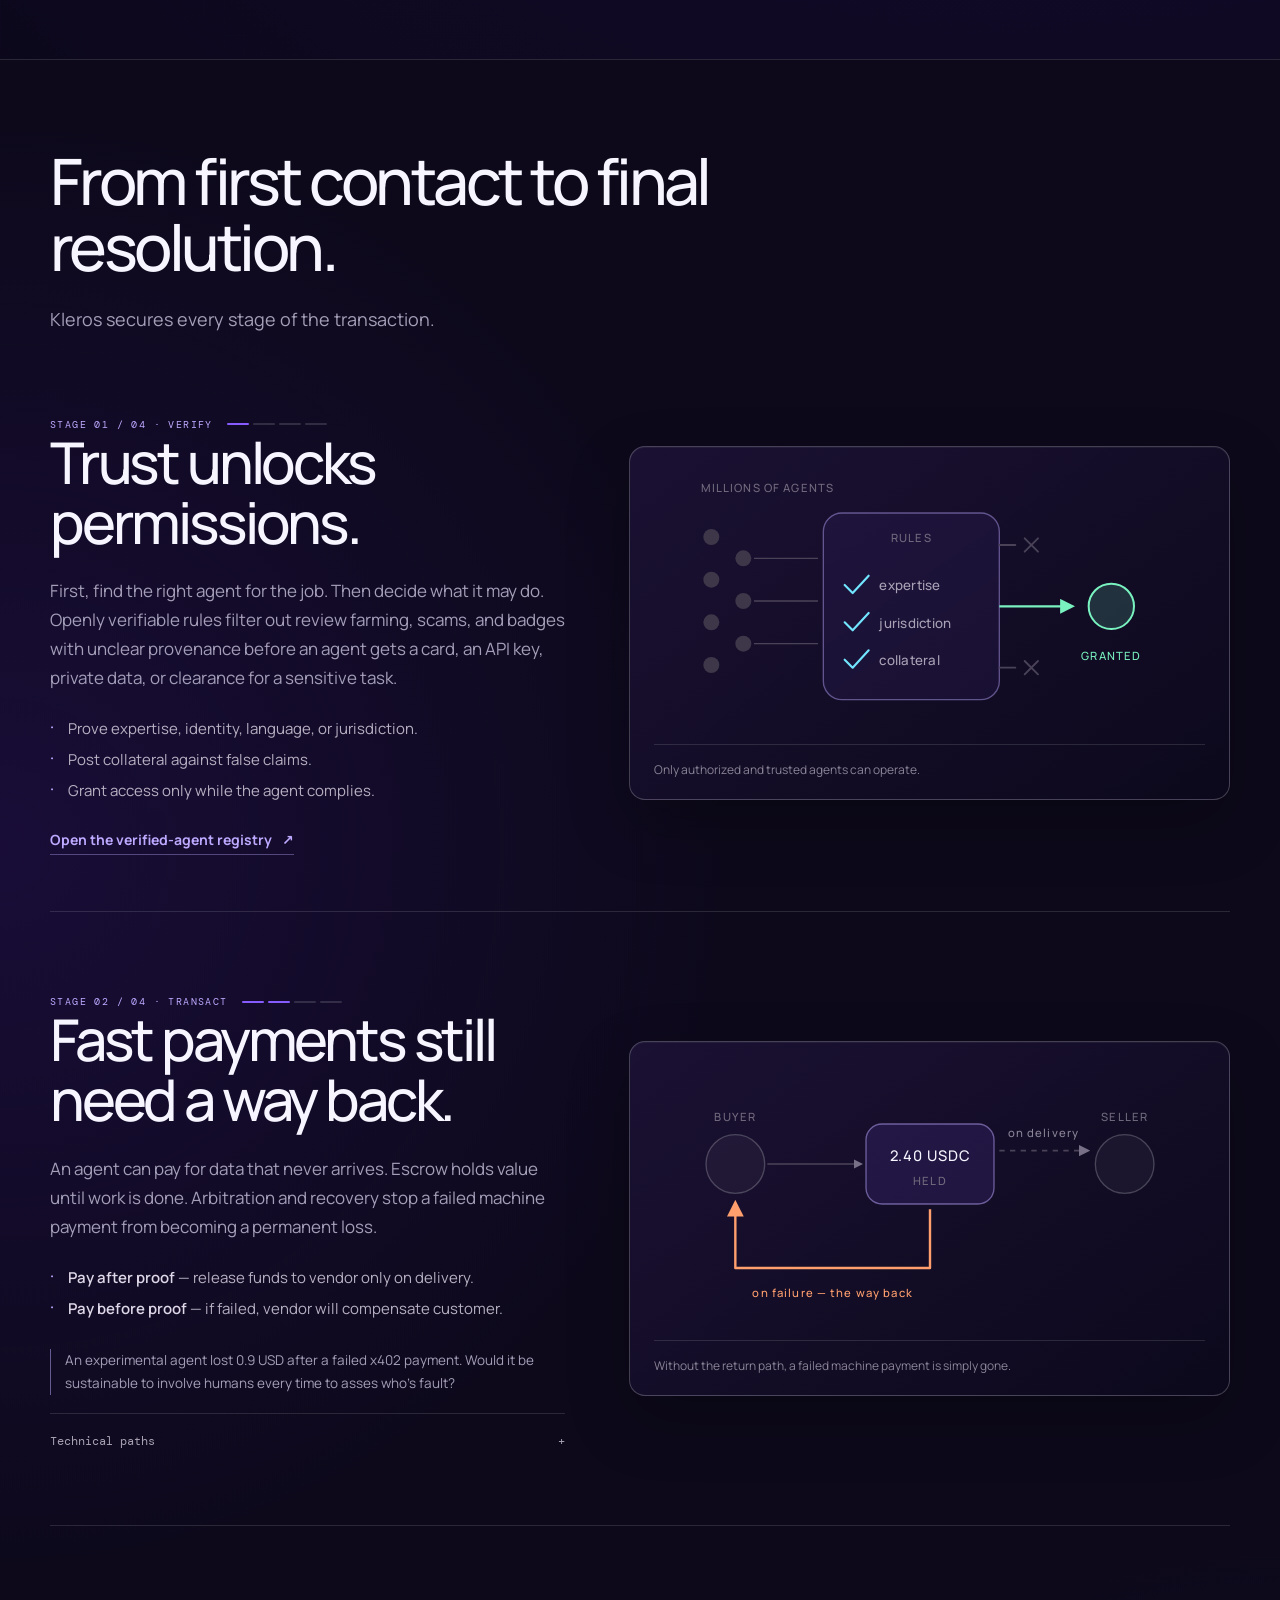
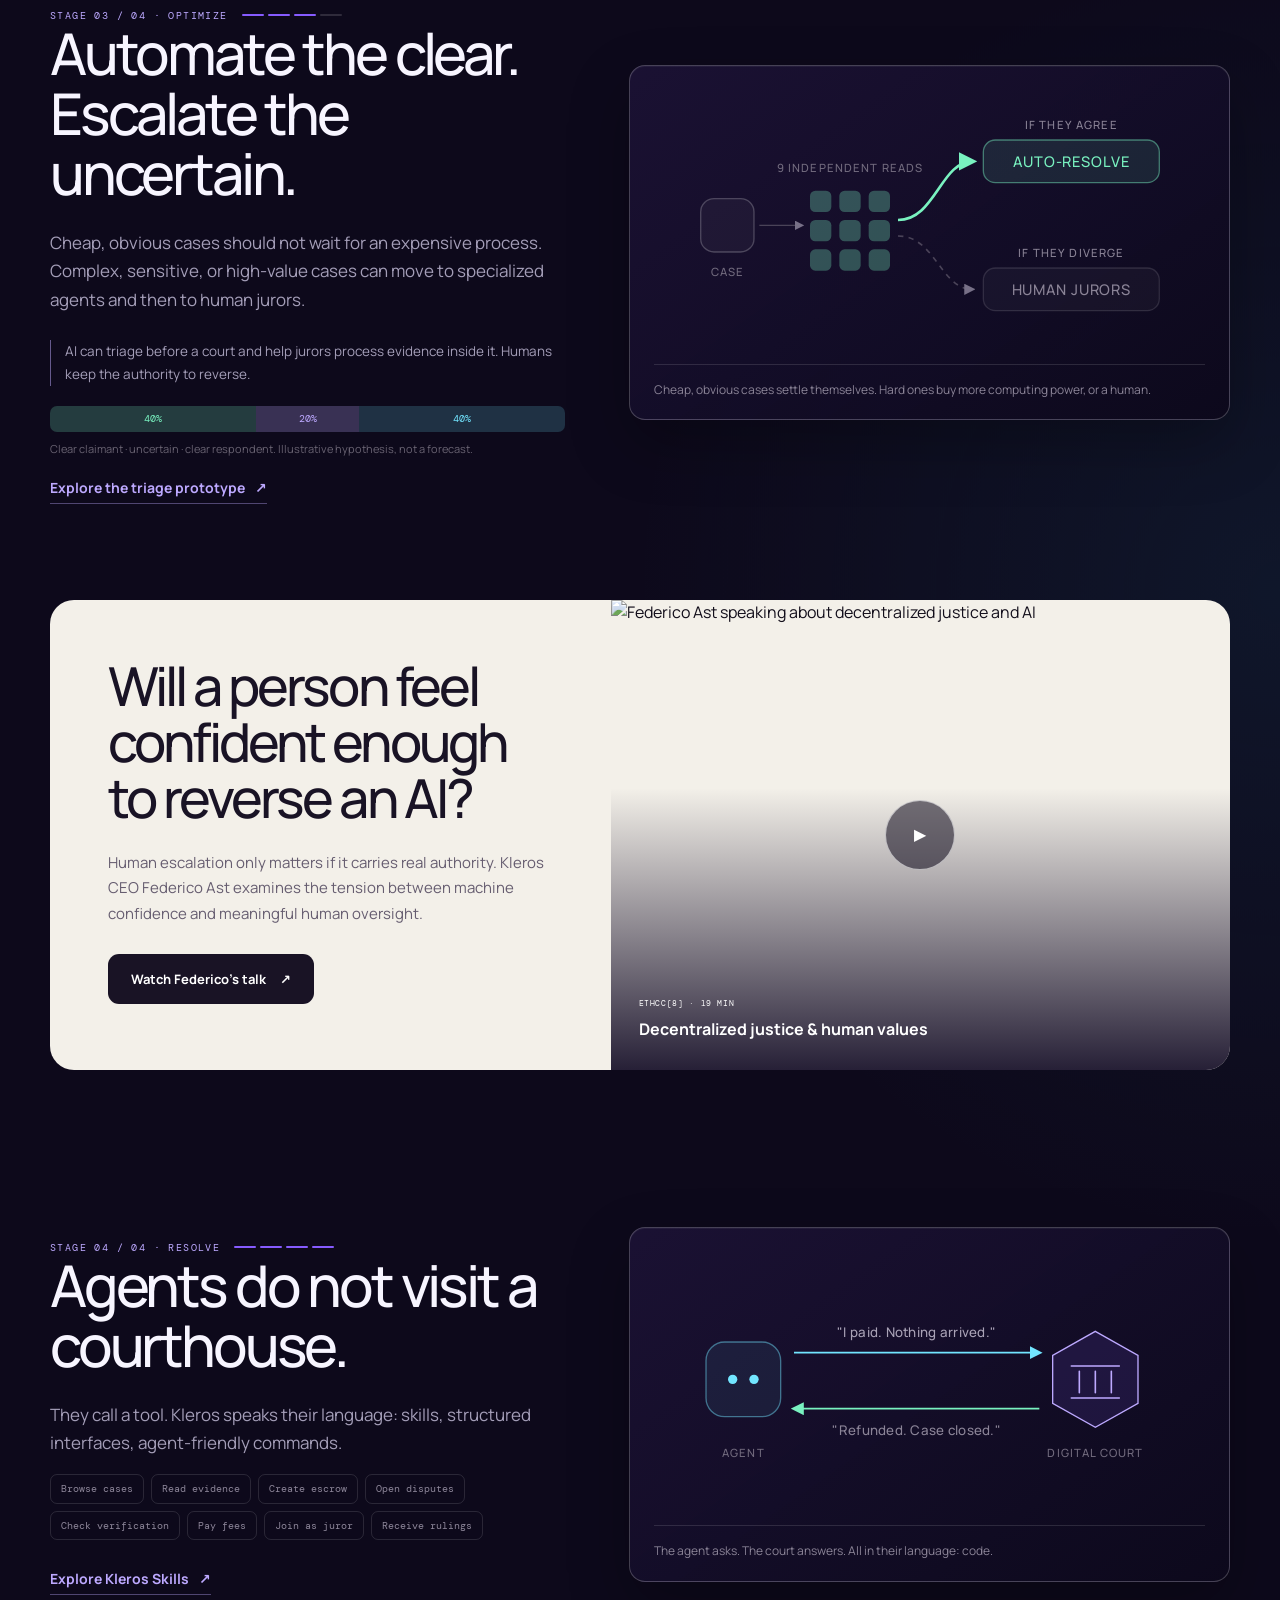
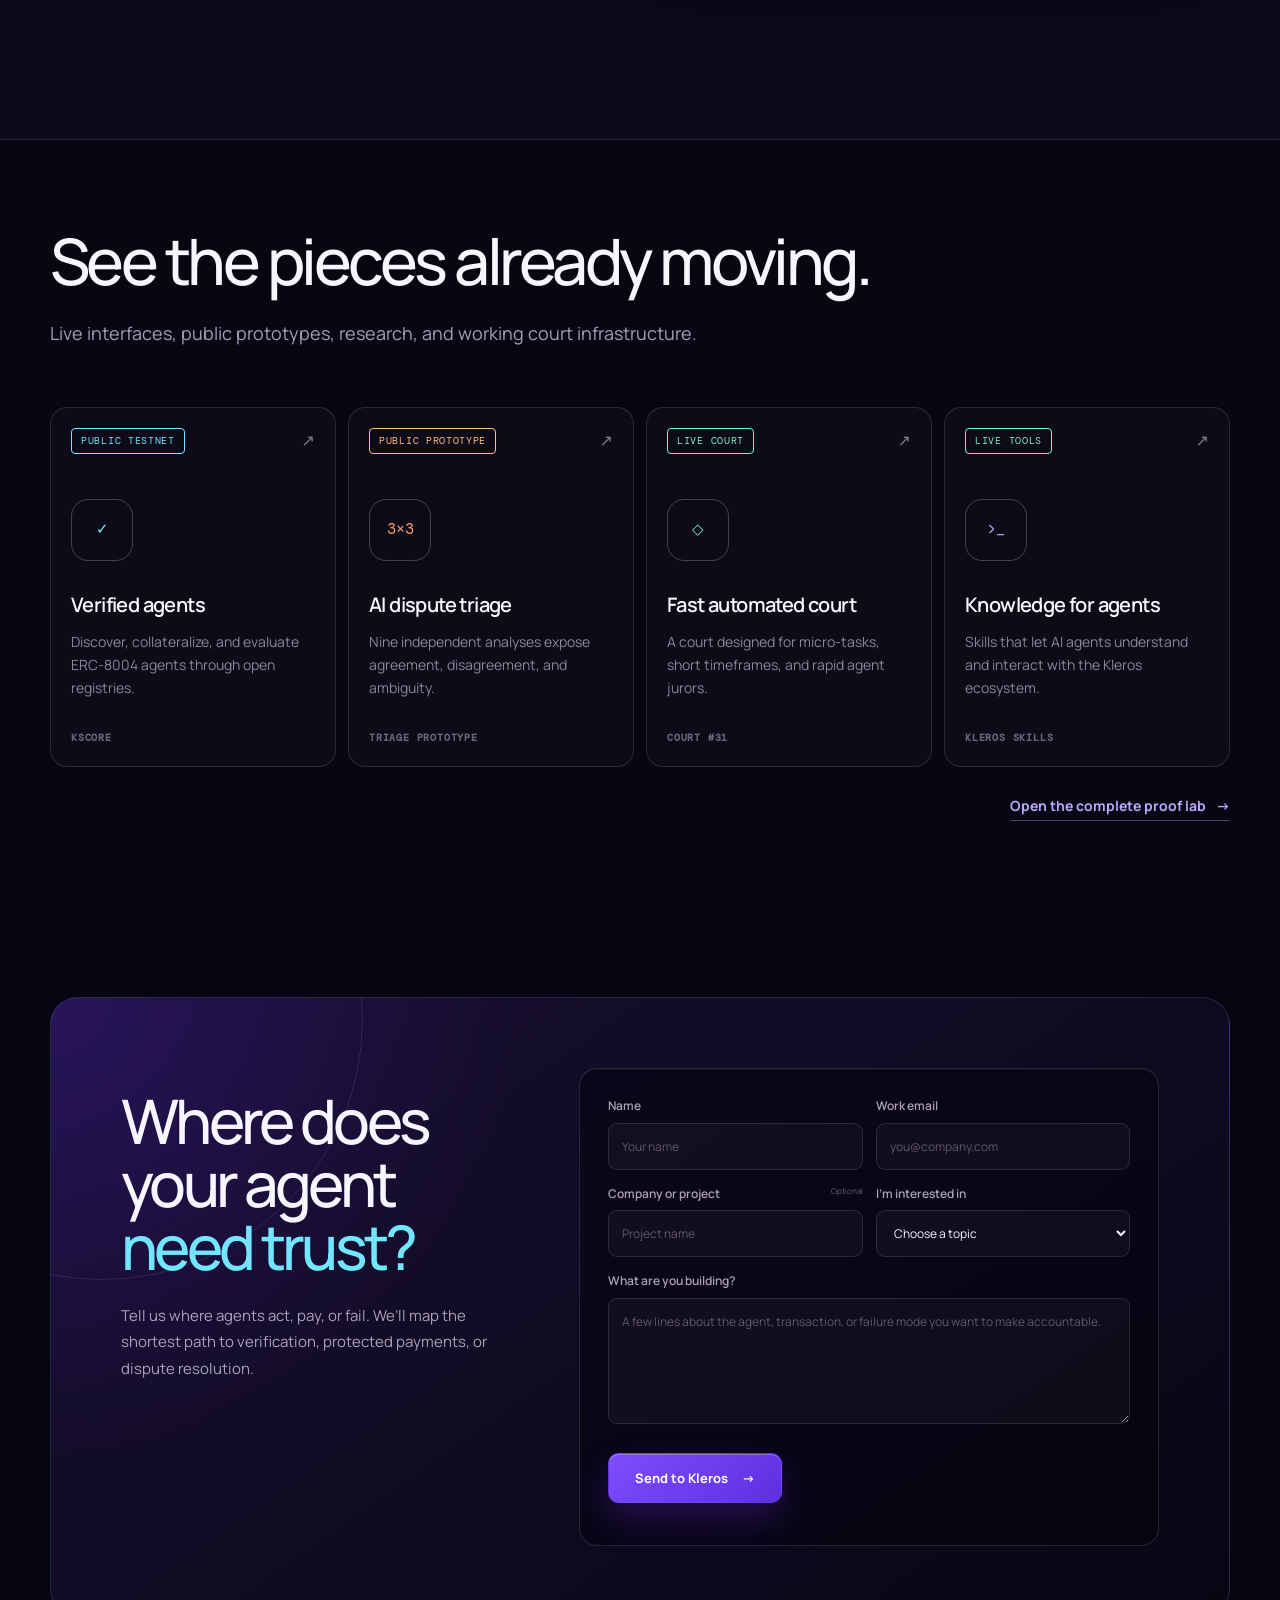
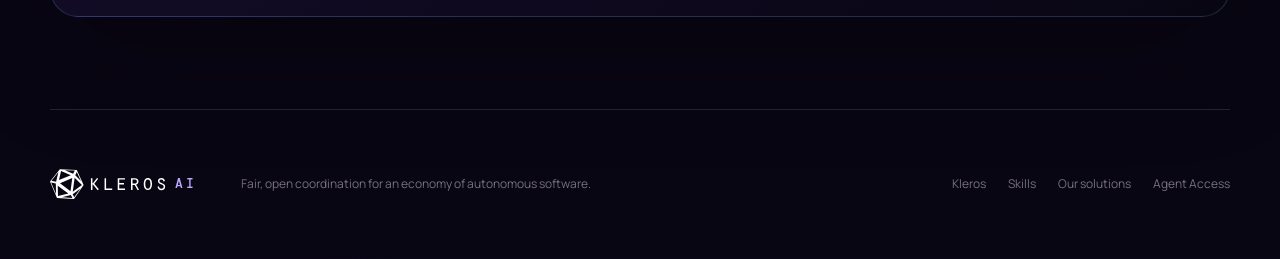
==== commit 10d20333: "Equalize trusted-by logo sizes and refine payment copy - Size trusted-by logos to a uniform height w" ====
--- a/index.html
+++ b/index.html
@@ -235,13 +235,12 @@
                 Arbitration and recovery stop a failed machine payment from becoming a permanent loss.
               </p>
               <ul class="point-list">
-                <li><b>Pay after proof</b> — release only on delivery.</li>
-                <li><b>Escrow</b> — lock value while work happens.</li>
-                <li><b>Recovery</b> — challenge failed delivery.</li>
+                <li><b>Pay after proof</b> — release funds to vendor only on delivery.</li>
+                <li><b>Pay before proof</b> — if failed, vendor will compensate customer.</li>
+           
               </ul>
               <p class="aside-note">
-                An experimental agent lost funds after a failed x402 payment. There was no practical
-                recovery path.
+                An experimental agent lost 0.9 USD after a failed x402 payment. Would it be sustainable to involve humans every time to asses who's fault?
               </p>
               <details class="tech-details">
                 <summary>Technical paths <span>+</span></summary>
@@ -278,7 +277,7 @@
 
           <article class="chapter chapter-resolve" id="resolve" data-lifecycle-section="resolve">
             <div class="chapter-copy reveal">
-              <p class="stage-mark"><span>Stage 03 / 04 · Resolve</span><span class="stage-mark-bar" aria-hidden="true"><i class="is-on"></i><i class="is-on"></i><i class="is-on"></i><i></i></span></p>
+              <p class="stage-mark"><span>Stage 03 / 04 · Optimize</span><span class="stage-mark-bar" aria-hidden="true"><i class="is-on"></i><i class="is-on"></i><i class="is-on"></i><i></i></span></p>
               <h3>Automate the clear. Escalate the uncertain.</h3>
               <p>
                 Cheap, obvious cases should not wait for an expensive process. Complex, sensitive, or
@@ -344,7 +343,7 @@
 
           <article class="chapter chapter-connect" id="connect" data-lifecycle-section="connect">
             <div class="chapter-copy reveal">
-              <p class="stage-mark"><span>Stage 04 / 04 · Connect</span><span class="stage-mark-bar" aria-hidden="true"><i class="is-on"></i><i class="is-on"></i><i class="is-on"></i><i class="is-on"></i></span></p>
+              <p class="stage-mark"><span>Stage 04 / 04 · Resolve</span><span class="stage-mark-bar" aria-hidden="true"><i class="is-on"></i><i class="is-on"></i><i class="is-on"></i><i class="is-on"></i></span></p>
               <h3>Agents do not visit a courthouse.</h3>
               <p>
                 They call a tool. Kleros speaks their language: skills, structured interfaces,
@@ -476,7 +475,7 @@
               </button>
               <p class="form-status" data-contact-status aria-live="polite"></p>
             </div>
-            <p class="form-note">No mailing list. No automated sales sequence. Just a direct conversation.</p>
+            <p class="form-note"></p>
           </form>
         </div>
       </section>
@@ -485,8 +484,8 @@
     <nav class="stage-rail" aria-label="Lifecycle stages" data-stage-rail>
       <a href="#verify"><span class="stage-dot"></span><span class="stage-name">Verify</span></a>
       <a href="#transact"><span class="stage-dot"></span><span class="stage-name">Transact</span></a>
-      <a href="#resolve"><span class="stage-dot"></span><span class="stage-name">Resolve</span></a>
-      <a href="#connect"><span class="stage-dot"></span><span class="stage-name">Connect</span></a>
+      <a href="#resolve"><span class="stage-dot"></span><span class="stage-name">Optimize</span></a>
+      <a href="#connect"><span class="stage-dot"></span><span class="stage-name">Resolve</span></a>
     </nav>
 
     <footer class="site-footer shell">
--- a/styles.css
+++ b/styles.css
@@ -3513,7 +3513,8 @@
 
 .trusted-logo-row {
   display: flex;
-  gap: clamp(34px, 5vw, 76px);
+  flex-wrap: wrap;
+  gap: 28px clamp(30px, 4vw, 48px);
   align-items: center;
   justify-content: center;
   width: 100%;
@@ -3521,17 +3522,14 @@
 
 .trusted-logo {
   display: block;
-  height: auto;
+  width: auto;
+  height: 48px;
   max-width: 100%;
   object-fit: contain;
 }
 
-.trusted-logo-eu { width: 299px; }
-.trusted-logo-thomson { width: 372px; }
-.trusted-logo-bpifrance { width: 164px; }
-.trusted-logo-oxford { width: 213px; }
 .trusted-logo-stanford {
-  width: 226px;
+  box-sizing: border-box;
   padding: 7px 10px;
   border-radius: 6px;
   background: #fff;
@@ -3687,17 +3685,17 @@
   }
 
   .trusted-logo {
-    max-height: 56px;
+    width: auto;
+    height: 40px;
+    max-width: 100%;
     object-position: center;
   }
 
-  .trusted-logo-row { gap: 12px; }
-  .trusted-logo-row-primary .trusted-logo-eu { width: 33%; }
-  .trusted-logo-row-primary .trusted-logo-thomson { width: 39%; }
-  .trusted-logo-row-primary .trusted-logo-bpifrance { width: 23%; }
-  .trusted-logo-row-secondary { gap: 20px; }
-  .trusted-logo-row-secondary .trusted-logo-oxford { width: min(47%, 178px); }
-  .trusted-logo-row-secondary .trusted-logo-stanford { width: min(47%, 178px); }
+  .trusted-logo-row {
+    flex-wrap: wrap;
+    gap: 22px 18px;
+  }
+  .trusted-logo-row-secondary { gap: 22px 20px; }
 
   .verified-data-inner {
     gap: 30px;
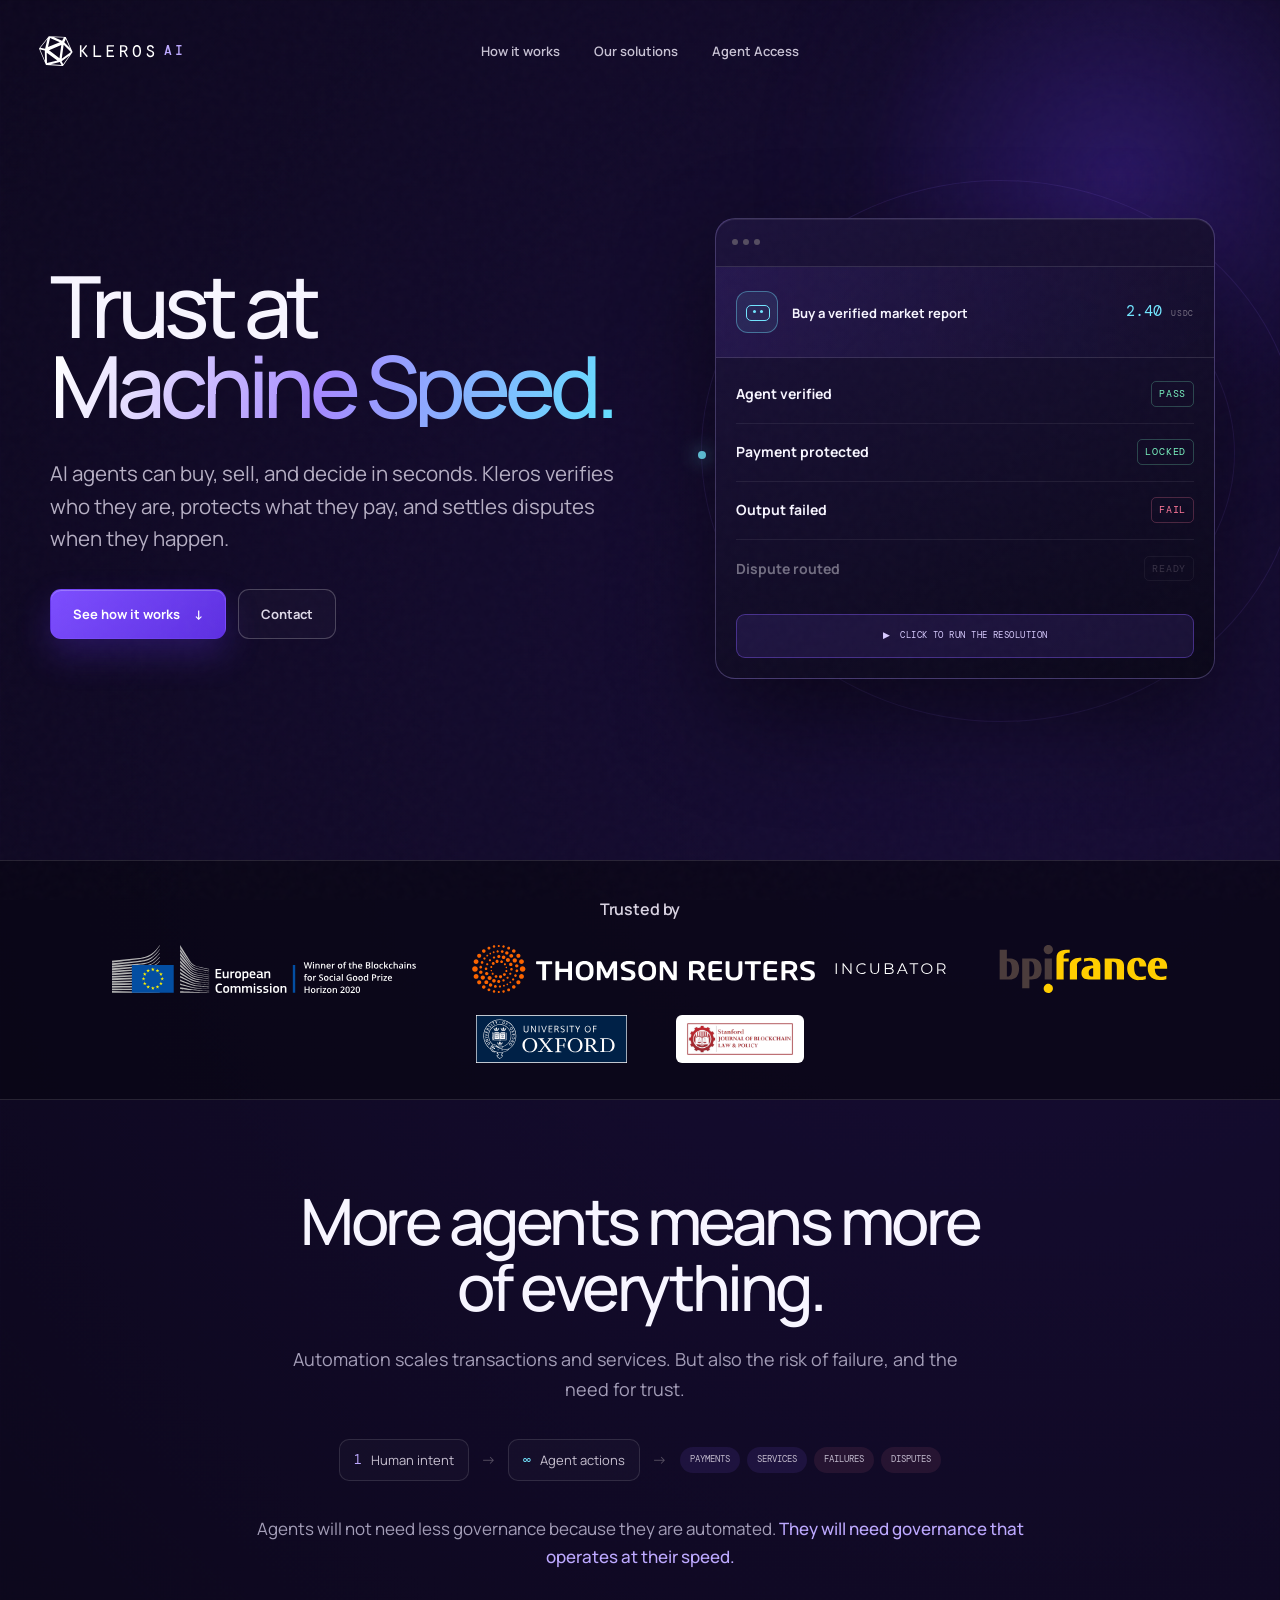
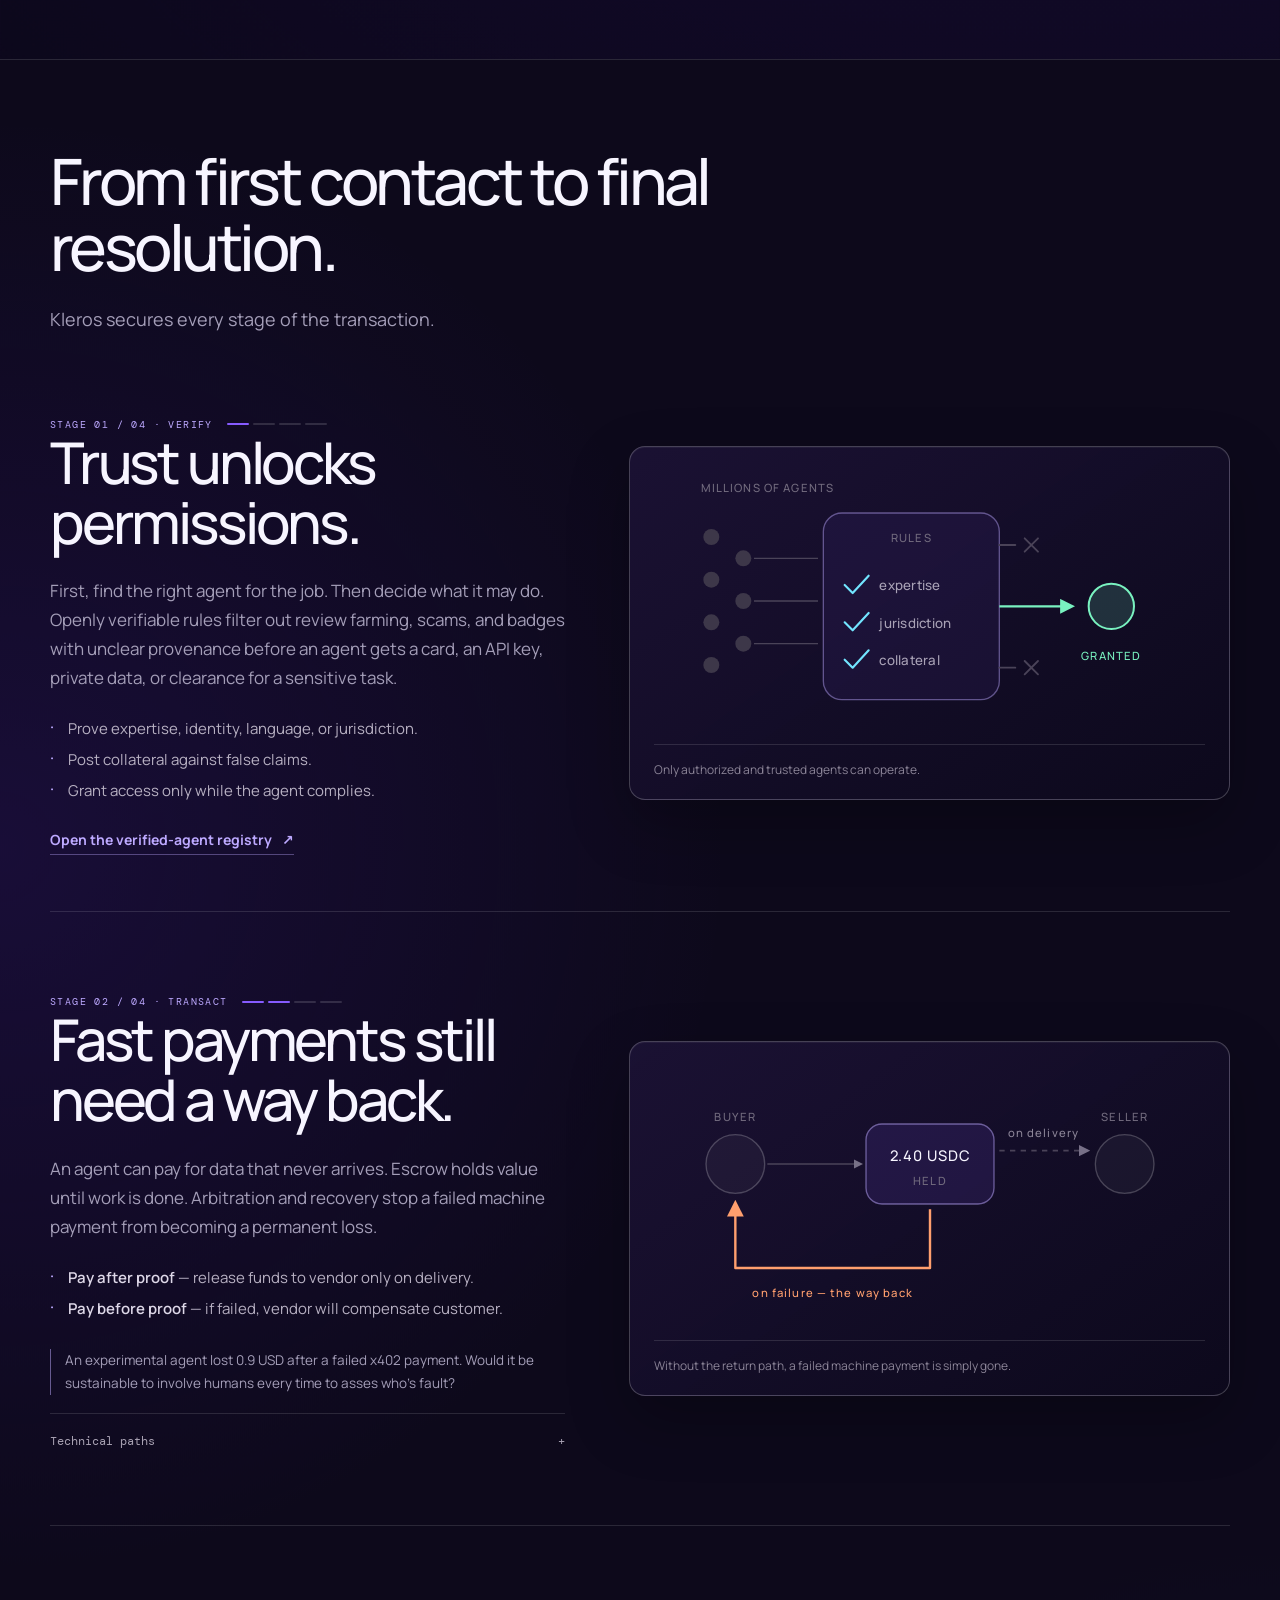
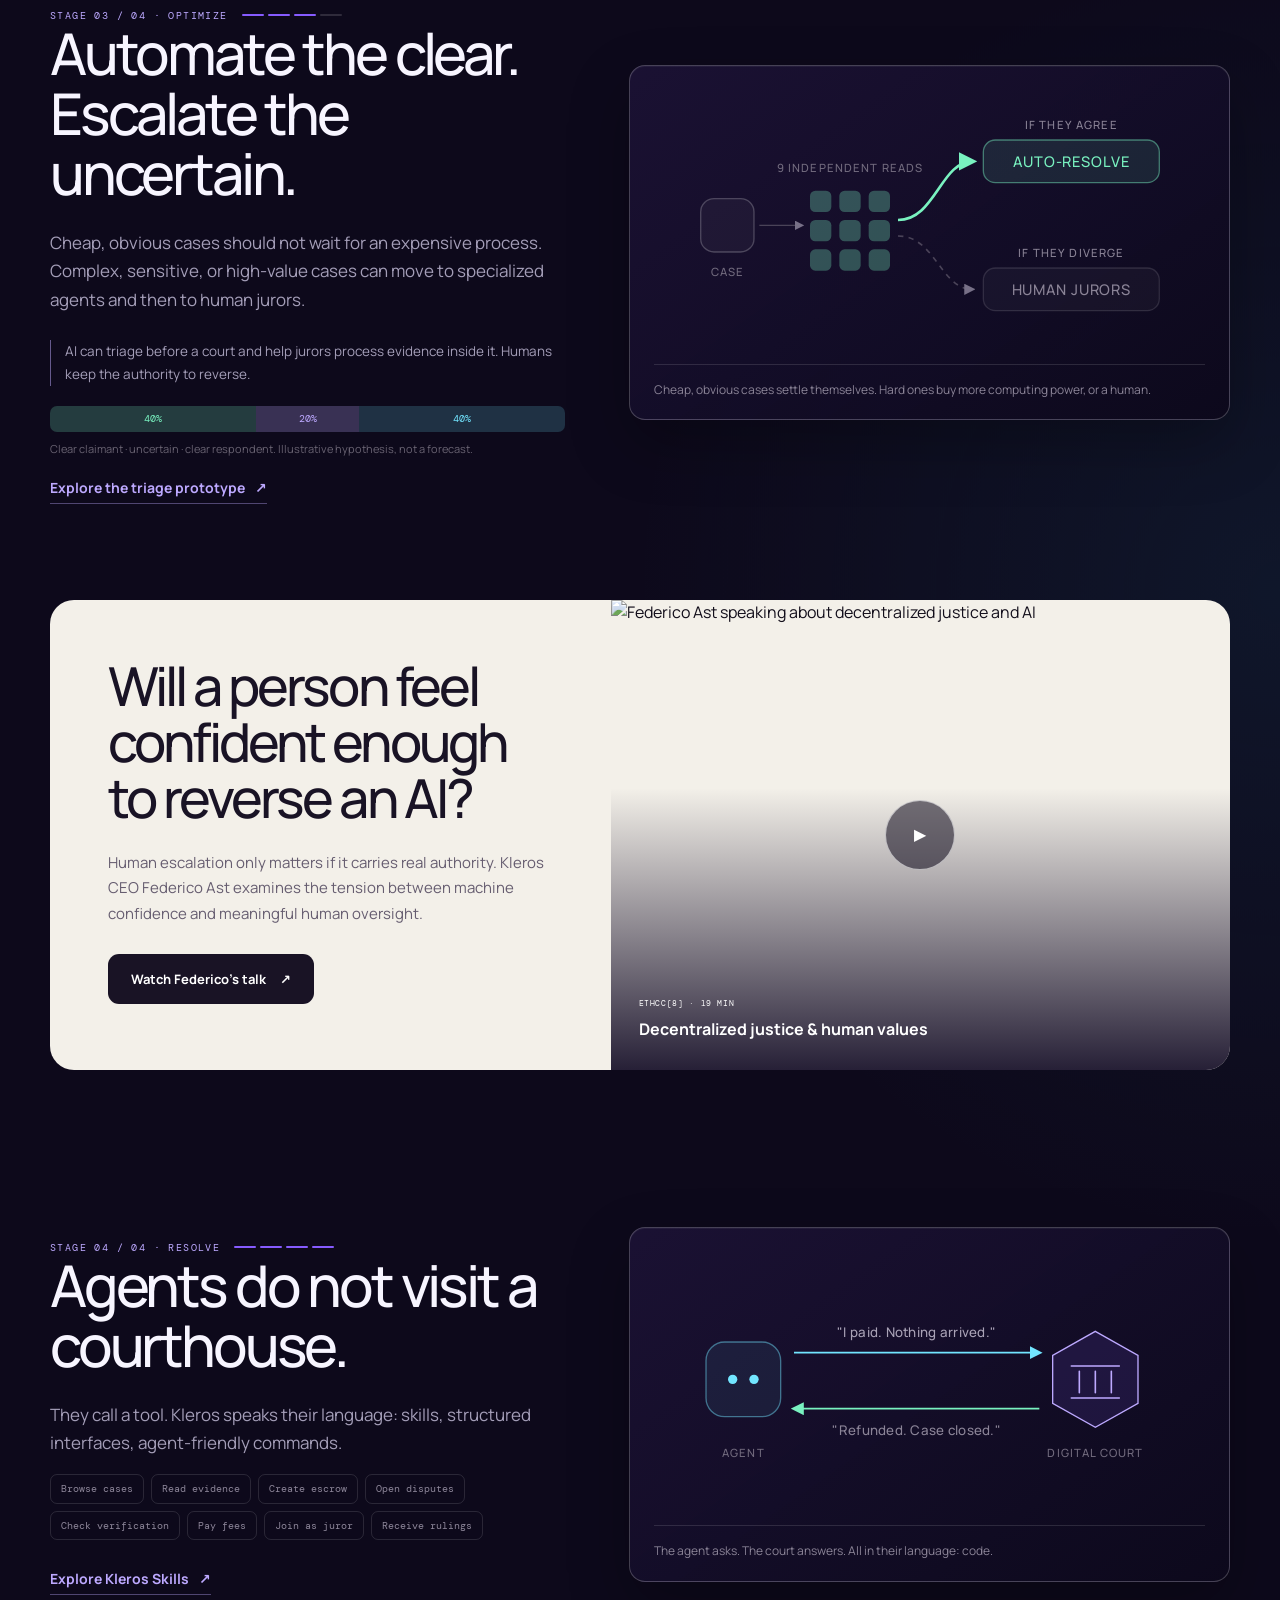
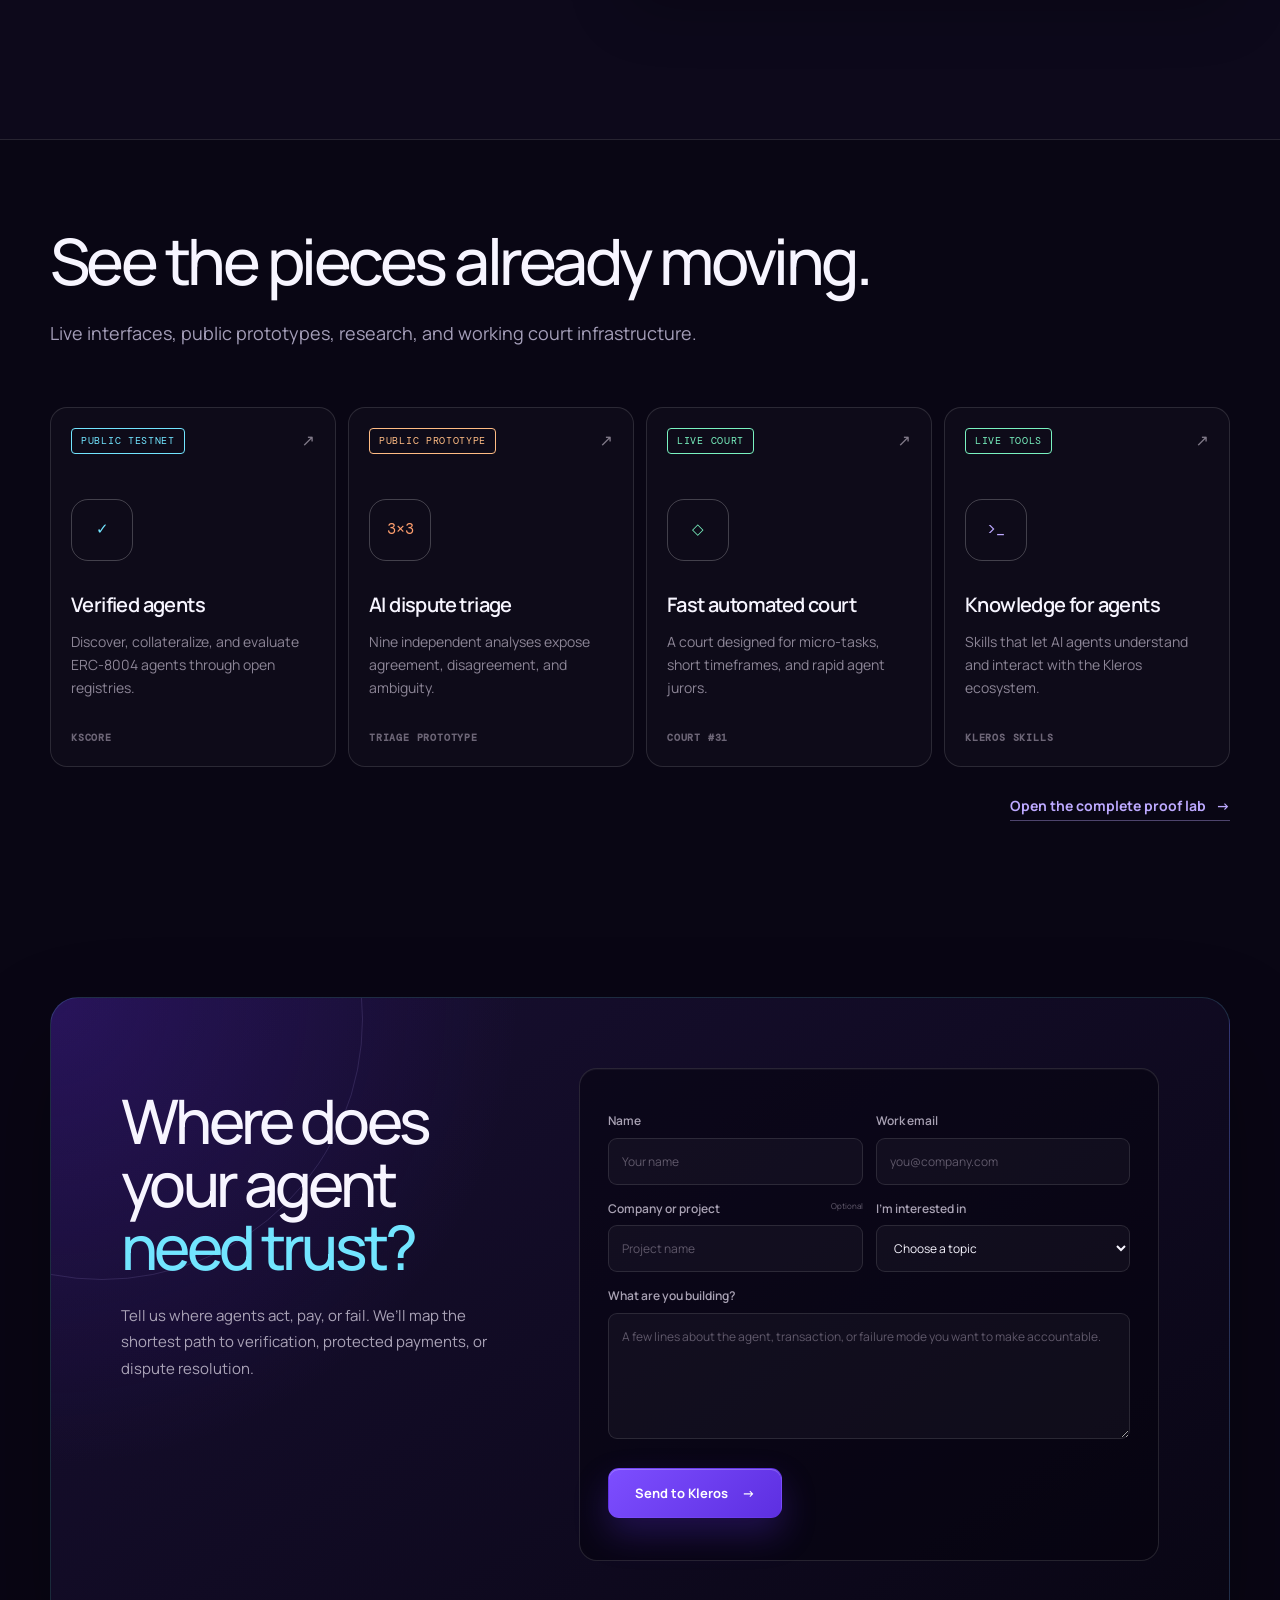
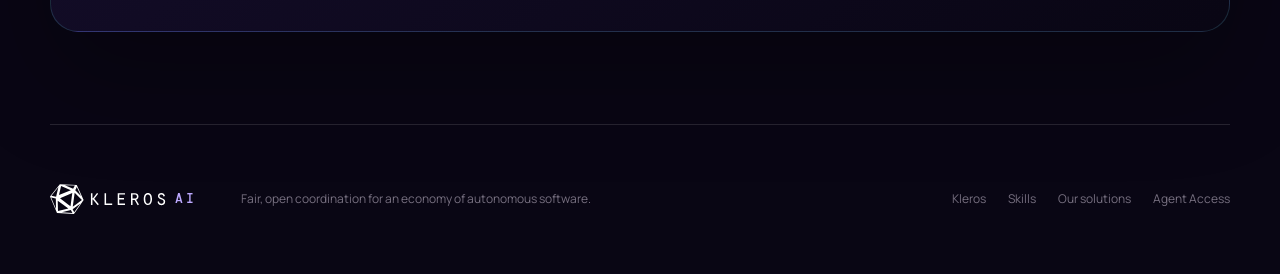
==== commit 8422928b: "Move the contact form from Resend to Netlify Forms The site is migrating from a personal Vercel acco" ====
--- a/index.html
+++ b/index.html
@@ -433,7 +433,10 @@
             </p>
           </div>
 
-          <form class="contact-form" data-contact-form novalidate>
+          <form class="contact-form" name="contact" method="POST" data-netlify="true"
+                data-netlify-honeypot="website" data-contact-form novalidate>
+            <input type="hidden" name="source" value="home" />
+            <input type="hidden" name="subject" data-remove-prefix value="Kleros AI inquiry — home page" />
             <div class="form-row">
               <label>
                 <span>Name</span>
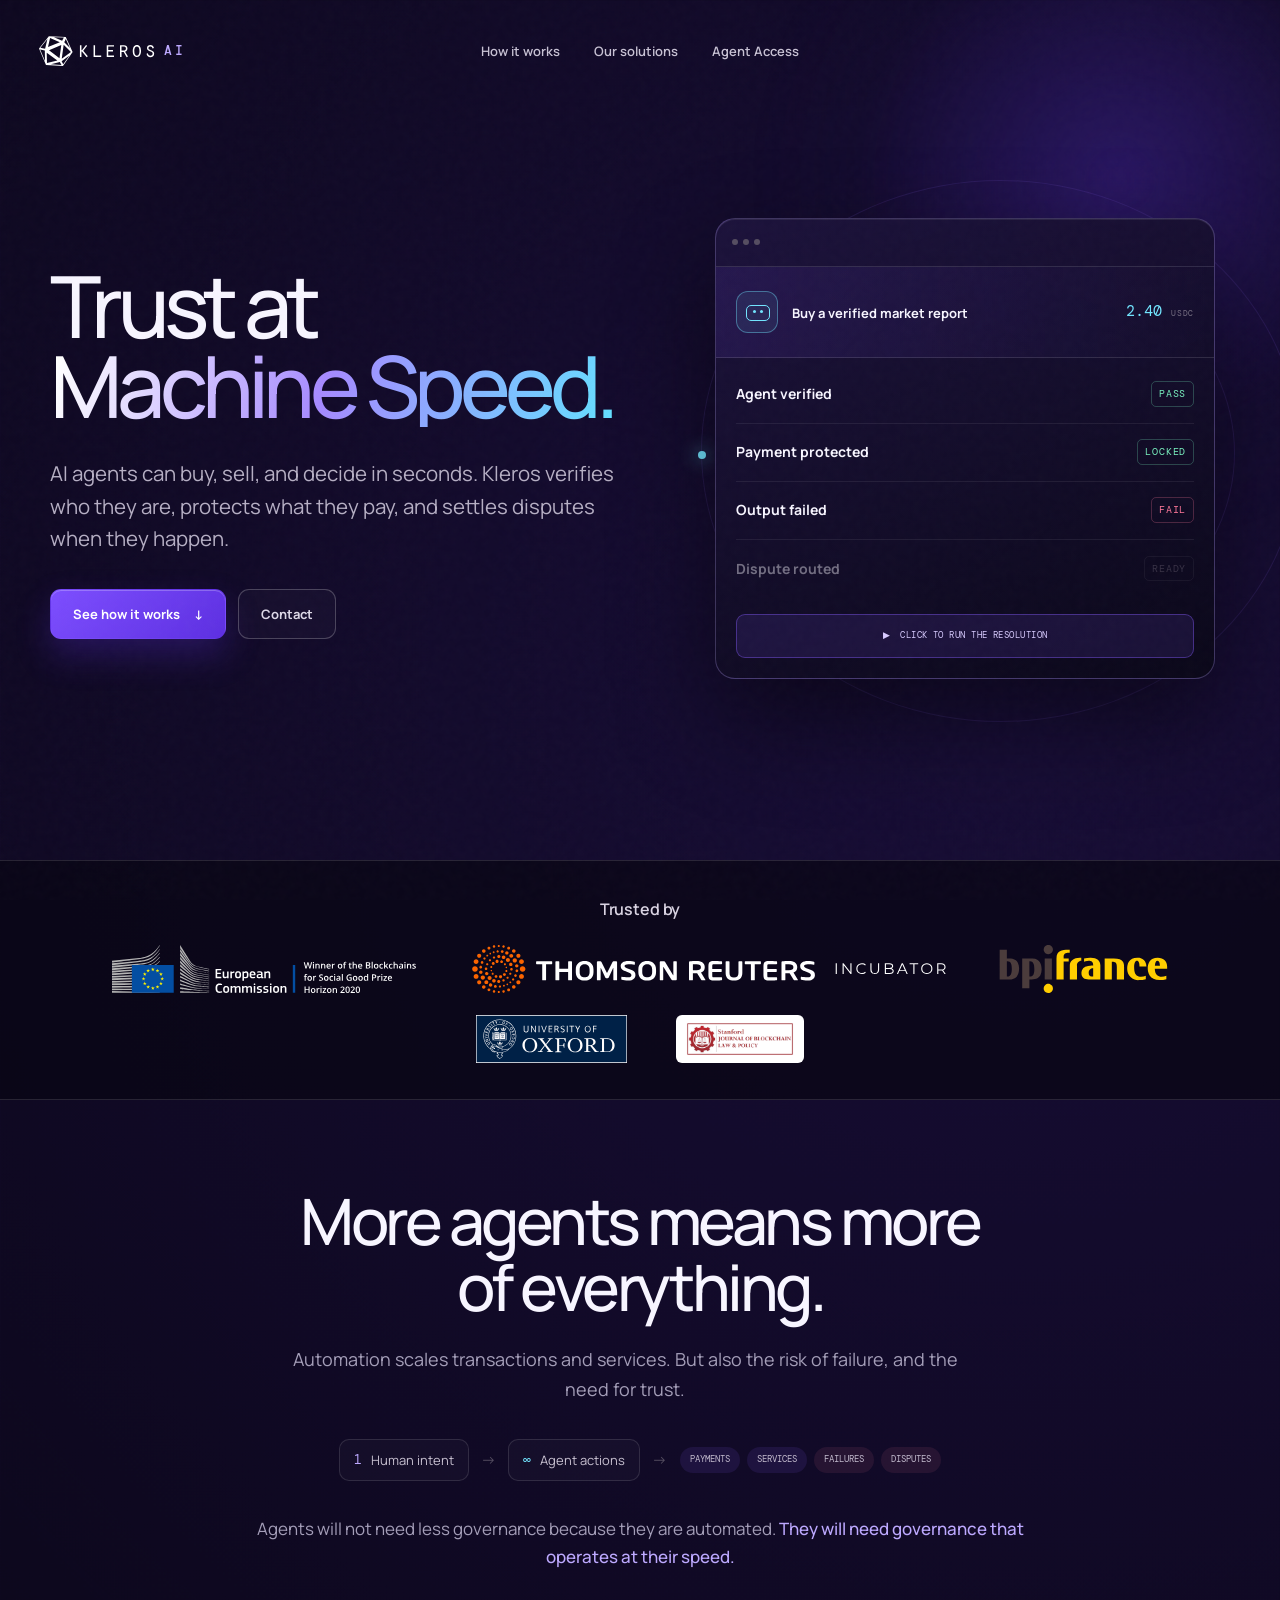
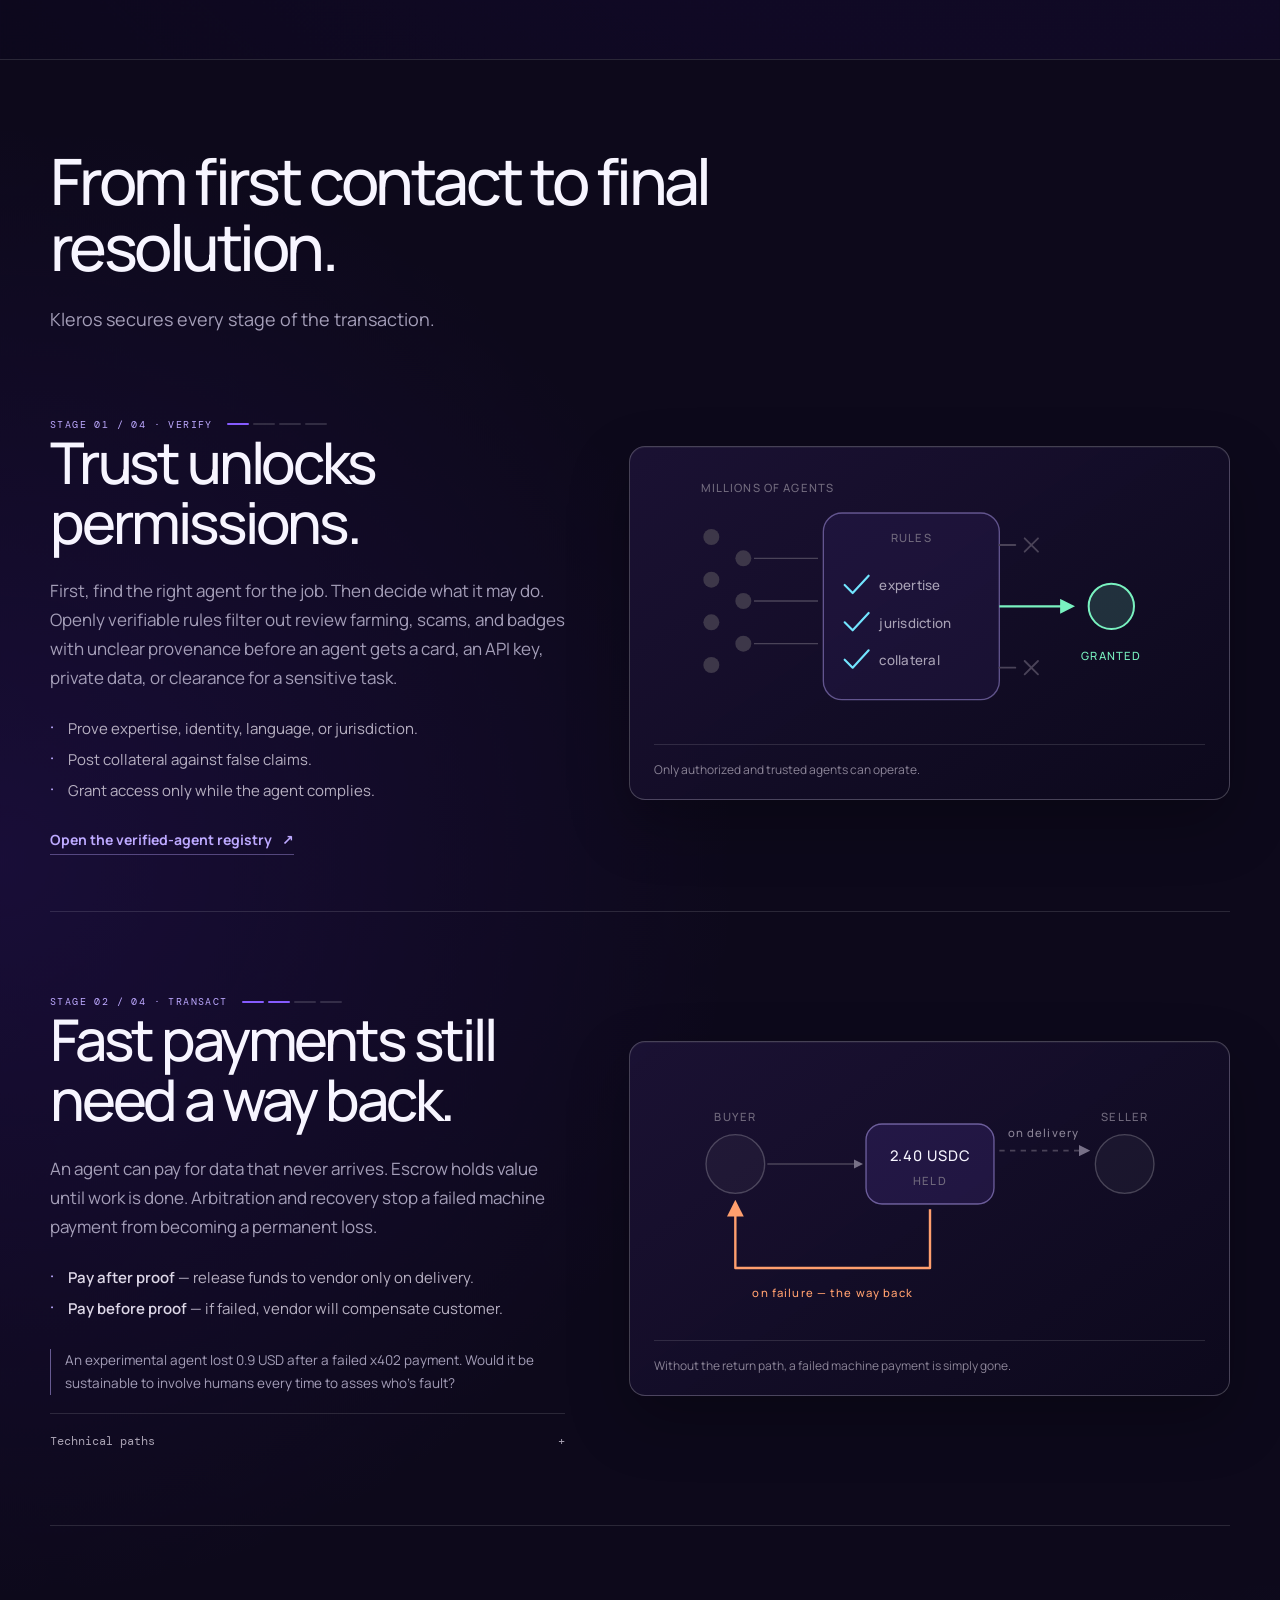
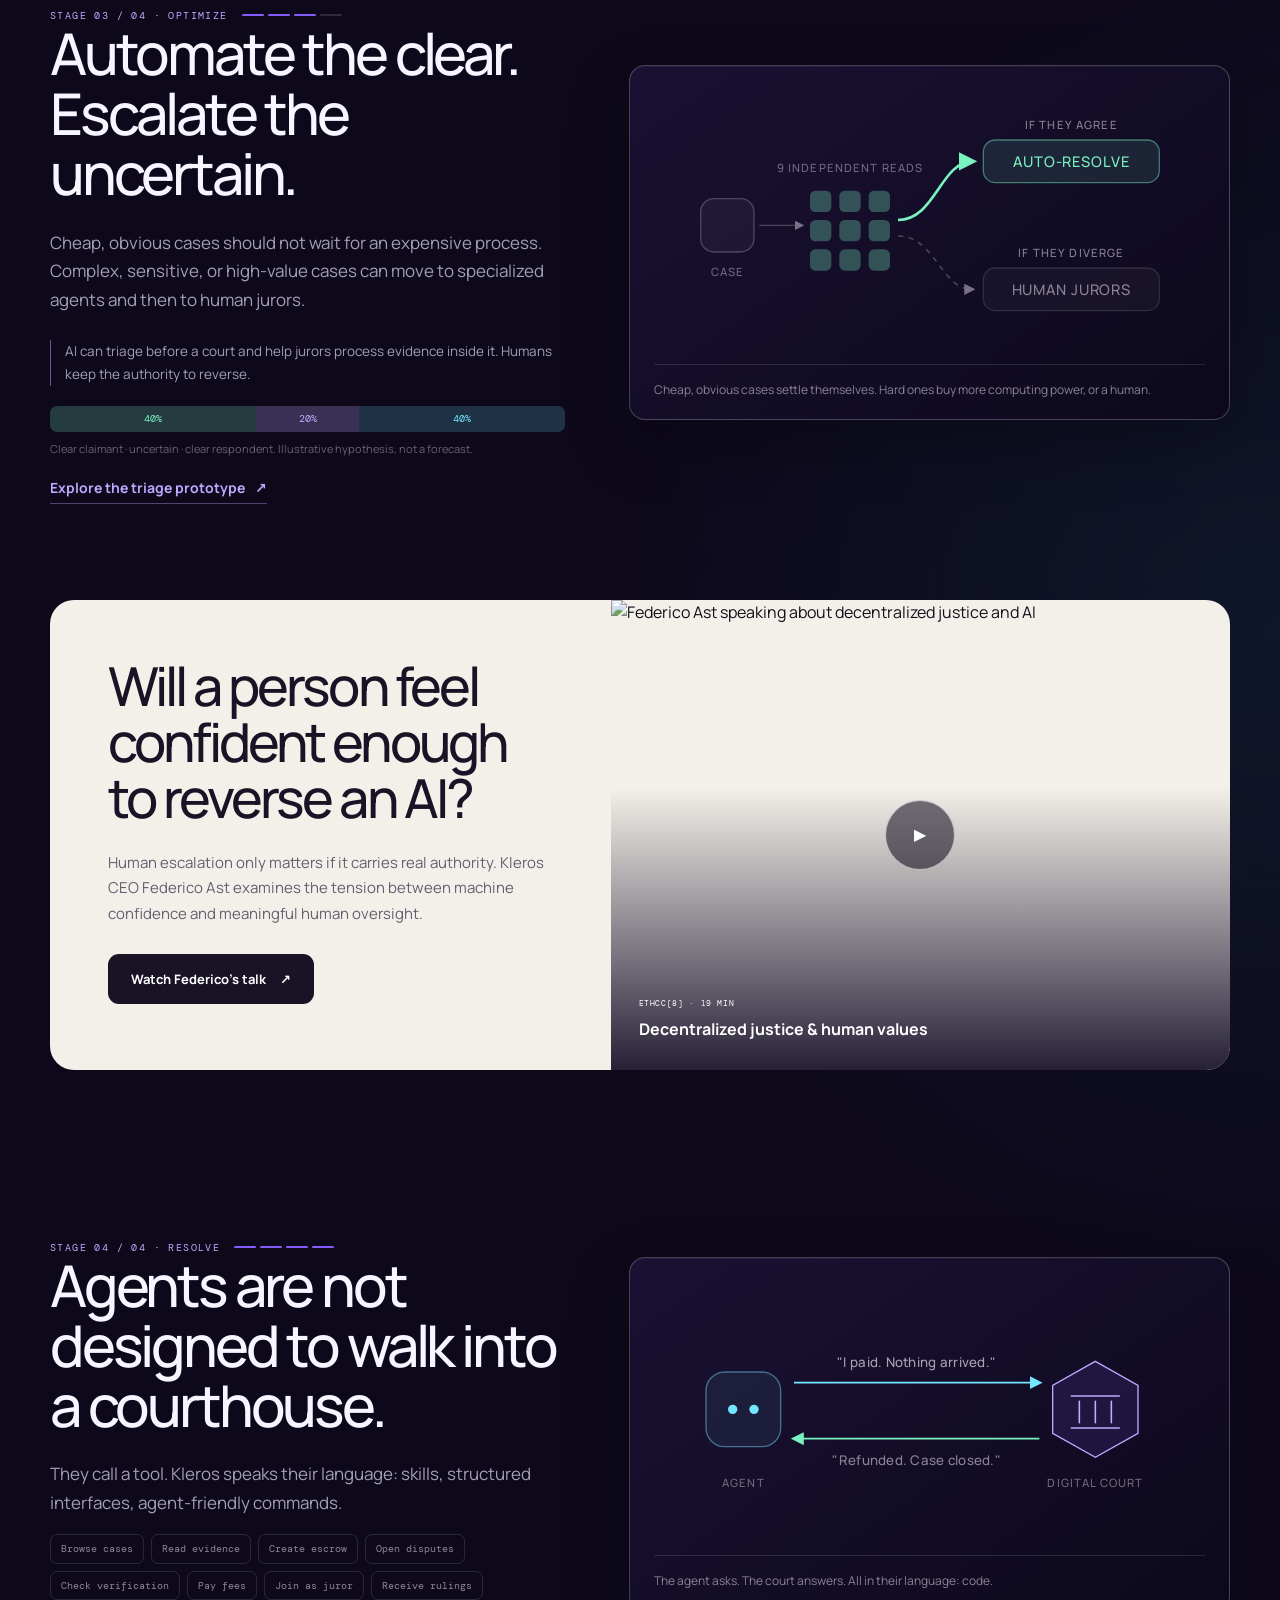
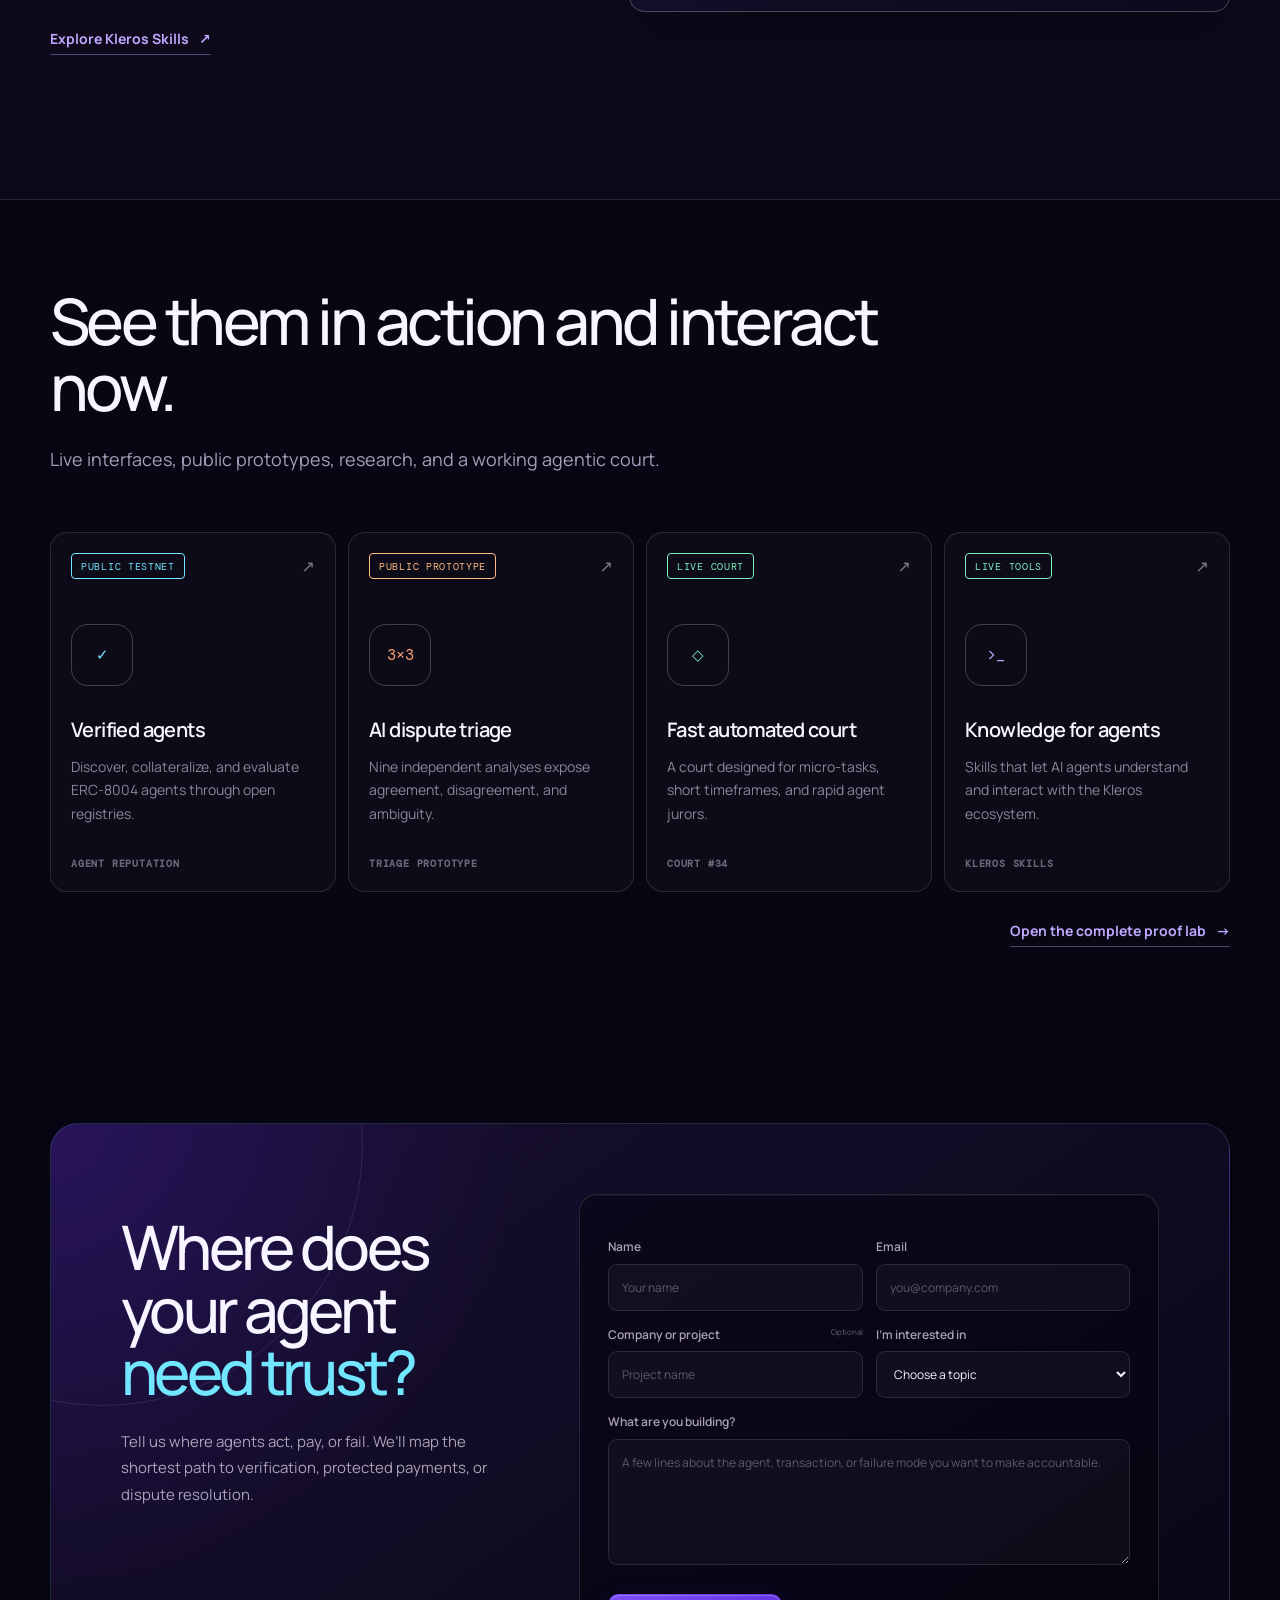
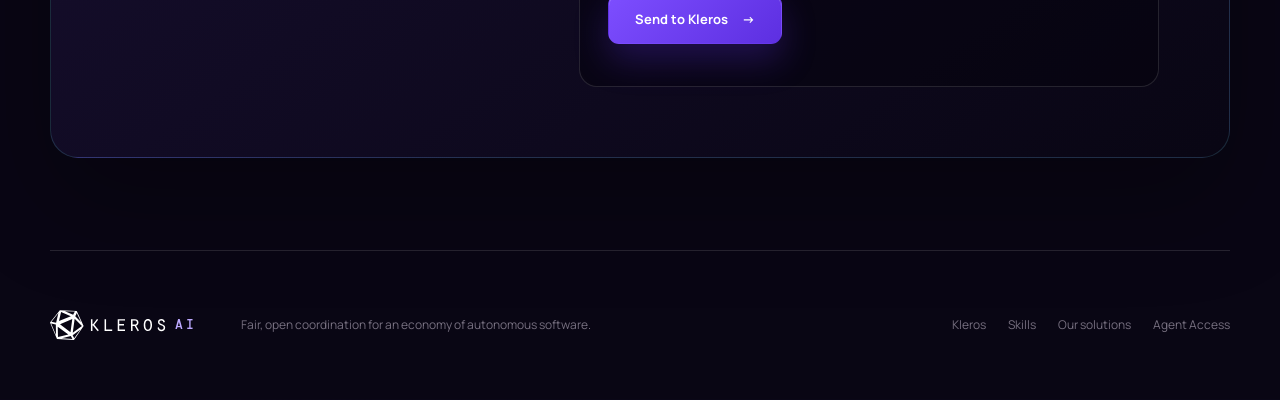
==== commit d624a048: "Add the AI juror waitlist and refresh live product links The contact form gains an "AI Juror Waitlis" ====
--- a/index.html
+++ b/index.html
@@ -186,7 +186,7 @@
                 <li>Post collateral against false claims.</li>
                 <li>Grant access only while the agent complies.</li>
               </ul>
-              <a class="text-link" href="https://kscore.vercel.app/verified" target="_blank" rel="noreferrer">
+              <a class="text-link" href="https://agent-reputation.kleros.io/verified" target="_blank" rel="noreferrer">
                 Open the verified-agent registry <span>↗</span>
               </a>
             </div>
@@ -344,7 +344,7 @@
           <article class="chapter chapter-connect" id="connect" data-lifecycle-section="connect">
             <div class="chapter-copy reveal">
               <p class="stage-mark"><span>Stage 04 / 04 · Resolve</span><span class="stage-mark-bar" aria-hidden="true"><i class="is-on"></i><i class="is-on"></i><i class="is-on"></i><i class="is-on"></i></span></p>
-              <h3>Agents do not visit a courthouse.</h3>
+              <h3>Agents are not designed to walk into a courthouse.</h3>
               <p>
                 They call a tool. Kleros speaks their language: skills, structured interfaces,
                 agent-friendly commands.
@@ -384,16 +384,16 @@
       <section class="proof-strip section-pad" id="proof">
         <div class="shell">
           <div class="section-intro section-intro-wide reveal">
-            <h2>See the pieces already moving.</h2>
-            <p>Live interfaces, public prototypes, research, and working court infrastructure.</p>
+            <h2>See them in action and interact now.</h2>
+            <p>Live interfaces, public prototypes, research, and a working agentic court.</p>
           </div>
           <div class="proof-grid">
-            <a class="proof-card reveal" href="https://kscore.vercel.app/verified" target="_blank" rel="noreferrer">
+            <a class="proof-card reveal" href="https://agent-reputation.kleros.io/verified" target="_blank" rel="noreferrer">
               <div class="proof-card-top"><span class="evidence evidence-public">PUBLIC TESTNET</span><span>↗</span></div>
               <div class="proof-icon proof-icon-verify">✓</div>
               <h3>Verified agents</h3>
               <p>Discover, collateralize, and evaluate ERC-8004 agents through open registries.</p>
-              <strong>KSCORE</strong>
+              <strong>AGENT REPUTATION</strong>
             </a>
             <a class="proof-card reveal" data-delay="50" href="https://trivium.eth.limo/" target="_blank" rel="noreferrer">
               <div class="proof-card-top"><span class="evidence evidence-prototype">PUBLIC PROTOTYPE</span><span>↗</span></div>
@@ -402,12 +402,12 @@
               <p>Nine independent analyses expose agreement, disagreement, and ambiguity.</p>
               <strong>TRIAGE PROTOTYPE</strong>
             </a>
-            <a class="proof-card reveal" data-delay="100" href="https://v2.kleros.builders/#/courts/31/purpose" target="_blank" rel="noreferrer">
+            <a class="proof-card reveal" data-delay="100" href="https://v2.kleros.builders/#/courts/34/purpose" target="_blank" rel="noreferrer">
               <div class="proof-card-top"><span class="evidence evidence-live">LIVE COURT</span><span>↗</span></div>
               <div class="proof-icon proof-icon-court">◇</div>
               <h3>Fast automated court</h3>
               <p>A court designed for micro-tasks, short timeframes, and rapid agent jurors.</p>
-              <strong>COURT #31</strong>
+              <strong>COURT #34</strong>
             </a>
             <a class="proof-card reveal" data-delay="150" href="https://skills.kleros.io/" target="_blank" rel="noreferrer">
               <div class="proof-card-top"><span class="evidence evidence-live">LIVE TOOLS</span><span>↗</span></div>
@@ -443,23 +443,24 @@
                 <input type="text" name="name" autocomplete="name" maxlength="80" required placeholder="Your name" />
               </label>
               <label>
-                <span>Work email</span>
+                <span>Email</span>
                 <input type="email" name="email" autocomplete="email" maxlength="160" required placeholder="you@company.com" />
               </label>
             </div>
             <div class="form-row">
               <label>
-                <span>Company or project <em>Optional</em></span>
-                <input type="text" name="organization" autocomplete="organization" maxlength="120" placeholder="Project name" />
+                <span data-organization-label>Company or project <em>Optional</em></span>
+                <input type="text" name="organization" autocomplete="organization" maxlength="120" placeholder="Project name" data-organization-input />
               </label>
               <label>
                 <span>I’m interested in</span>
-                <select name="interest" required>
+                <select name="interest" required data-interest-select>
                   <option value="" selected disabled>Choose a topic</option>
                   <option>Agent verification &amp; discovery</option>
                   <option>Payments &amp; escrow</option>
                   <option>Dispute resolution</option>
                   <option>Agent tools &amp; integrations</option>
+                  <option>AI Juror Waitlist</option>
                   <option>Partnership or other</option>
                 </select>
               </label>
--- a/styles.css
+++ b/styles.css
@@ -3718,3 +3718,164 @@
     grid-template-columns: 1fr;
   }
 }
+
+/* Agent Access — juror waitlist ------------------------------------------- */
+
+.juror-panel {
+  position: relative;
+  display: grid;
+  overflow: hidden;
+  contain: paint;
+  grid-template-columns: 1.05fr 0.95fr;
+  align-items: center;
+  gap: 64px;
+  padding: 78px 70px;
+  border: 1px solid rgba(121, 242, 192, 0.18);
+  border-radius: 28px;
+  background:
+    radial-gradient(circle at 100% 0, rgba(90, 34, 220, 0.26), transparent 42%),
+    linear-gradient(145deg, rgba(25, 16, 52, 0.97), rgba(9, 6, 20, 0.98));
+  box-shadow: 0 45px 100px rgba(0, 0, 0, 0.28);
+}
+
+.juror-panel > *:not(.juror-orb) { position: relative; z-index: 2; }
+
+.juror-orb {
+  position: absolute;
+  top: -260px;
+  left: -200px;
+  width: 620px;
+  height: 620px;
+  border: 1px solid rgba(121, 242, 192, 0.12);
+  border-radius: 50%;
+  box-shadow: inset 0 0 120px rgba(91, 48, 210, 0.2);
+  pointer-events: none;
+}
+
+.juror-orb::before,
+.juror-orb::after {
+  position: absolute;
+  inset: 90px;
+  content: "";
+  border: 1px solid rgba(114, 229, 255, 0.09);
+  border-radius: 50%;
+}
+
+.juror-orb::after { inset: 180px; }
+
+.juror-copy h2 {
+  margin: 18px 0 0;
+  font-size: clamp(34px, 3.9vw, 54px);
+  font-weight: 500;
+  letter-spacing: -0.055em;
+  line-height: 1.03;
+}
+
+.juror-copy h2 span { color: var(--mint); }
+.juror-copy > p { max-width: 460px; margin: 24px 0 0; color: #aaa3b7; font-size: 15px; line-height: 1.75; }
+.juror-copy .hero-actions { margin-top: 34px; }
+
+/* Deliberation panel: votes land one by one, then the verdict resolves. */
+.juror-visual {
+  padding: 22px;
+  border: 1px solid var(--line);
+  border-radius: 18px;
+  background: rgba(9, 6, 20, 0.72);
+  font-family: var(--mono);
+  font-size: 11px;
+}
+
+.juror-case {
+  display: flex;
+  align-items: center;
+  justify-content: space-between;
+  padding-bottom: 16px;
+  border-bottom: 1px solid var(--line);
+  letter-spacing: 0.12em;
+}
+
+.juror-case-id { color: var(--muted-2); }
+.juror-case-stake { color: var(--cyan); }
+
+.juror-votes { display: grid; gap: 10px; margin: 16px 0 0; padding: 0; list-style: none; }
+
+.juror-votes li {
+  display: flex;
+  align-items: center;
+  gap: 11px;
+  padding: 11px 13px;
+  border: 1px solid var(--line);
+  border-radius: 11px;
+  background: rgba(22, 14, 47, 0.6);
+  opacity: 0;
+}
+
+.juror-panel.is-visible .juror-votes li {
+  animation: juror-vote 0.5s calc(0.25s + var(--i) * 0.42s) ease-out forwards;
+}
+
+.juror-votes b { flex: 1; color: var(--ink); font-weight: 400; letter-spacing: 0.06em; }
+.juror-votes i { color: var(--mint); font-style: normal; letter-spacing: 0.12em; }
+.juror-votes i.is-dissent { color: var(--muted-2); }
+
+.juror-dot {
+  width: 7px;
+  height: 7px;
+  border-radius: 50%;
+  background: var(--purple-bright);
+  box-shadow: 0 0 0 3px rgba(134, 91, 255, 0.16);
+}
+
+.juror-verdict {
+  display: flex;
+  align-items: center;
+  justify-content: space-between;
+  margin-top: 16px;
+  padding: 13px;
+  border: 1px solid rgba(121, 242, 192, 0.28);
+  border-radius: 11px;
+  background: rgba(121, 242, 192, 0.07);
+  opacity: 0;
+}
+
+.juror-panel.is-visible .juror-verdict {
+  animation:
+    juror-verdict 0.5s 1.65s ease-out forwards,
+    juror-glow 3.2s 2.15s ease-in-out infinite;
+}
+
+.juror-verdict strong { color: var(--ink); font-size: 11px; font-weight: 500; letter-spacing: 0.04em; }
+.juror-verdict span { color: var(--mint); letter-spacing: 0.12em; }
+
+@keyframes juror-vote {
+  from { opacity: 0; transform: translateY(7px); }
+  to { opacity: 1; transform: none; }
+}
+
+@keyframes juror-verdict {
+  from { opacity: 0; transform: scale(0.97); }
+  to { opacity: 1; transform: none; }
+}
+
+@keyframes juror-glow {
+  50% { border-color: rgba(121, 242, 192, 0.5); background: rgba(121, 242, 192, 0.12); }
+}
+
+@media (max-width: 1040px) {
+  .juror-panel { grid-template-columns: 1fr; gap: 44px; padding: 60px 44px; }
+  .juror-copy > p { max-width: none; }
+}
+
+@media (max-width: 760px) {
+  .juror-panel { padding: 48px 24px; border-radius: 22px; }
+  .juror-orb { top: -110px; left: -90px; width: 320px; height: 320px; }
+  .juror-orb::before { inset: 50px; }
+  .juror-orb::after { inset: 96px; }
+}
+
+@media (prefers-reduced-motion: reduce) {
+  .juror-votes li,
+  .juror-verdict,
+  .juror-panel.is-visible .juror-votes li,
+  .juror-panel.is-visible .juror-verdict { opacity: 1; animation: none; }
+}
